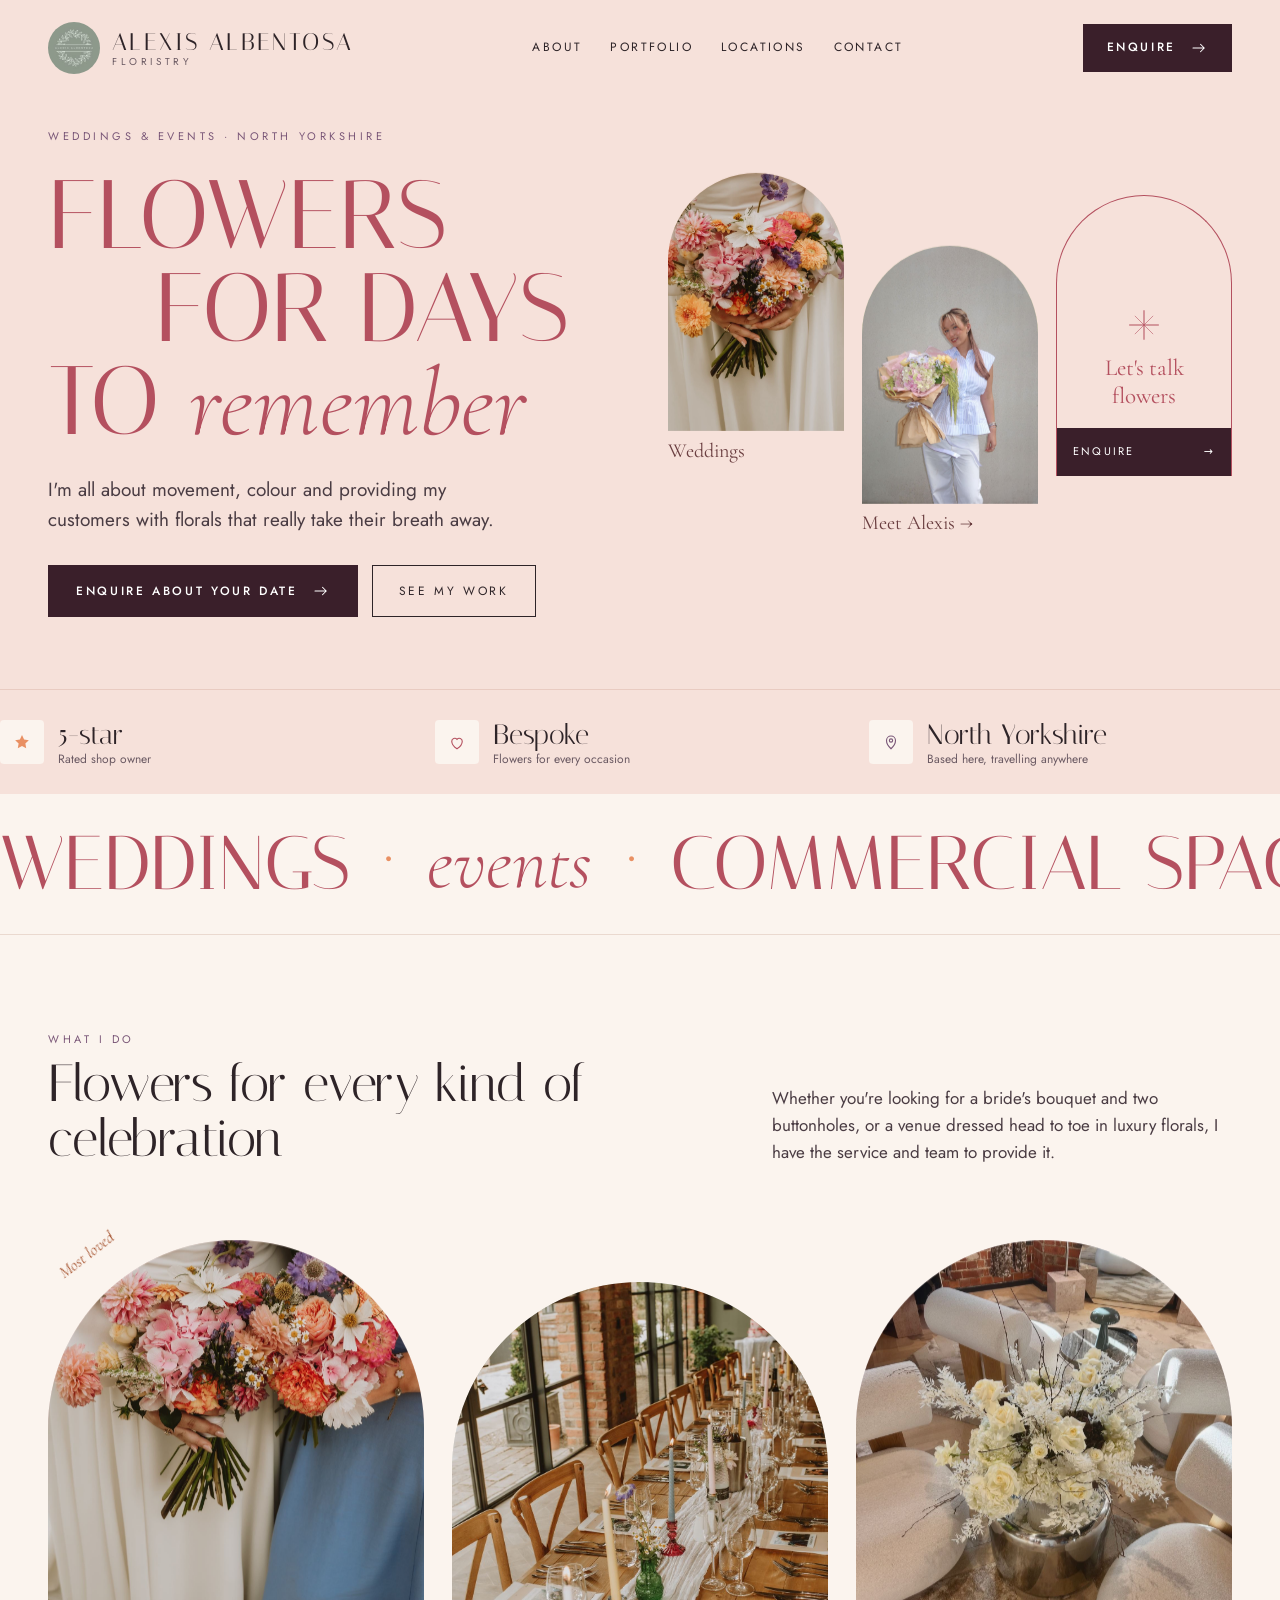
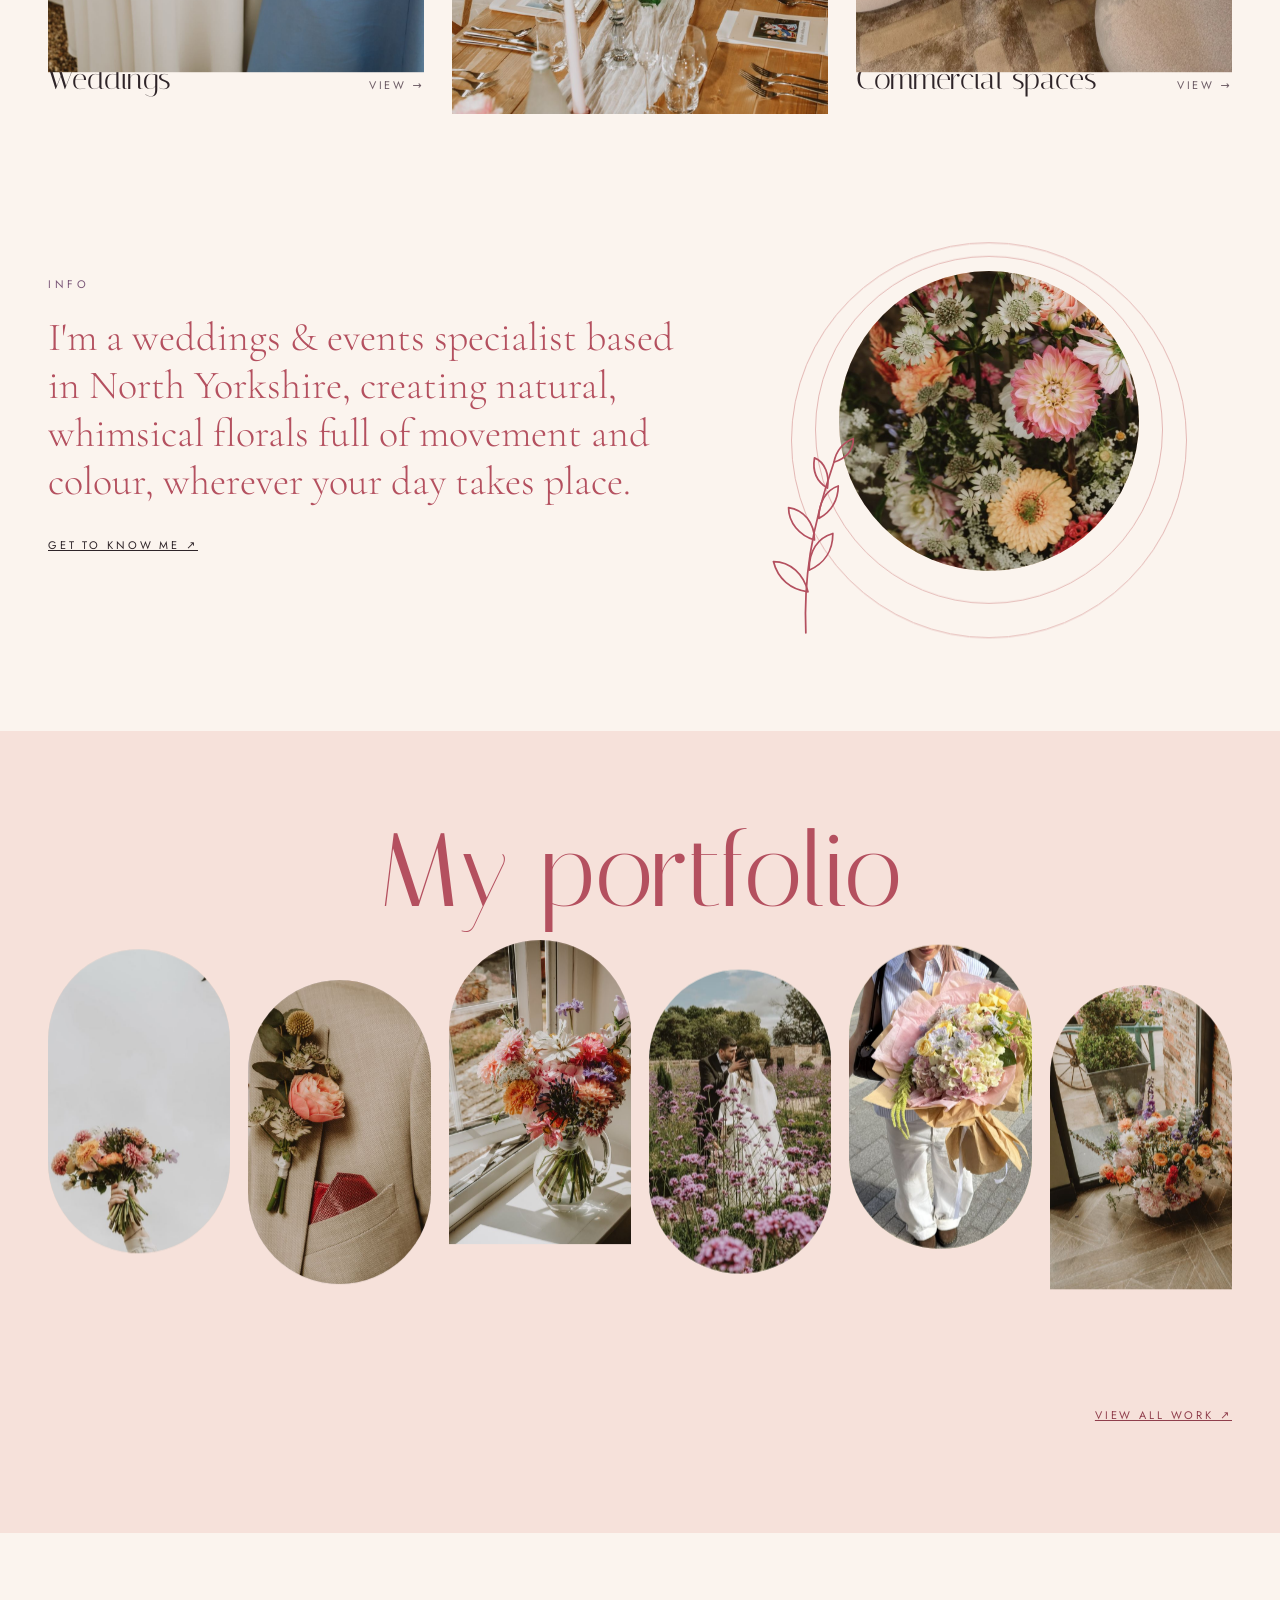
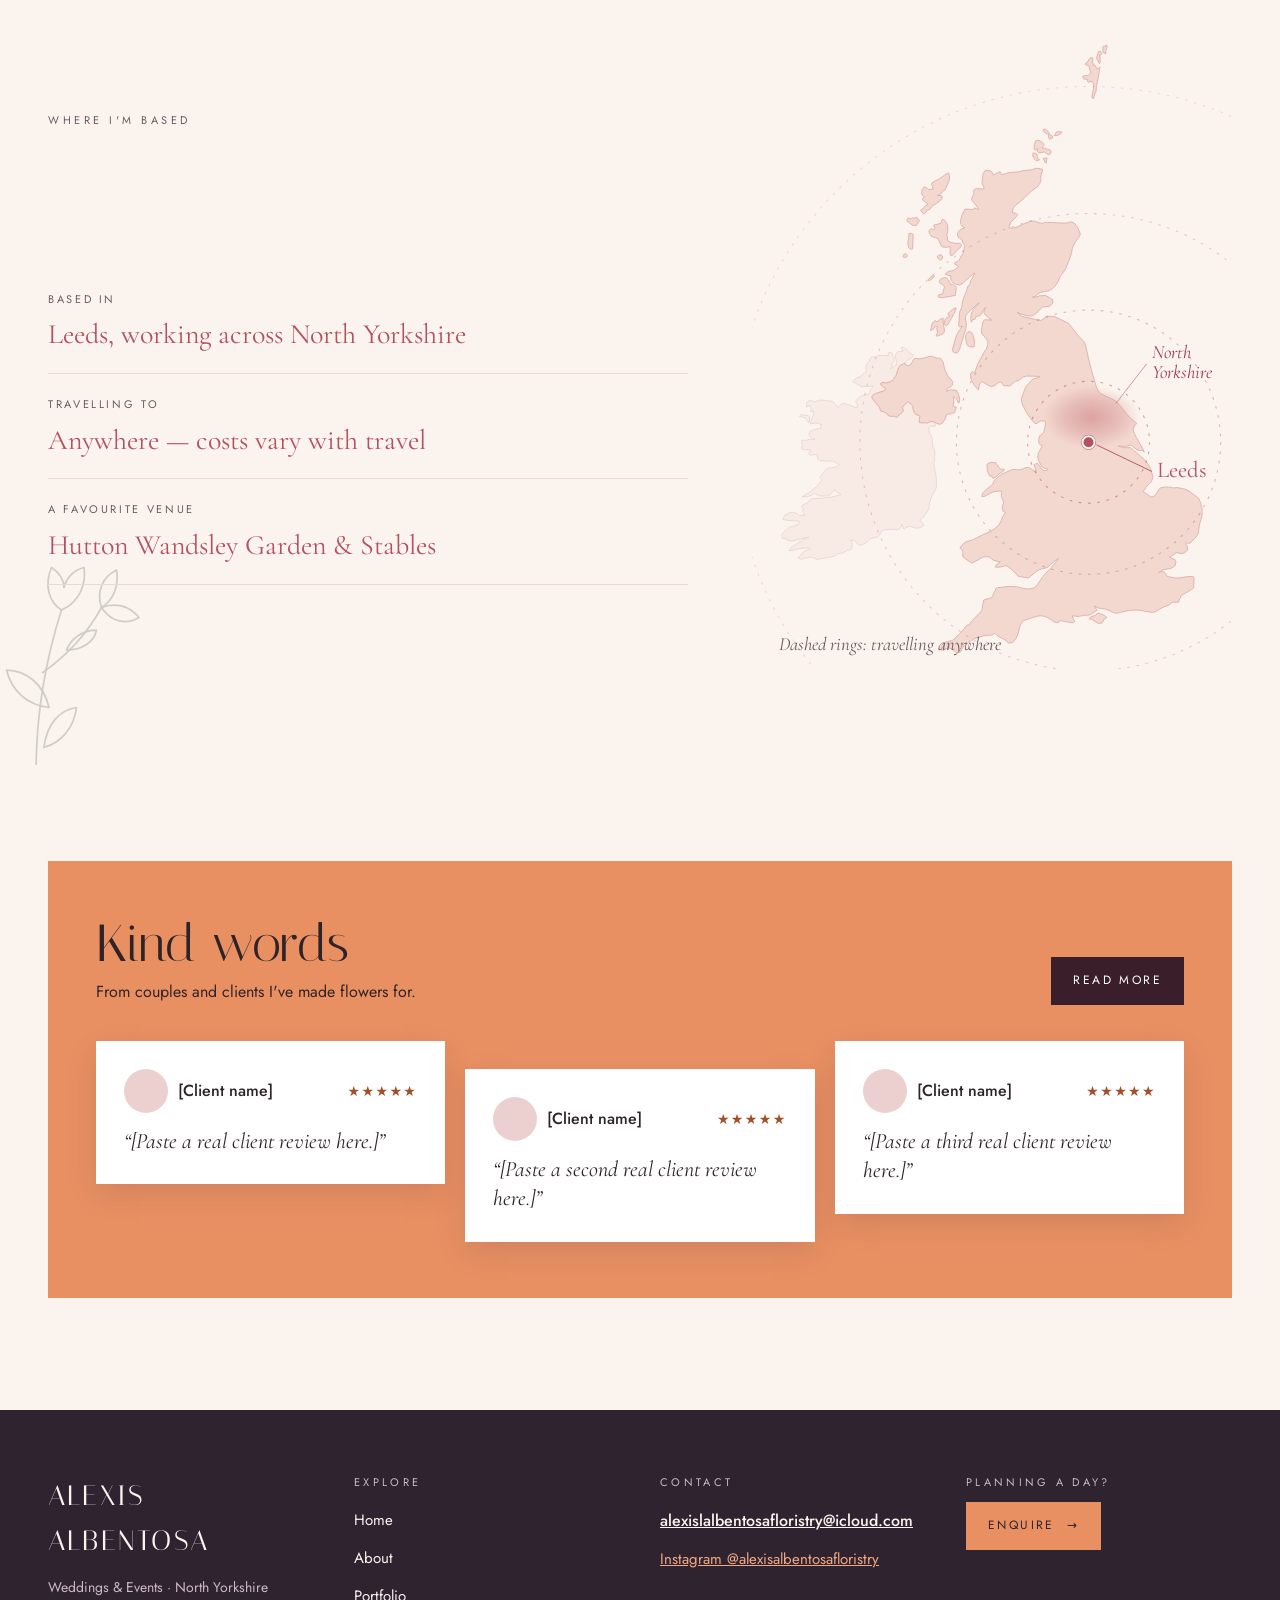
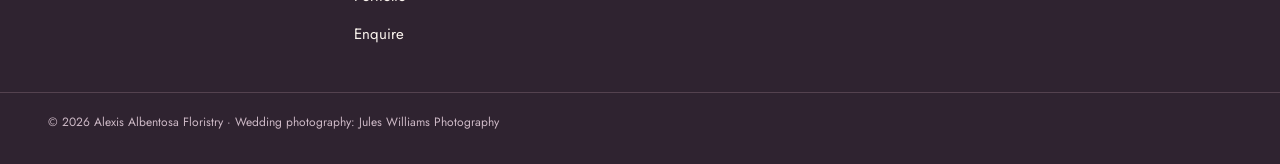
==== index.html @ 58aa6491 "Lock swipe rows to sideways scrolling only Co-Authored-By: Claude Opus 5.5 <noreply@anthropic.com>" ====
<!doctype html>
<html lang="en-GB">
<head>
<meta charset="utf-8">
<meta name="viewport" content="width=device-width, initial-scale=1, viewport-fit=cover">
<title>Alexis Albentosa Floristry — Welcome</title>
<meta name="description" content="Natural, whimsical wedding and event flowers by Alexis Albentosa — based in Leeds, working across North Yorkshire and travelling anywhere.">
<link rel="icon" href="assets/img/logo.jpg">
<link rel="preconnect" href="https://fonts.googleapis.com">
<link rel="preconnect" href="https://fonts.gstatic.com" crossorigin>
<link href="https://fonts.googleapis.com/css2?family=Italiana&amp;family=Cormorant+Garamond:ital,wght@0,300;0,400;0,500;1,300;1,400&amp;family=Jost:wght@400;500&amp;display=swap" rel="stylesheet">
<link rel="stylesheet" href="assets/css/styles.css?v=4">
<link rel="stylesheet" href="assets/css/motion.css?v=4">
<script src="assets/js/motion.js?v=4"></script>
<script src="assets/js/main.js?v=4" defer></script>
</head>
<body data-page="home">
<a class="skip-link" href="#main">Skip to content</a>

<!-- HERO (blush) -->
<div class="bg-blush">
  <header class="container site-header">
    <a class="brand" href="index.html">
      <img class="brand__logo" src="assets/img/logo.jpg" alt="Alexis Albentosa Floristry logo">
      <span class="brand__text"><span class="brand__name">Alexis Albentosa</span><span class="brand__sub">Floristry</span></span>
    </a>
    <nav class="site-nav" aria-label="Main">
      <a href="about.html">About</a>
      <a href="portfolio.html">Portfolio</a>
      <a href="#based" data-locations>Locations</a>
      <a href="enquire.html">Contact</a>
    </nav>
    <a class="btn btn--aubergine header-cta" href="enquire.html">Enquire<svg width="18" height="18" viewBox="0 0 24 24" fill="none" stroke="currentColor" stroke-width="1.4" stroke-linecap="round" stroke-linejoin="round" aria-hidden="true"><path d="M4 12h15M14 7l5 5-5 5"/></svg></a>
    <button type="button" class="menu-btn" aria-expanded="false" aria-controls="site-drawer" aria-label="Menu">
      <svg width="26" height="14" viewBox="0 0 26 14" fill="none" stroke="currentColor" stroke-width="1.4" aria-hidden="true"><path d="M1 2h24M9 12h16"/></svg>
    </button>
  </header>

  <section class="container hero">
    <div class="hero__text">
      <p class="eyebrow">Weddings &amp; Events<span class="m-only"><br></span><span class="d-only"> · </span>North Yorkshire</p>
      <h1 class="display hero__title" data-reveal="lines">
        <span class="end">Flowers</span>
        <span class="indent">for days</span>
        <span>to <em>remember</em></span>
      </h1>
      <p class="lede hero__lede" data-reveal>I'm all about movement, colour and providing my customers with florals that really take their breath away.</p>
      <div class="hero__ctas d-only">
        <a class="btn btn--aubergine" href="enquire.html">Enquire about your date<svg width="18" height="18" viewBox="0 0 24 24" fill="none" stroke="currentColor" stroke-width="1.4" stroke-linecap="round" stroke-linejoin="round" aria-hidden="true"><path d="M4 12h15M14 7l5 5-5 5"/></svg></a>
        <a class="btn btn--outline" href="portfolio.html">See my work</a>
      </div>
    </div>

    <div class="hero__body">
      <div class="hero__pair">
        <figure>
          <div class="photo arch tint-peach" data-bloom data-parallax="0.04"><img src="assets/img/photos/2e88ae788322a5609488fc3673b0d689.jpg" alt="Bride holding a loose, colourful bouquet of dahlias, cosmos and scabious"></div>
          <figcaption>Weddings</figcaption>
        </figure>
        <figure>
          <div class="photo arch tint-citrus" data-bloom data-parallax="0.09"><img src="assets/img/photos/d16edcd1bd0f742bc64da8c0286dc173.jpg" alt="Alexis holding an oversized hand-tied bouquet" style="object-position: 50% 30%"></div>
          <figcaption><a href="about.html">Meet Alexis →</a></figcaption>
        </figure>
      </div>

      <div class="hero__side">
        <div class="cta-arch" data-reveal>
          <svg class="sparkle" width="30" height="30" viewBox="0 0 28 28" fill="none" stroke="#b4505f" aria-hidden="true"><path d="M14 1v26M1 14h26" stroke-width="0.9"/><path d="M6 6l16 16M22 6L6 22" stroke-width="0.5"/></svg>
          <p>Let's talk flowers</p>
          <a href="enquire.html">Enquire <span aria-hidden="true">→</span></a>
        </div>
        <ul class="stats m-only">
          <li>
            <span class="stats__icon"><svg width="16" height="16" viewBox="0 0 24 24" fill="var(--peach)" aria-hidden="true"><path d="M12 2.8l2.8 5.8 6.3.9-4.6 4.4 1.1 6.3L12 17.2l-5.6 3 1.1-6.3L2.9 9.5l6.3-.9z"/></svg></span>
            <span class="stats__text"><strong>5-star</strong><span>Rated shop owner</span></span>
          </li>
          <li>
            <span class="stats__icon"><svg width="16" height="16" viewBox="0 0 24 24" fill="none" stroke="#b4505f" stroke-width="1.5" aria-hidden="true"><path d="M12 21s-7-4.4-7-10a4 4 0 0 1 7-2.6A4 4 0 0 1 19 11c0 5.6-7 10-7 10z"/></svg></span>
            <span class="stats__text"><strong>Bespoke</strong><span>Flowers for every occasion</span></span>
          </li>
          <li>
            <span class="stats__icon"><svg width="16" height="16" viewBox="0 0 24 24" fill="none" stroke="#7a5778" stroke-width="1.5" aria-hidden="true"><path d="M12 21s-6-5.5-6-11a6 6 0 0 1 12 0c0 5.5-6 11-6 11z"/><circle cx="12" cy="10" r="2.2"/></svg></span>
            <span class="stats__text"><strong class="sm">North Yorkshire</strong><span>Based here, travelling anywhere</span></span>
          </li>
        </ul>
      </div>
    </div>
  </section>

  <!-- Stats strip (desktop) -->
  <div class="stats-strip d-only">
    <ul class="container stats">
      <li>
        <span class="stats__icon"><svg width="16" height="16" viewBox="0 0 24 24" fill="var(--peach)" aria-hidden="true"><path d="M12 2.8l2.8 5.8 6.3.9-4.6 4.4 1.1 6.3L12 17.2l-5.6 3 1.1-6.3L2.9 9.5l6.3-.9z"/></svg></span>
        <span class="stats__text"><strong>5-star</strong><span>Rated shop owner</span></span>
      </li>
      <li>
        <span class="stats__icon"><svg width="16" height="16" viewBox="0 0 24 24" fill="none" stroke="#b4505f" stroke-width="1.5" aria-hidden="true"><path d="M12 21s-7-4.4-7-10a4 4 0 0 1 7-2.6A4 4 0 0 1 19 11c0 5.6-7 10-7 10z"/></svg></span>
        <span class="stats__text"><strong>Bespoke</strong><span>Flowers for every occasion</span></span>
      </li>
      <li>
        <span class="stats__icon"><svg width="16" height="16" viewBox="0 0 24 24" fill="none" stroke="#7a5778" stroke-width="1.5" aria-hidden="true"><path d="M12 21s-6-5.5-6-11a6 6 0 0 1 12 0c0 5.5-6 11-6 11z"/><circle cx="12" cy="10" r="2.2"/></svg></span>
        <span class="stats__text"><strong>North Yorkshire</strong><span>Based here, travelling anywhere</span></span>
      </li>
    </ul>
  </div>
</div>

<main id="main">
  <!-- MOVING TEXT BAND -->
  <div class="marquee" aria-hidden="true">
    <div class="marquee__band" data-marquee>
      <span>Weddings</span><span class="dot-sep">·</span><em>events</em><span class="dot-sep">·</span><span>Commercial spaces</span><span class="dot-sep">·</span>
      <span>Weddings</span><span class="dot-sep">·</span><em>events</em><span class="dot-sep">·</span><span>Commercial spaces</span><span class="dot-sep">·</span>
      <span>Weddings</span><span class="dot-sep">·</span><em>events</em><span class="dot-sep">·</span><span>Commercial spaces</span><span class="dot-sep">·</span>
      <span>Weddings</span><span class="dot-sep">·</span><em>events</em><span class="dot-sep">·</span><span>Commercial spaces</span><span class="dot-sep">·</span>
    </div>
  </div>

  <!-- WHAT I DO — swipe on phones, three across on desktop -->
  <section class="container what" data-carousel>
    <div class="section-head">
      <div class="stack">
        <p class="eyebrow">What I do</p>
        <h2 class="h2" data-reveal>Flowers for every kind of celebration</h2>
      </div>
      <p>Whether you're looking for a bride's bouquet and two buttonholes, or a venue dressed head to toe in luxury florals, I have the service and team to provide it.</p>
    </div>
    <div class="track" data-track role="region" aria-roledescription="carousel" aria-label="What I do" tabindex="0">
      <a class="service-card" data-slide href="portfolio.html">
        <span class="service-card__tag">Most loved</span>
        <div class="photo arch tint-rose" data-bloom data-parallax="0.04"><img src="assets/img/photos/3890f3cd9bb27495c3efd489508ba789.jpg" alt="Bride and bridesmaid holding colourful wedding bouquets" loading="lazy"></div>
        <span class="service-card__meta"><span class="service-card__title">Weddings</span><span class="service-card__view">View →</span></span>
      </a>
      <a class="service-card" data-slide href="portfolio.html">
        <div class="photo arch tint-sage" data-bloom data-parallax="0.09"><img src="assets/img/photos/63da13eb9cab272091810a4b82d9c81d.jpg" alt="Long reception tables dressed with candles and bud vases" loading="lazy"></div>
        <span class="service-card__meta"><span class="service-card__title">Events</span><span class="service-card__view">View →</span></span>
      </a>
      <a class="service-card" data-slide href="portfolio.html">
        <div class="photo arch tint-lilac" data-bloom data-parallax="0.04"><img src="assets/img/photos/1d202cca7a0229798fc993e5c379f600.jpg" alt="White floral installation in a luxury showroom" loading="lazy"></div>
        <span class="service-card__meta"><span class="service-card__title">Commercial spaces</span><span class="service-card__view">View →</span></span>
      </a>
    </div>
    <div class="carousel__bar">
      <div class="dots" data-dots></div>
      <div class="carousel__arrows">
        <span class="counter" data-counter style="padding-right: 4px"></span>
        <button type="button" class="icon-btn" data-prev aria-label="Previous"><svg width="16" height="16" viewBox="0 0 16 16" fill="none" stroke="currentColor" stroke-width="1.4" aria-hidden="true"><path d="M10 3L5 8l5 5"/></svg></button>
        <button type="button" class="icon-btn icon-btn--solid" data-next aria-label="Next"><svg width="16" height="16" viewBox="0 0 16 16" fill="none" stroke="currentColor" stroke-width="1.4" aria-hidden="true"><path d="M6 3l5 5-5 5"/></svg></button>
      </div>
    </div>
  </section>

  <!-- INFO with rings -->
  <section class="container info">
    <div class="info__text">
      <p class="eyebrow">Info</p>
      <p class="quote-lg" data-reveal>I'm a weddings &amp; events specialist based in North Yorkshire, creating natural, whimsical florals full of movement and colour, wherever your day takes place.</p>
      <a class="text-link" href="about.html">Get to know me ↗</a>
    </div>
    <div class="rings-wrap">
      <div class="rings">
        <div class="rings__ring rings__ring--outer" aria-hidden="true" data-parallax="0.07"></div>
        <div class="rings__ring rings__ring--inner" aria-hidden="true" data-parallax="0.035"></div>
        <div class="photo tint-peach" data-bloom><img src="assets/img/photos/0d996d90e45ac5a74a7a37cfbbe36f73.jpg" alt="Close-up of dahlias, astrantia and celosia" loading="lazy"></div>
        <svg class="botanical" data-draw data-sway aria-hidden="true" width="90" height="150" viewBox="0 0 120 200" fill="none" stroke="#b4505f" stroke-width="1.8" stroke-linecap="round" stroke-linejoin="round"><path pathLength="1" d="M58 198C56 150 62 104 84 40"/><path pathLength="1" d="M60 160c-16-2-28-12-32-28 16 0 28 12 32 28z"/><path pathLength="1" d="M61 140c14-6 22-18 22-34-14 4-22 16-22 34z"/><path pathLength="1" d="M66 112c-14-4-24-16-24-30 14 2 24 14 24 30z"/><path pathLength="1" d="M70 92c12-6 18-18 18-30-12 4-18 16-18 30z"/><path pathLength="1" d="M78 64c-10-6-14-16-12-28 10 4 14 16 12 28z"/><path pathLength="1" d="M84 40c2-10 8-18 18-22 0 10-6 18-18 22z"/></svg>
      </div>
    </div>
  </section>

  <!-- PORTFOLIO PREVIEW — swipeable ovals on phones, a staggered row on desktop -->
  <section class="bg-blush" data-carousel>
    <div class="container gallery-preview">
      <h2 class="gallery-preview__title" data-reveal>My portfolio</h2>
      <div class="track" data-track role="region" aria-roledescription="carousel" aria-label="Portfolio preview" tabindex="0">
        <div class="photo oval tint-peach" data-slide data-bloom data-sway data-parallax="0.03"><img src="assets/img/photos/e4862a05d823a16360e2f9b875dc4855.jpg" alt="A wedding bouquet held up against the sky" loading="lazy"></div>
        <div class="photo oval drop tint-lilac" data-slide data-bloom data-sway data-parallax="0.09"><img src="assets/img/photos/5dbbcbb159c5fe905050639cb5773532.jpg" alt="Coral peony buttonhole on a cream suit" loading="lazy"></div>
        <div class="photo oval arch tint-rose" data-slide data-bloom data-sway data-parallax="0.05"><img src="assets/img/photos/e88c99c69b439ffe4d835529ce4663ad.jpg" alt="Vase of dahlias on a windowsill" loading="lazy"></div>
        <div class="photo oval drop tint-sage" data-slide data-bloom data-sway data-parallax="0.11"><img src="assets/img/photos/72b4fba9dfc19014a713ef280c9483cd.jpg" alt="Couple kissing in a garden of verbena" loading="lazy"></div>
        <div class="photo oval tint-citrus" data-slide data-bloom data-sway data-parallax="0.04"><img src="assets/img/photos/fd87a9c5ca86aa843dc547a4bdcd7eaf.jpg" alt="Oversized hand-tied bouquet in pastel tones" loading="lazy"></div>
        <div class="photo oval arch drop tint-peach" data-slide data-bloom data-sway data-parallax="0.08"><img src="assets/img/photos/de114eb27a5a9274b54deb2e9b33fe06.jpg" alt="Floor arrangement of meadow flowers by a doorway" loading="lazy"></div>
      </div>
      <div class="carousel__bar">
        <div class="carousel__arrows">
          <button type="button" class="icon-btn icon-btn--rose" data-prev aria-label="Previous"><svg width="16" height="16" viewBox="0 0 16 16" fill="none" stroke="currentColor" stroke-width="1.4" aria-hidden="true"><path d="M10 3L5 8l5 5"/></svg></button>
          <button type="button" class="icon-btn icon-btn--rose icon-btn--solid" data-next aria-label="Next"><svg width="16" height="16" viewBox="0 0 16 16" fill="none" stroke="currentColor" stroke-width="1.4" aria-hidden="true"><path d="M6 3l5 5-5 5"/></svg></button>
        </div>
      </div>
      <a class="text-link" href="portfolio.html">View all work ↗</a>
    </div>
  </section>

  <!-- WHERE I'M BASED (cream, light map) -->
  <section id="based" class="based-section">
    <svg class="botanical" data-draw data-sway aria-hidden="true" width="120" height="165" viewBox="0 0 160 220" fill="none" stroke="#8e988c" stroke-width="1.6" stroke-linecap="round" stroke-linejoin="round"><path pathLength="1" d="M58 220C56 172 62 122 78 72"/><path pathLength="1" d="M78 72c-10-6-14-20-8-34 6 4 10 10 10 16 2-8 8-14 16-16 2 14-4 28-18 34z"/><path pathLength="1" d="M68 150c-18-2-30-14-34-30 16 0 30 12 34 30z"/><path pathLength="1" d="M64 182c14-4 24-16 26-32-14 2-24 14-26 32z"/><path pathLength="1" d="M63 122C80 110 98 92 110 70"/><path pathLength="1" d="M110 70c-4-12 0-24 12-30 2 12-2 24-12 30z"/><path pathLength="1" d="M110 70c10-4 22-2 30 8-10 6-22 4-30-8z"/><path pathLength="1" d="M82 104c4-10 14-16 24-16-2 10-12 16-24 16z"/></svg>
    <div class="container based">
      <div class="based__col">
        <div class="based__head">
          <p class="eyebrow eyebrow--muted">Where I'm based</p>
          <h2 class="h2" data-reveal>Based in Leeds, rooted in Yorkshire</h2>
        </div>
        <dl class="facts" data-reveal>
          <div><dt>Based in</dt><dd>Leeds, working across North Yorkshire</dd></div>
          <div><dt>Travelling to</dt><dd>Anywhere — costs vary with travel</dd></div>
          <div><dt>A favourite venue</dt><dd>Hutton Wandsley Garden &amp; Stables</dd></div>
        </dl>
      </div>
      <div class="based__map" data-reveal>
<svg viewBox="0 0 360 480" role="img" aria-label="Map of the UK and Ireland showing Alexis based in Leeds, working across North Yorkshire, with rings showing she travels anywhere">
<defs><radialGradient id="aaNyGlow"><stop offset="0" stop-color="#d49193" stop-opacity="0.75"/><stop offset="0.6" stop-color="#d49193" stop-opacity="0.35"/><stop offset="1" stop-color="#d49193" stop-opacity="0"/></radialGradient></defs>
<style>@keyframes aaPulse{0%{r:5;opacity:.7}100%{r:20;opacity:0}}.aa-pulse{animation:aaPulse 2.6s ease-out infinite}@media (prefers-reduced-motion: reduce){.aa-pulse{animation:none;opacity:0}}</style>
<path d="M43.1,294L42.8,295.2L41.1,293.5L40.4,291.8L35.5,290.4L37.7,289L38.8,289.6L42.3,290L43.2,290.9ZM114.7,250.5L110.6,252.9L110,253.9L108.6,258L108.4,259.2L107,261.3L105.6,263.6L104.2,264.4L102,265L100.8,265.6L99.4,265.2L97.6,265.1L96.5,265.8L96.6,266.5L97,267.2L98.5,268.5L100.3,269.7L100.1,270.5L99,271.4L92.6,273.4L90.6,274.7L89.9,275.6L90.4,277.4L94.9,282.8L95.7,283.4L96.3,286.3L100.5,287.9L102.1,289.9L103.6,290.4L106.9,290.5L108.2,291.3L109.1,290.9L109.6,290L112.5,287.7L113.6,286.6L113.2,285.1L112.6,284L114.5,281.8L116.7,279.7L117.7,279.9L119.4,281.4L120.7,283.4L120.8,284.9L121,286L122.2,288.4L123.1,289.2L125.4,289.8L125.9,290.7L125.3,294.1L125.5,295.2L128.1,295.4L130.8,295.3L131.7,295.5L132.7,294.9L134.3,294.2L136.3,294.6L137.3,296.2L137.7,297.7L135.9,298.1L133.9,297.7L133,298.7L132.7,300.6L133.3,303.2L134.5,305L135.2,309.1L135.8,313.5L137,316.3L137,319.7L136.8,321.3L136.9,324.2L136.3,325.2L136.5,328L137.8,333.8L138.2,337L138.3,344L137,346.6L135.4,348.9L134.3,351.8L133.3,354.9L132.6,360L128.9,365.8L127.4,367.1L125.7,368L129,372.3L125.9,374.1L122.7,374.4L119.2,373.2L117.1,373.1L114.9,374.4L114.1,375.1L113.5,374.7L112.4,371.2L111.2,374.6L109,375.6L105.6,375.1L99.7,375.7L97.4,376.5L96.4,378L95.5,379.8L94.5,380.7L93.4,381.2L88.8,382.2L87.9,382.7L85.5,385.5L82.6,386.9L80.3,387.3L78.5,385.4L77.7,384.3L76.8,383.6L73.7,383.5L74.6,384.1L75.2,385.3L75.2,387.7L74.7,390L73.1,390.9L71.3,391L68.1,393.1L64.2,393.4L61.9,395.4L48.9,397.8L48.2,397.8L46.5,396.6L44.6,396.1L42.7,396.2L37.2,397.7L34.6,396.9L38.5,392.2L43.2,390.1L43.7,389.4L42.2,389L33.7,389.9L30.6,391.1L27.7,391.2L29.3,389L33.4,386.3L35.5,384.9L36.9,384.5L38.4,382.8L42.6,381.1L29.4,384L26.2,383.2L25.6,381.9L22.9,382.1L22.3,379.1L26.5,375L29,373.4L31.8,372.7L34.5,371.5L35.7,369.7L34.5,369L26.8,368.6L23.2,367.8L23.6,366.4L24.5,364.8L28.5,362.6L30.6,362.4L32.5,362.9L34.1,363.7L35.4,364.8L39.8,364.7L38.2,362.8L38.3,359.2L37.1,357.9L39,356.5L41,355.6L44.7,352.5L46,352.2L52.7,352L59.8,351L67.1,349.2L63.6,347.4L62.1,345.4L58.9,348.9L56.9,350.1L51.2,350.3L49.4,349.6L47.1,348.3L46.2,348.6L45.4,349.4L41.5,350.8L37.5,350.8L42.4,348L48.7,343L50.2,341.3L52.4,338.4L52,337.1L50.9,336.1L55.6,330.2L57.2,329.2L59.9,329.3L62,328.5L62.8,328.5L63.6,328.2L65.5,326.5L63,325.1L60.4,324.1L51.9,323.9L50.9,323.7L49.8,323L49.3,322.1L49,319.9L48.5,319.4L46.6,319.1L44.7,319.6L43.3,319.4L42.2,318.3L44.5,316.3L41.9,315.5L39.2,315.7L37.1,314.8L37.2,313.4L38.4,312.1L37.2,310.6L37.1,308.9L38.6,308.2L40,308.7L43.3,307.8L47.3,307.7L44.1,306.1L42.8,304.9L42.9,303.3L43.3,302L47.6,300.1L51.8,299.6L51.6,298L52.1,296.5L48,295.5L43.7,296.2L44.5,293.1L45.8,290.4L46.2,288.6L46.2,286.6L44.2,287.2L44.2,284.4L43.7,282.4L40.7,283.4L41,280.8L42,279.2L43.6,278.5L45.1,279.1L47.8,279.4L50.6,278.3L54.4,278.4L60.5,279.4L64.3,283.7L65.4,283.1L67.4,280.9L68.2,280.7L74.4,282.4L78.2,284L79.3,283.7L78.9,281.1L77.7,279.1L79.6,276.9L81.8,275.4L83.3,274.8L86.6,274L88,273.2L89.2,270.2L90.9,267.7L82.8,268.4L75.6,264.6L77.1,262.6L78.8,261.5L81.6,260.8L82,259.8L83.4,258.9L85.9,256.7L85.4,253.5L86,251.2L87.8,249.8L88.5,247.7L89.4,246.1L92.7,245.8L96.1,244.6L97.2,244.9L100.9,244.8L102.2,245.5L102.1,242.8L104.4,242.7L105.3,243.3L105.6,245.2L106.5,246.5L106.6,248.6L105.8,250.2L104.5,251.3L105.5,252.6L103.6,254.8L105.5,254L108.3,251.9L108.3,250.1L108.1,247.8L107.4,245.6L108,243.4L109.6,242L113.3,241.6L112,238.9L113.4,238.8L114.9,239.4L116.9,241.6L119,243.4L121.4,244.8L118.9,247.2L116,248.7Z" fill="#f8ebe6" stroke="#e8d3cc" stroke-width="0.6" stroke-linejoin="round"/>
<path d="M223.5,402L221.6,403.8L215.3,405.5L212.6,407.3L207.8,411.3L206.9,411.7L199.8,410.5L194.6,405.1L191.4,402.8L190,402.5L188.5,403.1L185.4,403.7L182.3,403.5L183.9,401.1L186.2,399.7L181.4,398.6L180,397.8L178.5,396.1L174.8,395.7L172.9,396.1L169.7,398.2L164.8,400.5L159.1,396.8L158,395.3L158.2,392.5L157.4,390.1L155.9,389.3L158,386.5L160.6,384.6L166.1,382.9L174.6,378.6L179.2,376.8L183.6,373.5L185.5,371.5L186.9,368.7L188.2,365.3L190.1,362.5L188.4,361.8L187.6,359.6L187.9,357.5L188.7,355.6L188.1,353.2L186.9,350.6L187.1,348.7L187.4,346.6L184.2,346.6L180.9,347.2L177.9,348.6L175,350.4L172.4,350.7L172.5,349.1L173.7,347.2L176.6,344.5L179.8,342.2L181,340.4L181.9,338.4L183.5,336.8L187.6,333.7L195.3,330.4L196.5,330.2L199.5,330.7L202.4,330.3L205,329L207.6,328.8L213.3,332.6L211.6,326.8L214.2,325.6L217.9,330.8L219.2,331.3L222.1,330.6L221,329.7L219.7,329.6L218,328.9L216.6,327.1L214.3,321.9L214.5,318.8L216.1,315.6L217.9,312.6L216.5,312L215.2,310.9L215,307.9L215.5,305.3L218.7,303L219.6,299.5L220.1,295.6L219.6,293.8L216.5,294.1L214.9,294.8L213.6,295.9L212.1,295.8L208.4,291.4L206.2,288.2L202.5,281.2L202,277.1L205.3,268.4L210.2,262.8L215.9,260.9L214.8,260.5L206.3,260.3L203.4,261L200.7,263.2L199.2,263.9L197.7,264.1L196.2,265.2L194.8,266.8L193.3,267.8L190.4,267.4L189,267.7L188,266.7L187.3,265.2L186.2,264.8L184.9,265.2L182.3,267.1L179.6,268.3L176.5,266.9L172.4,264.3L171.6,265.1L170.5,267.3L169.8,270.8L167,267.6L164.7,263.4L163.9,260.9L164.1,258L165.4,256.9L166.9,258L169.3,251.3L174,242.5L175.7,240L176.9,236.7L176.8,234.4L175.9,232.5L172.1,228.1L172.3,224.6L172.9,220.7L174.1,218.4L174.5,218L179.8,218.3L177.8,216.9L173.9,213.3L174,212L175.1,208.7L174.6,209.1L173.7,210.5L171.9,214.1L170.8,215L167.9,215.7L167.3,217.5L166.7,217.9L165.3,218L164.8,219.7L164.4,219.8L164.1,218L164.2,215L165,212.2L166.2,210.1L170.5,205.4L168.4,206.8L163.6,211.2L161,214L160.4,215L160.1,215.9L160,216.8L160.9,222.2L160.4,224.6L155.6,240.5L154.7,242L154,242.8L153.3,243L151.3,242.6L150.4,241.3L150.5,240L151,237.9L153.1,230.4L154,228.3L155.2,226.4L157.7,223L157.7,222.8L156,223.4L155.3,223.1L155,222.5L155.7,212.3L157.2,208.9L158,204.1L159.3,199.9L160.7,196.9L161.9,193.1L163.4,191.4L164,188.7L165.7,186L167.1,183L166.4,183.3L158,190.7L155.8,192L153,191.5L150.9,190.5L149.3,188.5L148.8,184.9L146.8,184.7L145.1,184L145.1,183.5L147.5,181.7L151.2,181.2L154.8,178.3L151.8,176L152.1,175.4L154.9,173.8L158.5,167.9L159.5,162.5L158,159.8L157.5,158.1L154.5,156L154.1,153.5L154.6,152.2L155.6,151L157.2,150L159.7,149.1L157.6,148L156.8,146.7L156.3,144.9L156.3,143.8L157.7,139.2L158.5,137.4L159.9,135L165.7,135.5L166.4,134.4L167.1,134.3L170,135.5L169.6,134.4L165,128.4L164.7,127.2L166.2,124.2L166.4,122.8L166.3,121.3L166.7,120.2L168.3,119.7L172.9,120L174.1,119.5L173.7,117.9L172.6,115.9L172.5,114.3L172.9,112.8L173.1,109.8L173.3,108.6L174.5,106.6L175.4,106.1L176.6,105.8L179.1,106.5L180,107.4L181.1,109.4L181.9,109.2L185.1,107.3L186.1,107L187.3,109.4L192.8,107.7L200,107.1L204.4,106L209,105.7L213.3,104.4L217.8,105.1L218,105.9L217.7,107L216.6,110.1L216.7,113.5L216.4,114.6L215.8,115.9L214.1,118.3L209.6,121.6L201.3,129.4L196.4,133.2L195.7,135.1L195.3,137.7L198.1,138.3L199.2,139.2L198.5,140.5L194.1,145.1L192.6,149.3L196,149.2L198.7,148.5L204.2,146L209.3,144.1L211.8,144.1L216.6,145.7L217.6,145.8L219.7,145.1L221.7,145.1L235.5,145.6L239.4,144.7L242,145.8L244.1,148.6L246.2,153.6L246.1,154.4L244.9,156.6L242.6,159.5L240.6,163.5L240,165.6L239.7,168L239,170.1L235.1,180.2L231.1,185.8L229.4,189.8L227.2,193L225.2,194.9L223,196.2L216.6,197.6L214.8,198.5L212.6,200.3L210.4,201.1L213,201L215.6,200.1L220.3,199.8L225.8,203.2L225.3,206L223,208.1L218,208.4L213.3,213.2L211.1,214.6L208.9,215.3L206.1,215L201,213.6L198.8,212.3L200.8,214.4L203,215.7L216.3,218.6L217,218.4L221.2,215.5L226.9,215.6L237.6,220.9L240.7,224.9L245.1,230.7L247.5,232.9L249.4,235L250.4,238L252.6,248.1L255.1,257.9L258.4,268.6L259.8,271.6L261.8,273.6L271.6,278.3L273.7,279.8L277.6,284.4L281.4,289.2L284.9,292.9L288.6,295.8L286.9,297.5L285.7,300L286.7,303.3L288.3,306.5L291.4,311.7L294.3,317.3L293.2,316.4L292.2,316L290.8,316.1L289.4,315.9L286.8,314.2L284.4,312.1L279.6,313.1L277,312.8L274.6,312.8L279.1,314L283.9,314L294.7,323.2L298.5,328.7L300.8,336L299.5,339.5L297.3,341.7L295.2,344.2L293.3,347.1L299.4,351L300.7,350.8L302,350.2L303.2,348.7L305.3,345.3L306.3,344.1L310,343.5L313.1,343.6L316.3,344.2L319,343.9L324.6,345.1L327.4,346.3L334.8,351.8L336.4,355L337.4,359.1L337.7,363.8L336.7,368.1L335.5,372L334.9,376.9L334.5,378.8L333.7,380.2L330,384.3L327.6,386L326.5,385.4L325.4,385.5L325.3,386.4L326.6,388.4L326.8,390.8L324.6,392.7L322.3,393.5L318.4,392.7L313.2,396.2L317.1,397.8L318,399.6L317.1,402.8L314.8,404.3L312.1,405L309.4,405.3L307.1,406.1L305,407.7L307.7,406.8L309.6,407.5L311,410.1L312,410.8L317.5,411.7L320.7,411.6L327.2,410.7L330.2,410.6L331.4,411L331.5,413.2L331.3,418.7L330.5,419.9L322.1,424.8L320.5,428.1L320,430L315,429.9L312.8,432L308.7,433.5L305.7,435.1L302.7,437L300.1,437.6L289.1,435.7L282.5,436.1L273.6,438.2L271.3,437.8L267.9,436.1L264.3,434.9L260.2,434.4L256.7,432.8L258.9,436L254,439.1L251.8,439.7L249.5,439.7L244.7,440.6L240.2,440.1L240.9,442.3L242.1,444.2L241.2,445.1L240.1,445.3L231.7,443.8L230.5,444.1L229.5,445.4L226.4,444.7L223.4,442.4L220.2,440.8L217,440.1L214.3,440.3L203.4,443.7L201.1,447.2L199.9,452.3L198.3,456.7L195.6,460.1L192.5,460.6L189.7,458.1L184.3,455.3L182.4,453.4L181.8,453.3L181.2,453.9L179.1,454.7L176.8,454.6L173.4,455.2L167.3,457.1L164.8,458.5L159.5,462.4L158.3,463.4L156.3,467.4L153.4,468L150.8,465.3L147.8,464.2L144.7,465L142.6,466.3L141.8,465.1L141.8,462.8L144.3,460.2L150.6,458.4L156.2,453.2L159.1,450L160.1,448.2L161.5,447.1L163.2,446.7L164.2,444.7L171.9,436.7L172.6,434.9L173.1,431.5L173.8,428.3L179.9,426.4L183,419.6L183.8,419.1L192.2,418.1L198.4,418.3L204.6,419.8L207.8,420L210.9,419.5L213.4,417.7L217.8,411.2L220.2,408.3L223,405.6L225.6,402.7L229.8,397.1L226.9,399ZM185.6,329.3L186.5,330.2L189.3,330.1L188.3,331.8L185.3,333.7L183.3,335.6L180.8,337.1L179.7,335.2L178.3,335.3L176.5,331.6L176.3,326.3L179,325L182.7,325.2ZM229.2,79.9L226.7,80L228,77.5L229.5,76.9L232.3,77.2L231.8,78.3ZM261,25.5L260.5,26.1L258.4,21.7L259.9,16.8L261.7,16.9L262,18.2L261.8,19.4L260.9,19.6L260.8,19.9L261.1,22.2L261.2,24.9ZM255.5,24.6L256,27.6L257,26.8L258.7,29.7L259.5,29.7L260.9,28.5L260.6,31.1L259.3,38.6L258.9,39.8L258.7,42.1L258.4,42.5L258,47L257.1,48.6L256.3,52.1L256,52.5L254.8,51.1L255.9,45.7L256.3,42.5L256,40.9L255.3,39.4L253.5,39.4L252,40L251.7,39.2L251.6,38L251.2,37.6L249.2,37.7L248.7,37.4L248.2,36.3L248.1,35.4L250,34.8L251.7,35L254.2,33.3L252.6,27.5L250.5,27L250,26.5L250.4,25.5L251.5,25L253.3,22L254.3,21.6L255.6,21.6ZM266.4,12.8L266.4,13.3L265.4,16.9L265.4,18.3L263.7,18.1L263.4,17.8L263.1,15.7L263.2,13.5L263.5,12.9L264,12.7L264.5,13.1L265.4,12L265.8,12ZM215.5,98.3L214.2,98.8L213,98.8L211.1,96.3L210.4,94.4L210.6,93.3L211.4,92.9L213.3,93.5L214.2,95.6L214.3,96.9L214.5,97.5L215.7,98ZM220.7,100.6L220.4,100.7L219.7,99.9L218.4,97.1L220.5,96.6L221.4,97L221,98.2ZM218,88.3L217.8,89.4L219.4,89.4L221.8,90.3L223.3,90.5L224.4,91.6L223.8,93.6L223,94.2L222.2,94.3L219.4,92.2L215.6,93L214.8,92.7L214.3,92.2L214.2,91.4L214.2,90L214,89.5L212.6,90.9L212,90.7L211.7,90.1L211.6,88.7L211.8,86.8L212.6,84L214,83.4L216,83.8L218.2,85.4L218.9,86.4L218.9,87.2ZM225.2,81.8L223.3,82.8L222.6,81.9L222.5,79.2L220.2,78L219.1,77.3L218.4,75.9L218.5,75.5L220,74.9L222.5,77.4L223.5,79.5L225.3,80.1L225.5,80.4ZM133.7,188.4L132.3,188.6L132.3,187.9L134.8,185.2L136.3,184.9L136.8,185.2L135.7,186.8ZM166.5,238.5L163.5,238.3L162.5,237.9L161.2,236.8L160,231L160.6,228.9L161.3,228L161.9,227.2L163.6,226.9L165.1,228.1L165.6,229.2L166.7,233.2L166.8,236.6ZM152.5,199.8L143,201.6L139.8,201.2L139.5,200L140.3,199.3L142.9,198.7L144.4,193.1L140.6,190.2L140.4,189.5L140.8,188.3L141.2,187.8L143.7,186.6L144.8,186.4L145.6,186.6L147.3,188.2L149,191.5L151.5,192.1L153.2,193.6ZM143.2,216.8L143.7,222.3L144.4,225.7L144.3,226.9L143.4,228.4L139.4,230.3L138.2,230.3L138.2,229.7L139.2,227.6L138.6,225.1L139,223.2L138.7,222.9L137.9,223.1L134.9,225.9L133.9,226.2L133.9,225.6L134.7,223.1L134.9,221.5L135.4,220.5L136.2,219.6L137.2,218.9L137.9,218.9L138.6,219.7L141.1,217.8ZM146.7,221.9L146.1,222.3L144.9,222.2L144.5,221.4L144.3,220.4L144.5,218.5L145.2,217.1L148.4,215.2L147.1,214.4L147,213.9L148,212.2L151.4,209.7L152.3,209.3L153.2,209.4L151.2,214.1ZM147.9,113.8L144.6,121L143.5,121.1L142.3,122.9L139.2,124.8L141.9,124.9L142.6,125.7L142.5,127.1L141.9,128L138.2,131.1L135.8,132.3L133,135.6L131.7,135.5L130.3,137.7L129.2,138.6L128.6,138.5L127.9,138L126.5,135.7L129.5,133.7L129.9,132.6L132,131.4L131.8,131L128.8,129L127.7,127.7L127.9,127.1L129.4,125.8L128.7,125.6L128.3,124.9L127.5,124.5L127.3,123.8L127.3,122L127.6,120.1L128.6,119.4L129,118.5L129.4,118.3L130.8,118.9L132.1,120.4L133.7,120L135.7,120.4L135.8,120L134.6,116.3L134.9,115.6L135.7,114.8L140.3,112.5L146,108.5L147.4,107.9L147.8,108.5L148.2,110.8ZM142.3,172.9L141.6,173.4L140.8,173.2L139.9,172.4L139,170.4L141.6,169.1L142.6,170L142.9,171L142.8,172ZM146.9,150.2L146.7,152.1L146.1,154.3L146.6,156.6L146.5,158.3L147.5,158.9L148,159.7L152.3,160.8L156.3,160.7L157,161.5L157,162.6L156.3,163.8L154,165.8L151,169.2L150.2,169.9L149.2,169.9L148.7,169.5L148.6,163.2L145.6,163.8L143.2,163.6L142,162.8L141.2,161.2L139.6,157.3L134.4,155.4L133,153.2L132.6,151.9L132.9,151.2L134.1,149.8L135.4,150.4L136.4,150.2L136.9,149.5L136.9,148.9L136.3,147.5L136.3,147.1L141.8,145.7L142.4,143L143.6,142.9L144.9,143.9L146.6,146.8ZM123.3,141L125.7,143.6L123.3,147.4L120.2,147.1L116.1,143.9L116.1,143.3L116.5,142.5L117.2,141.8L118,141.7L119,142.3L120.6,141.6L121.8,142ZM120.5,164.9L119.5,165.1L118.3,164.8L117.5,164L117,161.4L116.9,159.8L117.5,156.9L117.7,153.4L120.3,153.5L120.9,154L120.5,164.5ZM116.1,170.9L114.1,171.4L113.4,171L113.2,170.4L113.9,169L115.5,168.6L116.5,169.5L116.6,170.2ZM136.3,294.6L134.3,294.2L132.7,294.9L131.7,295.5L130.8,295.3L128.1,295.4L125.5,295.2L125.3,294.1L125.9,290.7L125.4,289.8L123.1,289.2L122.2,288.4L121,286L120.8,284.9L120.7,283.4L119.4,281.4L117.7,279.9L116.7,279.7L114.5,281.8L112.6,284L113.2,285.1L113.6,286.6L112.5,287.7L109.6,290L109.1,290.9L108.2,291.3L106.9,290.5L103.6,290.4L102.1,289.9L100.5,287.9L96.3,286.3L95.7,283.4L94.9,282.8L90.4,277.4L89.9,275.6L90.6,274.7L92.6,273.4L99,271.4L100.1,270.5L100.3,269.7L98.5,268.5L97,267.2L96.6,266.5L96.5,265.8L97.6,265.1L99.4,265.2L100.8,265.6L102,265L104.2,264.4L105.6,263.6L107,261.3L108.4,259.2L108.6,258L110,253.9L110.6,252.9L114.7,250.5L115.5,252.1L117.4,252.6L119.3,251.3L121.6,247.1L123,247L124.5,247.4L127.6,247.1L133.1,245.5L135.5,245.6L138.9,246.8L141.4,247L143.5,250.2L144.4,255.1L146.9,260.1L150.5,264.5L150.4,267L149,268.3L146.1,269.9L146.1,271.7L147.9,270.8L149.5,270.6L153.4,271.1L154.6,273.1L155.4,275.9L155.8,278.2L155.3,280.6L154.4,279.8L153.4,277.5L152.3,276.4L150.9,275.9L151.4,278.9L150.9,283L151.5,283.4L153.4,283.6L151.9,287.6L149.4,288.7L146.4,288.9L145.6,290.4L145,292.3L143.3,295L141.3,296.5L138.8,296ZM266.2,441.4L263.9,442.9L263.2,444.6L262.7,445.3L261.2,445.8L259.8,445.8L254.1,442.4L252.8,442.6L254,441L257.6,439.7L259.5,438L264,439.6Z" fill="#f3d8d0" stroke="#d9a9a6" stroke-width="0.6" stroke-linejoin="round"/>
<circle cx="252.4" cy="309.9" r="45.7" fill="none" stroke="#b4505f" stroke-width="0.8" stroke-dasharray="2 5" opacity="0.55"/><circle cx="252.4" cy="309.9" r="99.1" fill="none" stroke="#b4505f" stroke-width="0.8" stroke-dasharray="2 5" opacity="0.4"/><circle cx="252.4" cy="309.9" r="171.5" fill="none" stroke="#b4505f" stroke-width="0.8" stroke-dasharray="2 5" opacity="0.28"/><circle cx="252.4" cy="309.9" r="266.8" fill="none" stroke="#b4505f" stroke-width="0.8" stroke-dasharray="2 5" opacity="0.18"/>
<ellipse cx="254.7" cy="291.1" rx="36.2" ry="23.6" fill="url(#aaNyGlow)"/>
<circle class="aa-pulse" cx="252.4" cy="309.9" r="5" fill="none" stroke="#b4505f" stroke-width="1.2"/>
<circle cx="252.4" cy="309.9" r="4.5" fill="#b4505f" stroke="#fbf4ee" stroke-width="1.5"/>
<path d="M258.4 311.9 L 300 331.9" stroke="#b4505f" stroke-width="0.7" fill="none"/>
<text x="304" y="335.9" font-family="'Cormorant Garamond', Georgia, serif" font-size="17" fill="#b4505f">Leeds</text>
<path d="M272.7 281.1 L 296 251.10000000000002" stroke="#d49193" stroke-width="0.7" fill="none"/>
<text x="300" y="247.10000000000002" font-family="'Cormorant Garamond', Georgia, serif" font-style="italic" font-size="14" fill="#9c4152">North</text>
<text x="300" y="262.1" font-family="'Cormorant Garamond', Georgia, serif" font-style="italic" font-size="14" fill="#9c4152">Yorkshire</text>
<text x="20" y="466" font-family="'Cormorant Garamond', Georgia, serif" font-style="italic" font-size="14" fill="#6b5a63">Dashed rings: travelling anywhere</text>
</svg>
      </div>
    </div>
  </section>

  <!-- KIND WORDS -->
  <section class="container reviews" data-carousel>
    <div class="reviews__panel" data-reveal>
      <div class="reviews__head">
        <div class="stack">
          <h2 class="h2" data-reveal>Kind words</h2>
          <p class="d-only">From couples and clients I've made flowers for.</p>
        </div>
        <span class="counter m-only" data-counter></span>
        <a class="btn btn--aubergine reviews__more d-only" href="portfolio.html">Read more</a>
      </div>
      <div class="track" data-track role="region" aria-roledescription="carousel" aria-label="Client reviews" tabindex="0">
        <blockquote class="review" data-slide data-reveal>
          <div class="review__head"><span class="review__who"><span class="review__avatar"></span><strong>[Client name]</strong></span><span class="review__stars" role="img" aria-label="5 stars">★★★★★</span></div>
          <p>“[Paste a real client review here.]”</p>
        </blockquote>
        <blockquote class="review" data-slide data-reveal>
          <div class="review__head"><span class="review__who"><span class="review__avatar tint-sage"></span><strong>[Client name]</strong></span><span class="review__stars" role="img" aria-label="5 stars">★★★★★</span></div>
          <p>“[Paste a second real client review here.]”</p>
        </blockquote>
        <blockquote class="review" data-slide data-reveal>
          <div class="review__head"><span class="review__who"><span class="review__avatar tint-lilac"></span><strong>[Client name]</strong></span><span class="review__stars" role="img" aria-label="5 stars">★★★★★</span></div>
          <p>“[Paste a third real client review here.]”</p>
        </blockquote>
      </div>
      <div class="carousel__bar">
        <div class="dots dots--dark" data-dots></div>
        <div class="carousel__arrows">
          <button type="button" class="icon-btn" data-prev aria-label="Previous review"><svg width="16" height="16" viewBox="0 0 16 16" fill="none" stroke="currentColor" stroke-width="1.4" aria-hidden="true"><path d="M10 3L5 8l5 5"/></svg></button>
          <button type="button" class="icon-btn icon-btn--plum icon-btn--solid" data-next aria-label="Next review"><svg width="16" height="16" viewBox="0 0 16 16" fill="none" stroke="currentColor" stroke-width="1.4" aria-hidden="true"><path d="M6 3l5 5-5 5"/></svg></button>
        </div>
      </div>
    </div>
  </section>
</main>

<footer class="site-footer">
  <div class="container site-footer__inner">
    <div class="site-footer__brand">
      <span class="site-footer__name">Alexis Albentosa</span>
      <span class="site-footer__tagline d-only">Weddings &amp; Events · North Yorkshire</span>
    </div>
    <nav class="site-footer__nav" aria-label="Footer">
      <span class="site-footer__label d-only">Explore</span>
      <a href="index.html">Home</a>
      <a href="about.html">About</a>
      <a href="portfolio.html">Portfolio</a>
      <a href="enquire.html">Enquire</a>
    </nav>
    <div class="site-footer__contact">
      <span class="site-footer__label">Contact</span>
      <a class="site-footer__email" href="mailto:alexislalbentosafloristry@icloud.com">alexislalbentosafloristry@icloud.com</a>
      <a class="site-footer__social" href="https://www.instagram.com/alexisalbentosafloristry/" target="_blank" rel="noopener">Instagram @alexisalbentosafloristry</a>
    </div>
    <div class="site-footer__cta d-only">
      <span class="site-footer__label">Planning a day?</span>
      <a class="btn" href="enquire.html">Enquire <span aria-hidden="true">→</span></a>
    </div>
  </div>
  <p class="site-footer__copy">© 2026 Alexis Albentosa Floristry · Wedding photography: Jules Williams Photography<span class="m-only"> · Weddings &amp; Events · North Yorkshire</span></p>
</footer>

<!-- MENU DRAWER (phones and tablets) -->
<button type="button" class="drawer-overlay" tabindex="-1" aria-label="Close menu" data-drawer-close></button>
<div id="site-drawer" class="drawer" role="dialog" aria-modal="true" aria-label="Site menu">
  <div class="drawer__head">
    <a class="drawer__brand" href="index.html">
      <img src="assets/img/logo.jpg" alt="Alexis Albentosa Floristry — home">
      <span class="drawer__brand-text"><span class="drawer__brand-name">Alexis Albentosa</span><span class="drawer__brand-sub">Floristry</span></span>
    </a>
    <button type="button" class="drawer__close" aria-label="Close menu" data-drawer-close>
      <svg width="24" height="24" viewBox="0 0 24 24" fill="none" stroke="currentColor" stroke-width="1.5" stroke-linecap="round" aria-hidden="true"><path d="M5 5l14 14M19 5L5 19"/></svg>
    </button>
  </div>
  <nav class="drawer__nav" aria-label="Main">
    <ul>
      <li><a class="drawer__link" href="about.html" data-nav="about">
        <svg width="32" height="32" viewBox="0 0 48 48" fill="none" stroke="currentColor" stroke-width="1.6" stroke-linecap="round" stroke-linejoin="round" aria-hidden="true"><path d="M15 44c4-10 9-22 19-36"/><path d="M21 33c-6 1-10-1-12-5 5-2 9 0 12 5z"/><path d="M26 24c1-6 4-9 9-10 0 5-3 8-9 10z"/><path d="M29.5 17c-5-1-8-4-8.2-8 4 .2 7.2 3.2 8.2 8z"/></svg>
        <span class="drawer__label">About</span>
        <svg width="20" height="20" viewBox="0 0 24 24" fill="none" stroke="currentColor" stroke-width="1.4" stroke-linecap="round" stroke-linejoin="round" aria-hidden="true"><path d="M4 12h15M14 7l5 5-5 5"/></svg>
      </a></li>
      <li><a class="drawer__link" href="enquire.html" data-nav="enquire">
        <svg width="32" height="32" viewBox="0 0 48 48" fill="none" stroke="currentColor" stroke-width="1.6" stroke-linecap="round" stroke-linejoin="round" aria-hidden="true"><path d="M25 44c0-9-1.5-17-5-24"/><path d="M23.5 31c3-4 7-6.5 11.5-6.5"/><circle cx="19" cy="14" r="1.8"/><ellipse cx="19" cy="9.2" rx="2" ry="3"/><ellipse cx="19" cy="9.2" rx="2" ry="3" transform="rotate(72 19 14)"/><ellipse cx="19" cy="9.2" rx="2" ry="3" transform="rotate(144 19 14)"/><ellipse cx="19" cy="9.2" rx="2" ry="3" transform="rotate(216 19 14)"/><ellipse cx="19" cy="9.2" rx="2" ry="3" transform="rotate(288 19 14)"/><circle cx="36" cy="24" r="1.5"/><circle cx="33" cy="20" r="1.2"/><path d="M24.5 37c-5 .2-8-2.5-8.5-6 4 0 7 2.4 8.5 6z"/></svg>
        <span class="drawer__label">Contact</span>
        <svg width="20" height="20" viewBox="0 0 24 24" fill="none" stroke="currentColor" stroke-width="1.4" stroke-linecap="round" stroke-linejoin="round" aria-hidden="true"><path d="M4 12h15M14 7l5 5-5 5"/></svg>
      </a></li>
      <li><a class="drawer__link" href="index.html#based" data-locations>
        <svg width="32" height="32" viewBox="0 0 48 48" fill="none" stroke="currentColor" stroke-width="1.6" stroke-linecap="round" stroke-linejoin="round" aria-hidden="true"><path d="M24 44s-11.5-11.5-11.5-21a11.5 11.5 0 0 1 23 0c0 9.5-11.5 21-11.5 21z"/><path d="M24 30V17.5"/><path d="M24 24c-3.2 0-5.2-2-5.4-5 3 0 5.2 2 5.4 5z"/><path d="M24 21.5c.2-3 2.2-5 5.2-5.2 0 3-2.2 5-5.2 5.2z"/></svg>
        <span class="drawer__label">Locations</span>
        <svg width="20" height="20" viewBox="0 0 24 24" fill="none" stroke="currentColor" stroke-width="1.4" stroke-linecap="round" stroke-linejoin="round" aria-hidden="true"><path d="M4 12h15M14 7l5 5-5 5"/></svg>
      </a></li>
      <li><a class="drawer__link" href="portfolio.html" data-nav="work">
        <svg width="32" height="32" viewBox="0 0 48 48" fill="none" stroke="currentColor" stroke-width="1.6" stroke-linecap="round" stroke-linejoin="round" aria-hidden="true"><path d="M24 15c-5-3-11-4-17-3v26c6-1 12 0 17 3 5-3 11-4 17-3V12c-6-1-12 0-17 3z"/><path d="M24 15v26"/><path d="M30 32c0-6.5 3-10.5 8-11.5 0 6.5-3 10.5-8 11.5z"/><path d="M30 32l5.5-7.5"/><path d="M11 19c3.5-.4 6.5.2 9 1.5M11 24c3.5-.4 6.5.2 9 1.5"/></svg>
        <span class="drawer__label">Portfolio</span>
        <svg width="20" height="20" viewBox="0 0 24 24" fill="none" stroke="currentColor" stroke-width="1.4" stroke-linecap="round" stroke-linejoin="round" aria-hidden="true"><path d="M4 12h15M14 7l5 5-5 5"/></svg>
      </a></li>
    </ul>
  </nav>
  <div class="drawer__foot">
    <svg class="drawer__botanical" aria-hidden="true" width="150" height="206" viewBox="0 0 160 220" fill="none" stroke="#C99A9A" stroke-width="1.3" stroke-linecap="round" stroke-linejoin="round"><path d="M58 220C56 172 62 122 78 72"/><path d="M78 72c-10-6-14-20-8-34 6 4 10 10 10 16 2-8 8-14 16-16 2 14-4 28-18 34z"/><path d="M74 54c2-6 4-10 6-14"/><path d="M68 150c-18-2-30-14-34-30 16 0 30 12 34 30z"/><path d="M64 182c14-4 24-16 26-32-14 2-24 14-26 32z"/><path d="M63 122C80 110 98 92 110 70"/><path d="M110 70c-4-12 0-24 12-30 2 12-2 24-12 30z"/><path d="M110 70c10-4 22-2 30 8-10 6-22 4-30-8z"/><path d="M82 104c4-10 14-16 24-16-2 10-12 16-24 16z"/></svg>
    <div class="drawer__tagline">
      <span aria-hidden="true"></span>
      <p>Beautiful flowers for life's special moments</p>
    </div>
    <a class="drawer__cta" href="enquire.html">Enquire<svg width="20" height="20" viewBox="0 0 24 24" fill="none" stroke="currentColor" stroke-width="1.4" stroke-linecap="round" stroke-linejoin="round" aria-hidden="true"><path d="M4 12h15M14 7l5 5-5 5"/></svg></a>
    <a class="drawer__social" href="https://www.instagram.com/alexisalbentosafloristry/" target="_blank" rel="noopener" aria-label="Instagram @alexisalbentosafloristry (opens in a new tab)"><svg width="18" height="18" viewBox="0 0 24 24" fill="none" stroke="currentColor" stroke-width="1.4" stroke-linecap="round" stroke-linejoin="round" aria-hidden="true"><rect x="3" y="3" width="18" height="18" rx="5"/><circle cx="12" cy="12" r="4"/><circle cx="17.5" cy="6.5" r="0.6" fill="currentColor"/></svg>@alexisalbentosafloristry</a>
  </div>
</div>
</body>
</html>
---- assets/css/styles.css ----
/* Alexis Albentosa Floristry — site styles
   Mobile-first. The desktop layout takes over at 1024px (see the @media blocks in each section). */

/* ---------- Tokens ---------- */
:root {
  /* Design-system palette */
  --peach: #e99063;
  --matteGreen: #8e988c;
  --WarmWhite: #c3b9b0;
  --RosePink: #d49193;
  --CitrusGreen: #c6bb25;
  --Purple: #7a5778;
  --box-shape: 6px;

  /* Site palette */
  --cream: #fbf4ee;
  --blush: #f6e1da;
  --ink: #2e2428;
  --body: #4a3c43;
  --muted: #6b5a63;
  --rose: #b4505f;
  --rose-deep: #8f3d4b;
  --wine: #9c4152;
  --rust: #a34f2a;
  --plum: #2f2330;
  --aubergine: #3a1f2a;
  --aubergine-hover: #52303f;
  --peach-light: #f2a983;
  --lilac: #cdb9c6;
  --rule: #ead9cf;
  --rule-blush: #e9cbc1;
  --rule-dark: #54424f;
  --field-line: #9a7b88;
  --ring: #e3b7b4;
  --sage-ink: #7f8a7c;
  --charcoal: #3f3a3c;

  /* Photo backdrops (show while photos load) */
  --tint-peach: #f3d3c1;
  --tint-rose: #ecd0d0;
  --tint-sage: #d6dbd4;
  --tint-lilac: #dccfd9;
  --tint-citrus: #ece8b8;

  /* Drawer */
  --drawer-bg: #f9e6e0;
  --drawer-ink: #7a2e3a;
  --drawer-line: #e8cfc6;

  --font-display: 'Italiana', Georgia, serif;
  --font-serif: 'Cormorant Garamond', Georgia, serif;
  --font-sans: 'Jost', system-ui, sans-serif;

  --arch: 999px 999px 0 0;
}

/* ---------- Base ---------- */
*, *::before, *::after { box-sizing: border-box; }

body {
  margin: 0;
  min-height: 100vh;
  background: var(--cream);
  color: var(--ink);
  font-family: var(--font-sans);
  font-size: 16px;
  line-height: 1.6;
  overflow-x: hidden;
}

img { max-width: 100%; display: block; }
a { color: var(--rose); }
a:hover { color: var(--ink); }
button { font-family: inherit; }
button:disabled { opacity: .3; cursor: default; }
h1, h2, h3, p, figure, blockquote, dl, dd { margin: 0; }
body.is-locked { overflow: hidden; }
[hidden] { display: none !important; }

.skip-link {
  position: absolute; left: 12px; top: -60px; z-index: 1000;
  padding: 10px 16px; background: var(--plum); color: var(--cream);
}
.skip-link:focus { top: 12px; }

:focus-visible { outline: 2px solid var(--rose); outline-offset: 2px; }
.site-footer :focus-visible { outline-color: var(--peach-light); }

/* Show one layout or the other */
@media (min-width: 1024px) { .m-only { display: none !important; } }
@media (max-width: 1023px) { .d-only { display: none !important; } }

/* ---------- Layout ---------- */
.container { max-width: 1120px; margin: 0 auto; padding-left: 20px; padding-right: 20px; }
.bg-blush { background: var(--blush); }
.bg-cream { background: var(--cream); }
.stack { display: flex; flex-direction: column; }
@media (min-width: 1024px) {
  .container { max-width: 1280px; padding-left: 48px; padding-right: 48px; }
}

/* ---------- Type ---------- */
.eyebrow { font-size: 10px; line-height: 1.5; letter-spacing: 0.3em; text-transform: uppercase; color: var(--Purple); }
.eyebrow--muted { color: var(--muted); }

.display {
  font-family: var(--font-display); font-weight: 400;
  line-height: 0.98; letter-spacing: 0.01em;
  text-transform: uppercase; color: var(--rose);
  display: flex; flex-direction: column;
}
.display em { font-family: var(--font-serif); font-weight: 300; font-style: italic; text-transform: none; }
.display .end { align-self: flex-end; }

.h2 { font-family: var(--font-display); font-weight: 400; font-size: 40px; line-height: 1.1; }
.h2--rose { color: var(--rose); }
.h2--wine { color: var(--wine); }
.h3 { font-family: var(--font-serif); font-weight: 400; font-size: 28px; }
.lede { font-size: 17px; color: var(--body); }
.counter { font-size: 11px; letter-spacing: 0.2em; color: var(--muted); }

.text-link {
  align-self: flex-start; padding: 12px 0;
  font-size: 11px; letter-spacing: 0.24em; text-transform: uppercase; color: var(--ink);
}

@media (min-width: 1024px) {
  .eyebrow { font-size: 11px; letter-spacing: 0.32em; }
  .display { line-height: 0.96; letter-spacing: 0; }
  .display .end { align-self: auto; }
  .display .indent { padding-left: 1.2em; }
  .h2 { font-size: 52px; line-height: 1.05; }
  .lede { font-size: 19px; }
  .text-link { letter-spacing: 0.26em; }
}

/* ---------- Buttons ---------- */
.btn {
  min-height: 48px; display: inline-flex; align-items: center; gap: 12px;
  padding: 0 24px; border: none; text-decoration: none; cursor: pointer;
  font-size: 12px; letter-spacing: 0.16em; text-transform: uppercase;
}
.btn--plum { background: var(--plum); color: var(--cream); }
.btn--plum:hover { color: var(--cream); background: #3d2e3e; }
.btn--aubergine { background: var(--aubergine); color: #fff; font-weight: 500; letter-spacing: 0.22em; gap: 14px; }
.btn--aubergine:hover { background: var(--aubergine-hover); color: #fff; }
.btn--outline { background: transparent; border: 1px solid var(--ink); color: var(--ink); padding: 0 20px; }
.btn--peach { background: var(--peach); color: var(--ink); padding: 0 22px; font-weight: 500; letter-spacing: 0.2em; }
.btn--peach:hover { color: var(--ink); }
.btn--lg { min-height: 52px; padding: 0 28px; }

.icon-btn {
  width: 44px; height: 44px; flex: 0 0 44px; border-radius: 50%;
  display: flex; align-items: center; justify-content: center; cursor: pointer;
  border: 1px solid var(--ink); background: transparent; color: var(--ink);
}
.icon-btn--solid { background: var(--ink); color: var(--cream); }
.icon-btn--rose { border-color: var(--rose-deep); color: var(--rose-deep); }
.icon-btn--rose.icon-btn--solid { border-color: var(--rose); background: var(--rose); color: #fff; }
.icon-btn--plum.icon-btn--solid { border-color: var(--plum); background: var(--plum); color: var(--cream); }

/* ---------- Photos & shapes ---------- */
.photo { position: relative; overflow: hidden; background: var(--tint-peach); }
.photo img { position: absolute; inset: 0; width: 100%; height: 100%; object-fit: cover; }
.arch { border-radius: var(--arch); }
.pill { border-radius: 999px; }
.tint-peach { background: var(--tint-peach); }
.tint-rose { background: var(--tint-rose); }
.tint-sage { background: var(--tint-sage); }
.tint-lilac { background: var(--tint-lilac); }
.tint-citrus { background: var(--tint-citrus); }

.sparkle { display: block; }
.botanical { position: absolute; pointer-events: none; }

/* ---------- Header ---------- */
.site-header { display: flex; align-items: center; justify-content: space-between; gap: 12px; padding-top: 14px; padding-bottom: 14px; }
.brand { display: flex; align-items: center; gap: 10px; min-height: 48px; text-decoration: none; color: var(--ink); }
.brand:hover { color: var(--ink); }
.brand__logo { width: 44px; height: 44px; border-radius: 50%; object-fit: cover; }
.brand__text { display: flex; flex-direction: column; line-height: 1.1; }
.brand__name { font-family: var(--font-display); font-size: 20px; letter-spacing: 0.1em; text-transform: uppercase; }
.brand__sub { font-size: 10px; letter-spacing: 0.34em; text-transform: uppercase; color: var(--muted); }
.menu-btn {
  width: 48px; height: 48px; display: flex; align-items: center; justify-content: center;
  border: none; background: transparent; cursor: pointer; color: var(--ink);
}
.site-nav, .header-cta { display: none; }

@media (min-width: 1024px) {
  .site-header { flex-wrap: wrap; gap: 16px 32px; padding-top: 22px; padding-bottom: 22px; }
  .brand { gap: 12px; }
  .brand__logo { width: 52px; height: 52px; }
  .brand__name { font-size: 24px; }
  .brand__sub { letter-spacing: 0.36em; }
  .menu-btn { display: none; }
  .site-nav { display: flex; flex-wrap: wrap; align-items: center; gap: 0 28px; }
  .site-nav a {
    padding: 12px 0; border-bottom: 1px solid transparent; text-decoration: none; color: var(--ink);
    font-size: 12px; letter-spacing: 0.2em; text-transform: uppercase;
  }
  .site-nav a:hover, .site-nav a[aria-current="page"] { border-bottom-color: var(--peach); }
  .header-cta { display: inline-flex; }
}

/* ---------- Drawer (phones and tablets) ---------- */
.drawer-overlay {
  position: fixed; inset: 0; z-index: 900; margin: 0; padding: 0; border: none; cursor: pointer;
  background: rgba(0, 0, 0, 0.4);
  opacity: 0; visibility: hidden; pointer-events: none;
  transition: opacity 300ms ease-out, visibility 0s linear 300ms;
}
.drawer {
  position: fixed; top: 0; right: 0; bottom: 0; z-index: 901;
  width: clamp(264px, 70vw, 400px); max-width: 100vw;
  display: flex; flex-direction: column; overflow: hidden;
  background: var(--drawer-bg); color: var(--drawer-ink);
  padding-right: env(safe-area-inset-right);
  transform: translateX(100%); visibility: hidden;
  transition: transform 300ms ease-out, visibility 0s linear 300ms;
}
.is-menu-open .drawer-overlay { opacity: 1; visibility: visible; pointer-events: auto; transition: opacity 300ms ease-out, visibility 0s; }
.is-menu-open .drawer { transform: translateX(0); visibility: visible; transition: transform 300ms ease-out, visibility 0s; }
@media (prefers-reduced-motion: reduce) {
  .drawer, .drawer-overlay { transition-duration: 0ms !important; transition-delay: 0ms !important; }
}
@media (min-width: 1024px) { .drawer, .drawer-overlay { display: none; } }

.drawer__head { display: flex; align-items: center; justify-content: space-between; gap: 10px; padding: max(16px, env(safe-area-inset-top)) 18px 14px 20px; }
.drawer__brand { display: flex; align-items: center; gap: 10px; min-width: 0; min-height: 48px; text-decoration: none; color: var(--drawer-ink); }
.drawer__brand:hover { color: var(--drawer-ink); }
.drawer__brand img { flex: 0 0 40px; width: 40px; height: 40px; border-radius: 50%; object-fit: cover; }
.drawer__brand-text { display: flex; flex-direction: column; line-height: 1.1; min-width: 0; }
.drawer__brand-name { font-family: var(--font-display); font-size: 16px; letter-spacing: 0.08em; text-transform: uppercase; white-space: nowrap; overflow: hidden; text-overflow: ellipsis; }
.drawer__brand-sub { font-size: 9px; letter-spacing: 0.34em; text-transform: uppercase; }
.drawer__close {
  flex: 0 0 44px; width: 44px; height: 44px; display: flex; align-items: center; justify-content: center;
  border: none; background: transparent; color: var(--drawer-ink); cursor: pointer; border-radius: 50%;
}

.drawer__nav { flex: 1 1 auto; min-height: 0; overflow-y: auto; padding: 4px 20px 8px; position: relative; z-index: 1; }
.drawer__nav ul { margin: 0; padding: 0; list-style: none; display: flex; flex-direction: column; }
.drawer__nav li { border-bottom: 1px solid var(--drawer-line); }
.drawer__link { display: flex; align-items: center; gap: 14px; min-height: 58px; padding: 6px 0; text-decoration: none; color: var(--drawer-ink); }
.drawer__link:hover { color: var(--drawer-ink); }
.drawer__link > svg:first-child { flex: 0 0 32px; }
.drawer__link > svg:last-child { flex: 0 0 20px; }
.drawer__label { flex: 1 1 auto; min-width: 0; font-family: var(--font-serif); font-size: 23px; line-height: 1.2; }
.drawer__link[aria-current="page"] .drawer__label { font-style: italic; font-weight: 500; }

.drawer__foot { flex: 0 0 auto; position: relative; padding: 14px 20px calc(20px + env(safe-area-inset-bottom)); display: flex; flex-direction: column; gap: 16px; }
.drawer__botanical { position: absolute; left: -22px; bottom: 54px; opacity: 0.6; pointer-events: none; }
.drawer__tagline { position: relative; align-self: flex-end; display: flex; flex-direction: column; align-items: flex-start; gap: 10px; max-width: 150px; padding-top: 4px; }
.drawer__tagline span { display: block; width: 28px; height: 1px; background: var(--drawer-ink); }
.drawer__tagline p { font-size: 9px; line-height: 2; letter-spacing: 0.3em; text-transform: uppercase; color: var(--drawer-ink); }
.drawer__cta {
  display: flex; align-items: center; justify-content: space-between; gap: 12px; min-height: 56px; padding: 0 22px;
  position: relative; text-decoration: none; color: #fff; background: var(--aubergine);
  font-size: 13px; font-weight: 500; letter-spacing: 0.24em; text-transform: uppercase;
  transition: background 200ms ease-out;
}
.drawer__cta:hover, .drawer__cta:focus-visible, .drawer__cta:active { background: var(--aubergine-hover); color: #fff; }
.drawer__social {
  position: relative; display: flex; align-items: center; justify-content: center; gap: 8px;
  min-height: 44px; margin-top: -4px; font-size: 13px; color: var(--drawer-ink); text-decoration: none;
}
.drawer__social:hover { color: var(--drawer-ink); }

/* ---------- Carousels ---------- */
.track {
  position: relative; display: flex; gap: 14px; overflow-x: auto; overflow-y: hidden;
  scroll-snap-type: x mandatory; scrollbar-width: none; overscroll-behavior-x: contain;
}
.track::-webkit-scrollbar { display: none; }
.track > * { scroll-snap-align: start; }
ul.track, ol.track { margin: 0; padding: 0; list-style: none; }
.carousel__bar { display: flex; align-items: center; justify-content: space-between; gap: 12px; }
.carousel__arrows { display: flex; align-items: center; gap: 8px; }
.dots { display: flex; align-items: center; gap: 2px; }
.dot { width: 28px; height: 28px; padding: 0; border: none; background: transparent; display: flex; align-items: center; justify-content: center; cursor: pointer; }
.dot span { display: block; width: 6px; height: 6px; border-radius: 999px; background: #d9b8b5; transition: width .3s, background .3s; }
.dot[aria-current="true"] span { width: 22px; background: var(--rose); }
.dots--dark .dot span { background: rgba(47, 35, 48, 0.35); }
.dots--dark .dot[aria-current="true"] span { background: var(--plum); }

/* On desktop the swipe tracks lay out as grids */
@media (min-width: 1024px) {
  .track { display: grid; overflow: visible; scroll-snap-type: none; }
  .track > * { scroll-snap-align: none; }
  .carousel__bar { display: none; }
}

/* ---------- Moving text band ---------- */
.marquee { overflow: hidden; border-bottom: 1px solid var(--rule); padding: 20px 0; background: var(--cream); }
.marquee__band {
  display: flex; align-items: center; gap: 0.45em; width: max-content; white-space: nowrap; padding-right: 0.45em;
  font-family: var(--font-display); font-size: clamp(34px, 6vw, 76px); line-height: 1.1; text-transform: uppercase; color: var(--rose);
}
.marquee__band em { font-family: var(--font-serif); font-weight: 300; text-transform: none; }
.marquee__band .dot-sep { color: var(--peach); }
@media (min-width: 1024px) { .marquee { padding: 28px 0; } }

/* ---------- Reviews (shared card) ---------- */
.review { margin: 0; background: #fff; color: var(--ink); padding: 22px; display: flex; flex-direction: column; gap: 10px; }
.review__head { display: flex; justify-content: space-between; align-items: center; }
.review__who { display: flex; align-items: center; gap: 10px; }
.review__avatar { width: 40px; height: 40px; border-radius: 50%; background: var(--tint-rose); }
.review__who strong { font-weight: 500; }
.review__stars { color: var(--rust); font-size: 14px; letter-spacing: 0.1em; }
.review p { font-family: var(--font-serif); font-style: italic; font-size: 20px; line-height: 1.35; }
.review--cream { background: var(--cream); }
.review--peach { background: var(--peach); }
.review--peach .review__avatar { background: var(--cream); }
.review--peach .review__stars { color: var(--ink); }
@media (min-width: 1024px) {
  .review { padding: 28px; gap: 14px; }
  .review__avatar { width: 44px; height: 44px; }
  .review p { font-size: 22px; }
}

/* ---------- Footer ---------- */
.site-footer { background: var(--plum); color: var(--cream); }
.site-footer__inner { display: flex; flex-direction: column; gap: 28px; padding-top: 40px; padding-bottom: 20px; }
.site-footer__brand { display: flex; flex-direction: column; gap: 12px; margin-bottom: -18px; }
.site-footer__name { font-family: var(--font-display); font-size: 24px; letter-spacing: 0.08em; text-transform: uppercase; }
.site-footer__tagline { font-size: 14px; color: var(--lilac); }
.site-footer__label { font-size: 10px; letter-spacing: 0.3em; text-transform: uppercase; color: var(--lilac); }
.site-footer__contact { display: flex; flex-direction: column; gap: 10px; }
.site-footer__contact .site-footer__label { padding-top: 8px; }
.site-footer__email { padding: 4px 0; font-size: 16px; font-weight: 500; color: var(--cream); }
.site-footer__social { padding: 4px 0; font-size: 14px; color: var(--peach-light); }
.site-footer a:hover { color: var(--cream); }
.site-footer__nav { order: 3; display: flex; flex-wrap: wrap; gap: 0 20px; align-content: flex-start; }
.site-footer__nav a { min-height: 44px; display: inline-flex; align-items: center; font-size: 14px; color: var(--cream); text-decoration: none; }
.site-footer__cta { display: flex; flex-direction: column; gap: 10px; }
.site-footer__cta .btn { align-self: flex-start; background: var(--peach); color: var(--plum); padding: 0 22px; letter-spacing: 0.2em; }
.site-footer__copy { margin: 0; padding: 0 20px 24px; text-align: center; font-size: 12px; color: var(--lilac); }

@media (min-width: 1024px) {
  .site-footer__inner {
    display: grid; grid-template-columns: repeat(auto-fit, minmax(200px, 1fr)); gap: 40px;
    padding-top: 64px; padding-bottom: 40px;
  }
  .site-footer__brand { margin-bottom: 0; }
  .site-footer__name { font-size: 28px; }
  .site-footer__label { font-size: 11px; }
  .site-footer__nav { order: 0; flex-direction: column; flex-wrap: nowrap; gap: 2px; }
  .site-footer__nav .site-footer__label { padding-bottom: 8px; }
  .site-footer__nav a { min-height: 0; display: block; padding: 6px 0; font-size: 15px; }
  .site-footer__contact { gap: 2px; }
  .site-footer__contact .site-footer__label { padding-top: 0; padding-bottom: 8px; }
  .site-footer__email { padding: 6px 0; }
  .site-footer__social { padding: 6px 0; font-size: 15px; }
  .site-footer__copy {
    max-width: 1280px; margin: 0 auto; padding: 20px 48px 32px;
    border-top: 1px solid var(--rule-dark); text-align: left;
  }
}

/* =========================================================
   Home
   ========================================================= */
.hero { padding-top: 24px; padding-bottom: 56px; display: flex; flex-direction: column; gap: 28px; }
.hero__text { display: flex; flex-direction: column; gap: 10px; }
.hero__title { font-size: clamp(46px, 12vw, 128px); }
.hero__lede { margin-top: 6px; }
.hero__ctas { display: flex; flex-wrap: wrap; gap: 14px; padding-top: 6px; }
.hero__ctas .btn--outline { min-height: 52px; padding: 0 26px; letter-spacing: 0.22em; }
.hero__ctas .btn--aubergine { min-height: 52px; padding: 0 28px; }
.hero__body { display: flex; flex-wrap: wrap; gap: 28px; align-items: flex-start; }
.hero__pair { flex: 1 1 320px; min-width: 0; display: grid; grid-template-columns: repeat(2, minmax(0, 1fr)); gap: 14px; padding-bottom: 48px; }
.hero__pair figure { display: flex; flex-direction: column; gap: 8px; }
.hero__pair figure:nth-child(2) { margin-top: 48px; }
.hero__pair .photo { aspect-ratio: 3 / 4; }
.hero__pair figcaption { font-family: var(--font-serif); font-size: 18px; color: #6b3f41; }
.hero__pair figcaption a { color: #6b3f41; text-decoration: none; }
.hero__side { flex: 1 1 320px; min-width: 0; display: grid; grid-template-columns: repeat(2, minmax(0, 1fr)); gap: 18px; align-items: end; }

.cta-arch {
  border: 1px solid var(--rose); border-bottom: none; border-radius: var(--arch); aspect-ratio: 3 / 4.6;
  display: flex; flex-direction: column; align-items: center; justify-content: flex-end; overflow: hidden; text-align: center;
}
.cta-arch .sparkle { margin-bottom: 12px; }
.cta-arch p { margin: 0 14px 16px; font-family: var(--font-serif); font-size: 21px; line-height: 1.2; color: var(--rose); }
.cta-arch a {
  align-self: stretch; min-height: 48px; display: flex; align-items: center; justify-content: space-between; padding: 0 14px;
  background: var(--plum); color: var(--cream); text-decoration: none; font-size: 12px; letter-spacing: 0.16em; text-transform: uppercase;
}

.stats { margin: 0; padding: 0; list-style: none; display: flex; flex-direction: column; gap: 18px; }
.stats li { display: flex; gap: 10px; align-items: center; }
.stats__icon { flex: 0 0 38px; height: 38px; background: var(--cream); display: flex; align-items: center; justify-content: center; border-radius: 4px; }
.stats__text { display: flex; flex-direction: column; line-height: 1.2; }
.stats__text strong { font-family: var(--font-display); font-weight: 400; font-size: 24px; }
.stats__text strong.sm { font-size: 20px; line-height: 1.1; }
.stats__text span { font-size: 11px; color: var(--muted); }
.stats-strip { border-top: 1px solid var(--rule-blush); }
.stats-strip .stats { margin: 0 auto; display: grid; grid-template-columns: repeat(auto-fit, minmax(240px, 1fr)); gap: 24px; padding-top: 28px; padding-bottom: 28px; }
.stats-strip li { gap: 14px; }
.stats-strip .stats__icon { flex-basis: 44px; height: 44px; }
.stats-strip .stats__icon svg { width: 18px; height: 18px; }
.stats-strip .stats__text strong { font-size: 28px; }
.stats-strip .stats__text span { font-size: 12px; }

@media (min-width: 1024px) {
  .hero { flex-direction: row; flex-wrap: wrap; align-items: center; gap: 56px; padding-top: 32px; padding-bottom: 72px; }
  .hero__text { flex: 1 1 520px; min-width: 0; gap: 24px; }
  /* The design's 7.6vw, capped at its 1440px size so lines never break on wider screens */
  .hero__title { font-size: clamp(64px, 7.6vw, 109px); }
  .hero__title > span { white-space: nowrap; }
  .hero__title .indent { padding-left: 1.1em; }
  .hero__lede { margin-top: 0; max-width: 480px; }
  .hero__body { flex: 1 1 520px; min-width: 0; display: grid; grid-template-columns: repeat(3, minmax(0, 1fr)); gap: 18px; align-items: start; padding-bottom: 40px; }
  .hero__pair, .hero__side { display: contents; }
  .hero__pair figure { gap: 10px; }
  .hero__pair figure:nth-child(2) { margin-top: 72px; }
  .hero__pair .photo { aspect-ratio: 3 / 4.4; }
  .hero__pair figcaption { font-size: 20px; }
  .cta-arch { margin-top: 28px; aspect-ratio: 3 / 4.8; }
  .cta-arch .sparkle { width: 32px; height: 32px; margin-bottom: 14px; }
  .cta-arch p { margin: 0 16px 18px; font-size: 23px; }
  .cta-arch a { padding: 0 16px; background: var(--aubergine); color: #fff; font-size: 11px; letter-spacing: 0.2em; }
}

/* What I do */
.what { padding-top: 64px; padding-bottom: 48px; display: flex; flex-direction: column; gap: 24px; }
.section-head { display: flex; flex-wrap: wrap; gap: 16px 40px; align-items: flex-end; justify-content: space-between; }
.section-head > .stack { gap: 8px; flex: 1 1 300px; }
.section-head > p { flex: 1 1 280px; color: var(--body); }
.section-head .h2 { line-height: 1.08; }
.what .track { padding-top: 4px; }
.service-card { flex: 0 0 min(78%, 340px); display: flex; flex-direction: column; gap: 14px; text-decoration: none; color: var(--ink); position: relative; }
.service-card:hover { color: var(--ink); }
.service-card .photo { aspect-ratio: 4 / 4.6; }
.service-card__tag { position: absolute; z-index: 1; top: 26px; left: 2px; transform: rotate(-38deg); font-family: var(--font-serif); font-style: italic; font-size: 15px; color: var(--rust); }
.service-card__meta { display: flex; justify-content: space-between; align-items: baseline; }
.service-card__title { font-family: var(--font-display); font-size: 26px; }
.service-card__view { font-size: 11px; letter-spacing: 0.24em; text-transform: uppercase; color: var(--muted); }
@media (min-width: 1024px) {
  .what { padding-top: 96px; padding-bottom: 72px; gap: 40px; }
  .section-head { gap: 16px 64px; }
  .section-head > .stack { gap: 10px; flex: 1 1 420px; }
  .section-head > p { flex: 1 1 360px; max-width: 460px; font-size: 17px; }
  .section-head .h2 { line-height: 1.05; }
  .what .track { grid-template-columns: repeat(3, minmax(0, 1fr)); gap: 28px; padding-top: 0; }
  .service-card { gap: 16px; }
  .service-card__tag { top: 34px; left: 6px; font-size: 17px; }
  .service-card__title { font-size: 30px; }
}

/* Info with rings */
.info { padding-top: 32px; padding-bottom: 64px; display: flex; flex-wrap: wrap; align-items: center; gap: 48px; }
.info__text { flex: 1 1 320px; min-width: 0; display: flex; flex-direction: column; gap: 18px; }
.quote-lg { font-family: var(--font-serif); font-weight: 300; font-size: 30px; line-height: 1.2; color: var(--rose); }
.rings-wrap { flex: 1 1 280px; min-width: 0; display: flex; justify-content: center; padding: 36px 0; }
.rings { position: relative; width: 230px; height: 230px; }
.rings__ring { position: absolute; border: 1px solid var(--ring); border-radius: 50%; }
.rings__ring--outer { inset: -36px; }
.rings__ring--inner { inset: -18px; }
.rings .photo { position: absolute; inset: 0; border-radius: 50%; }
.rings .botanical { left: -58px; bottom: -40px; z-index: 1; width: 90px; height: 150px; }
@media (min-width: 1024px) {
  .info { padding-top: 48px; padding-bottom: 112px; gap: 72px; }
  .info__text { flex-basis: 520px; gap: 20px; }
  .quote-lg { font-size: 40px; }
  .rings-wrap { flex-basis: 380px; padding: 48px 0; }
  .rings { width: 300px; height: 300px; }
  .rings__ring--outer { inset: -48px; }
  .rings__ring--inner { inset: -24px; }
  .rings .botanical { left: -96px; bottom: -64px; width: 130px; height: 216px; stroke-width: 1.6; }
}

/* Gallery preview */
.gallery-preview { padding-top: 56px; padding-bottom: 64px; display: flex; flex-direction: column; gap: 24px; }
.gallery-preview__title { text-align: center; font-family: var(--font-display); font-weight: 400; font-size: clamp(44px, 11vw, 88px); line-height: 1; color: var(--rose); }
.gallery-preview .track { align-items: flex-start; gap: 12px; padding-bottom: 8px; }
.oval { flex: 0 0 min(40%, 200px); aspect-ratio: 3 / 5; border-radius: 999px; }
.oval.arch { border-radius: var(--arch); }
.oval.drop { margin-top: 44px; }
.gallery-preview .carousel__bar { justify-content: flex-end; }
.gallery-preview .text-link { align-self: center; color: var(--rose-deep); }
@media (max-width: 1023px) { .gallery-preview [data-parallax] { translate: none !important; } }
@media (min-width: 1024px) {
  .gallery-preview { padding-top: 88px; padding-bottom: 96px; gap: 40px; }
  .gallery-preview__title { font-size: 104px; }
  .gallery-preview .track { grid-template-columns: repeat(6, minmax(0, 1fr)); gap: 18px; padding-bottom: 24px; }
  .oval.drop { margin-top: 64px; }
  .gallery-preview .text-link { align-self: flex-end; }
}

/* Where I'm based */
.based-section { position: relative; overflow: hidden; background: var(--cream); color: var(--ink); }
.based-section > .botanical { right: -28px; top: 18px; width: 120px; height: 165px; opacity: 0.4; }
.based { padding-top: 64px; padding-bottom: 64px; display: flex; flex-direction: column; gap: 36px; }
.based__col { display: flex; flex-direction: column; gap: 32px; }
.based__head { display: flex; flex-direction: column; gap: 10px; text-align: center; align-items: center; }
.based__head .h2 { color: var(--rose); }
.facts { display: flex; flex-direction: column; gap: 22px; }
.facts > div { display: flex; flex-direction: column; gap: 4px; padding-bottom: 14px; border-bottom: 1px solid var(--rule); }
.facts dt { font-size: 10px; letter-spacing: 0.24em; text-transform: uppercase; color: var(--muted); }
.facts dd { font-family: var(--font-serif); font-size: 24px; color: var(--rose); }
.based__map { width: 100%; max-width: 420px; margin: 0 auto; }
.based__map svg { display: block; width: 100%; height: auto; overflow: hidden; }
@media (min-width: 1024px) {
  .based-section > .botanical { right: auto; top: auto; left: -36px; bottom: -30px; width: 200px; height: 275px; stroke-width: 1.4; }
  .based { flex-direction: row; flex-wrap: wrap; align-items: center; gap: 64px; padding-top: 96px; padding-bottom: 96px; }
  .based__col { flex: 1 1 440px; min-width: 0; }
  .based__head { gap: 12px; text-align: left; align-items: flex-start; }
  .based__head .h2 { font-size: 56px; }
  .facts > div { padding-bottom: 16px; }
  .facts dt { font-size: 11px; }
  .facts dd { font-size: 28px; }
  .based__map { flex: 1 1 420px; min-width: 0; max-width: 480px; }
}

/* Kind words (peach panel) */
.reviews { padding-top: 64px; padding-bottom: 72px; }
.reviews__panel { background: var(--peach); border-radius: 2px; padding: 36px 20px 24px; display: flex; flex-direction: column; gap: 20px; color: var(--ink); }
.reviews__head { display: flex; align-items: flex-end; justify-content: space-between; gap: 12px; }
.reviews__head .h2 { font-size: 38px; }
.reviews__panel .counter { color: var(--ink); }
.reviews .track { gap: 12px; padding-bottom: 12px; }
.reviews .review { flex: 0 0 min(88%, 420px); box-shadow: 0 8px 22px rgba(47, 35, 48, 0.12); }
.reviews__more { min-height: 48px; padding: 0 22px; letter-spacing: 0.2em; font-weight: 400; }
@media (min-width: 1024px) {
  .reviews { padding-top: 96px; padding-bottom: 112px; }
  .reviews__panel { border-radius: 0; padding: 56px 48px; gap: 36px; }
  .reviews__head { flex-wrap: wrap; gap: 16px; }
  .reviews__head > .stack { gap: 8px; }
  .reviews__head .h2 { font-size: 52px; line-height: 1.05; }
  .reviews .track { grid-template-columns: repeat(3, minmax(0, 1fr)); gap: 20px; padding-bottom: 0; align-items: start; }
  .reviews .review { box-shadow: 0 10px 28px rgba(47, 35, 48, 0.12); }
  .reviews .review:nth-child(2) { margin-top: 28px; }
}

/* =========================================================
   About
   ========================================================= */
.page-hero { padding-top: 24px; padding-bottom: 64px; display: flex; flex-wrap: wrap; align-items: center; gap: 40px; }
.page-hero__text { flex: 1 1 320px; min-width: 0; display: flex; flex-direction: column; gap: 18px; }
.about-title { font-size: clamp(48px, 13vw, 112px); }
.portrait-wrap { flex: 1 1 280px; min-width: 0; display: flex; justify-content: center; padding: 0 16px 16px 0; }
.portrait { position: relative; width: 100%; max-width: 340px; aspect-ratio: 3 / 4; }
.portrait__frame { position: absolute; inset: 16px -16px -16px 16px; border: 1px solid var(--rose); border-bottom: none; border-radius: var(--arch); }
.portrait .photo { position: absolute; inset: 0; }
@media (min-width: 1024px) {
  .page-hero { padding-top: 40px; padding-bottom: 96px; gap: 72px; }
  .page-hero__text { flex-basis: 520px; gap: 24px; }
  .about-title { font-size: clamp(64px, 7.6vw, 120px); }
  .page-hero .lede { max-width: 500px; }
  .portrait-wrap { flex-basis: 380px; padding: 0 24px 24px 0; }
  .portrait { max-width: 420px; }
  .portrait__frame { inset: 24px -24px -24px 24px; }
}

/* Story */
.story { max-width: 860px; padding-top: 64px; padding-bottom: 56px; display: flex; flex-direction: column; gap: 24px; }
.story__intro { display: flex; flex-wrap: wrap; align-items: center; gap: 40px 64px; }
.story__lead { flex: 1 1 380px; min-width: 0; font-family: var(--font-serif); font-weight: 300; font-size: 28px; line-height: 1.25; color: var(--rose); }
.polaroids { flex: 1 1 300px; min-width: 0; position: relative; height: 390px; max-width: 460px; width: 100%; margin: 0 auto; }
.polaroid {
  position: absolute; margin: 0; padding: 10px 10px 40px;
  background: #fff; box-shadow: 0 16px 36px rgba(47, 35, 48, 0.16);
}
.polaroid--a { left: 0; top: 0; width: 60%; rotate: -4deg; }
.polaroid--b { right: 0; bottom: 0; width: 56%; rotate: 5deg; }
.polaroid .photo { aspect-ratio: 4 / 5; background: var(--tint-rose); }
.polaroid figcaption { position: absolute; left: 0; right: 0; bottom: 9px; text-align: center; font-family: var(--font-serif); font-style: italic; font-size: 17px; color: #6b3f41; }
.polaroids .botanical { left: 44%; bottom: -26px; z-index: 3; width: 70px; height: 116px; }
.story__background { display: flex; flex-direction: column; gap: 24px; }
.story__head { position: relative; display: flex; flex-direction: column; gap: 8px; padding-top: 16px; }
.story__head .botanical { right: 0; bottom: -4px; }

.tabs { display: grid; grid-template-columns: repeat(4, minmax(0, 1fr)); border-bottom: 1px solid #e3cfc5; }
.tab {
  min-height: 56px; padding: 8px 4px; border: none; border-bottom: 2px solid transparent; margin-bottom: -1px;
  background: transparent; font-family: var(--font-display); font-size: 26px; cursor: pointer; color: var(--muted);
}
.tab[aria-selected="true"] { border-bottom-color: var(--rose); color: var(--rose); }
.tabpanels { min-height: 150px; display: flex; flex-direction: column; gap: 12px; }
.tabpanel { display: flex; flex-direction: column; gap: 6px; }
.tabpanel__kicker { font-size: 10px; letter-spacing: 0.24em; text-transform: uppercase; color: var(--Purple); }
.tabpanel .h3 { color: var(--rose); }
.tabpanel p { color: var(--body); }
.text-btn {
  align-self: flex-start; min-height: 44px; padding: 0; border: none; background: transparent; cursor: pointer;
  font-size: 11px; letter-spacing: 0.24em; text-transform: uppercase; color: var(--ink);
}

.timeline { margin: 0; padding: 0; list-style: none; display: grid; grid-template-columns: repeat(4, minmax(0, 1fr)); gap: 36px; border-top: 1px solid #e3cfc5; }
.timeline li { position: relative; padding-top: 32px; display: flex; flex-direction: column; gap: 10px; }
.timeline__dot { position: absolute; top: -7px; left: 0; width: 13px; height: 13px; border-radius: 50%; background: var(--rose); }
.timeline__num { font-family: var(--font-display); font-size: 40px; line-height: 1; color: var(--rose); }
.timeline p { color: var(--body); }

@media (min-width: 1024px) {
  .story { max-width: 1280px; padding-top: 104px; padding-bottom: 88px; gap: 96px; }
  .story__lead { font-size: 40px; }
  .polaroids { height: 480px; }
  .polaroids .botanical { left: 46%; bottom: -34px; width: 90px; height: 150px; }
  .story__background { gap: 40px; }
  .story__head { gap: 10px; padding-top: 0; }
}

/* Values */
.values { padding-top: 8px; padding-bottom: 64px; display: flex; flex-direction: column; gap: 24px; }
.values__head { display: flex; flex-direction: column; gap: 8px; }
.value-card {
  flex: 0 0 min(76%, 320px); border: 1px solid var(--rose); border-radius: var(--arch);
  padding: 80px 24px 28px; display: flex; flex-direction: column; align-items: center; gap: 10px; text-align: center;
  --accent: var(--rose);
}
.value-card--purple { --accent: var(--Purple); border-color: var(--Purple); }
.value-card--rust { --accent: var(--rust); border-color: var(--rust); }
.value-card .sparkle { stroke: var(--accent); }
.value-card .h3 { color: var(--accent); }
.value-card p { color: var(--body); }
@media (min-width: 1024px) {
  .values { padding-top: 24px; padding-bottom: 112px; gap: 48px; }
  .values__head { gap: 10px; text-align: center; align-items: center; }
  .values .track { grid-template-columns: repeat(3, minmax(0, 1fr)); gap: 32px; }
  .value-card { padding: 120px 32px 40px; gap: 14px; }
  .value-card .sparkle { width: 32px; height: 32px; }
  .value-card .h3 { font-size: 32px; }
}

/* What I can create */
.divider { max-width: 860px; margin: 0 auto; padding: 44px 20px 0; display: flex; align-items: center; gap: 18px; }
.divider span { flex: 1 1 auto; height: 1px; background: var(--rose); opacity: 0.45; }
.divider svg { flex: 0 0 44px; }
.make { max-width: 860px; padding-top: 28px; padding-bottom: 64px; display: flex; flex-direction: column; gap: 20px; }
.make__intro { display: flex; flex-direction: column; gap: 8px; }
.make__intro > p:not(.eyebrow):not(.make__note) { font-size: 14px; color: var(--muted); }
.make__mobile { display: contents; }
.make-tile {
  flex: 0 0 min(64%, 250px); background: var(--cream); border-radius: 999px 999px 4px 4px;
  padding: 44px 18px 24px; display: flex; flex-direction: column; align-items: center; gap: 8px; text-align: center;
}
.make-tile .h3 { font-weight: 500; font-size: 24px; line-height: 1.15; color: var(--wine); }
.make-tile p { font-size: 14px; line-height: 1.45; color: var(--charcoal); }
.make .track { gap: 12px; }
.make__note { margin: 8px 0 0; font-family: var(--font-serif); font-style: italic; font-size: 21px; line-height: 1.35; color: var(--ink); }
.make .btn--peach { align-self: flex-start; }
.make-list { display: grid; grid-template-columns: repeat(2, minmax(0, 1fr)); gap: 0 48px; border-top: 1px solid #e6c6be; }
.make-list > div { padding: 24px 0; border-bottom: 1px solid #e6c6be; display: flex; flex-direction: column; gap: 6px; }
.make-list .h3 { color: var(--wine); }
.make-list p { font-size: 15px; color: var(--charcoal); }
@media (min-width: 1024px) {
  .divider { max-width: 1184px; padding: 72px 48px 0; }
  .make { max-width: 1280px; padding-top: 56px; padding-bottom: 104px; flex-direction: row; flex-wrap: wrap; gap: 64px; }
  .make__intro { flex: 1 1 320px; min-width: 0; max-width: 400px; gap: 14px; }
  .make__intro .h2 { font-size: 56px; }
  .make__intro > p:not(.eyebrow):not(.make__note) { font-size: 16px; }
  .make__note { font-size: 22px; }
  .make .btn--peach { margin-top: 12px; }
  .make-list { flex: 2 1 560px; min-width: 0; align-self: flex-start; }
}

/* How it works */
.process { padding-top: 56px; padding-bottom: 56px; display: flex; flex-direction: column; gap: 22px; }
.process__head { display: flex; align-items: flex-end; justify-content: space-between; gap: 12px; }
.process .track { gap: 12px; }
.step-card { flex: 0 0 min(80%, 320px); background: var(--blush); padding: 24px; display: flex; flex-direction: column; gap: 8px; }
.step-card__num { font-family: var(--font-display); font-size: 56px; line-height: 1; color: var(--rose); }
.step-card strong { font-weight: 500; font-size: 18px; }
.step-card span:last-child { color: var(--body); }
@media (min-width: 1024px) {
  .process { padding-top: 96px; padding-bottom: 96px; gap: 48px; }
  .process .track { grid-template-columns: repeat(4, minmax(0, 1fr)); gap: 20px; }
  .step-card { padding: 32px 28px; gap: 10px; }
  .step-card__num { font-size: 64px; }
}

/* Peach call-to-action band */
.cta-band { padding-top: 56px; padding-bottom: 64px; }
.cta-band__panel {
  position: relative; overflow: hidden; background: var(--peach); padding: 44px 22px;
  display: flex; flex-direction: column; align-items: center; gap: 16px; text-align: center; color: var(--ink);
}
.cta-band__panel .h2 { font-size: 38px; }
.cta-band__panel .botanical { left: -18px; bottom: -14px; width: 90px; height: 124px; opacity: 0.3; }
.cta-band__actions { position: relative; display: flex; flex-wrap: wrap; justify-content: center; gap: 12px; }
@media (min-width: 1024px) {
  .cta-band { padding-top: 96px; padding-bottom: 112px; }
  .cta-band__panel { padding: 64px 48px; flex-direction: row; flex-wrap: wrap; justify-content: space-between; gap: 24px; text-align: left; }
  .cta-band__panel .h2 { font-size: 52px; line-height: 1.05; }
  .cta-band__panel .botanical { left: auto; right: 38%; bottom: -26px; width: 140px; height: 192px; opacity: 0.28; stroke-width: 1.5; }
  .cta-band__actions .btn { min-height: 52px; letter-spacing: 0.2em; }
  .cta-band__actions .btn--plum { padding: 0 28px; background: var(--aubergine); color: #fff; }
  .cta-band__actions .btn--outline { padding: 0 24px; }
}

/* =========================================================
   Portfolio
   ========================================================= */
.work-hero { padding-top: 24px; padding-bottom: 48px; display: flex; flex-direction: column; gap: 16px; }
.work-hero__title { display: flex; flex-direction: column; gap: 16px; }
.work-hero .display { font-size: clamp(48px, 13vw, 120px); }
.work-hero .lede { max-width: 520px; }
@media (min-width: 1024px) {
  .work-hero { flex-direction: row; flex-wrap: wrap; align-items: flex-end; justify-content: space-between; gap: 32px 64px; padding-top: 40px; padding-bottom: 88px; }
  .work-hero__title { gap: 20px; }
  .work-hero .display { font-size: clamp(64px, 8vw, 128px); }
  .work-hero .display .indent { padding-left: 1.3em; }
  .work-hero .lede { max-width: 420px; }
}

.portfolio { padding-top: 36px; padding-bottom: 56px; display: flex; flex-direction: column; gap: 20px; }
.portfolio__tools { display: flex; flex-wrap: wrap; align-items: center; justify-content: space-between; gap: 12px; }
.filters { display: flex; gap: 6px; overflow-x: auto; overflow-y: hidden; scrollbar-width: none; max-width: 100%; }
.filters::-webkit-scrollbar { display: none; }
.filter {
  flex: 0 0 auto; min-height: 44px; padding: 0 16px; border-radius: 999px; cursor: pointer;
  font-size: 12px; letter-spacing: 0.12em; text-transform: uppercase;
  border: 1px solid var(--rose); background: transparent; color: var(--rose-deep);
}
.filter[aria-pressed="true"] { background: var(--rose); color: #fff; }
.view-toggle {
  min-height: 44px; padding: 0 4px; border: none; background: transparent; display: flex; align-items: center; gap: 8px; cursor: pointer;
  font-size: 11px; letter-spacing: 0.2em; text-transform: uppercase; color: var(--ink);
}
.portfolio__count { font-size: 12px; letter-spacing: 0.2em; text-transform: uppercase; color: var(--muted); }
.portfolio__more {
  align-self: center; min-height: 48px; padding: 0 26px; border: 1px solid var(--ink); background: transparent; color: var(--ink);
  font-size: 12px; letter-spacing: 0.18em; text-transform: uppercase; cursor: pointer;
}
.portfolio__note { font-size: 13px; color: var(--muted); }

.work-track { position: relative; }
.work-track.is-swipe {
  display: flex; align-items: flex-start; gap: 12px; overflow-x: auto; overflow-y: hidden;
  scroll-snap-type: x mandatory; scrollbar-width: none; overscroll-behavior-x: contain;
}
.work-track.is-swipe::-webkit-scrollbar { display: none; }
.work-track.is-grid { display: grid; grid-template-columns: repeat(auto-fill, minmax(110px, 1fr)); gap: 12px; padding-bottom: 40px; }
.work-track.is-desk { display: grid; grid-template-columns: repeat(5, minmax(0, 1fr)); gap: 20px; align-items: start; padding-bottom: 48px; }
.work-item { margin: 0; aspect-ratio: 3 / 4.6; border-radius: 999px; }
.work-item.is-arch { border-radius: var(--arch); }
.work-item[data-cat="Weddings"] { background: var(--tint-rose); }
.work-item[data-cat="Events"] { background: var(--tint-citrus); }
.work-item[data-cat="Commercial"] { background: var(--tint-lilac); }
.is-swipe .work-item { flex: 0 0 min(64%, 280px); scroll-snap-align: start; }
.is-swipe .work-item.is-drop { margin-top: 40px; }
.is-grid .work-item.is-drop { transform: translateY(32px); }
.is-desk .is-drop { transform: translateY(48px); }
.work-icon { margin: 0; aspect-ratio: 3 / 4.6; display: flex; flex-direction: column; gap: 18px; align-items: center; justify-content: center; }
.work-icon svg { width: 58%; height: auto; overflow: visible; }
.work-icon p { max-width: 92%; text-align: center; font-family: var(--font-serif); font-style: italic; font-size: 20px; line-height: 1.3; }

@media (min-width: 1024px) {
  .portfolio { padding-top: 72px; padding-bottom: 96px; gap: 36px; }
  .portfolio__tools { gap: 16px; }
  .filters { flex-wrap: wrap; gap: 8px; overflow: visible; }
  .filter { padding: 0 20px; letter-spacing: 0.14em; }
  .portfolio__more { min-height: 52px; padding: 0 30px; letter-spacing: 0.2em; }
}

/* In the details */
.details { padding-top: 56px; padding-bottom: 56px; display: flex; flex-direction: column; gap: 22px; }
.details__head { display: flex; align-items: flex-end; justify-content: space-between; gap: 12px; }
.details__head .h2 { line-height: 1.08; }
.story-card { flex: 0 0 min(86%, 520px); display: flex; flex-direction: column; gap: 14px; }
.story-card__pics { display: grid; grid-template-columns: repeat(2, minmax(0, 1fr)); gap: 12px; align-items: start; }
.story-card__pics .photo { aspect-ratio: 3 / 4.2; }
.story-card__pics .photo:nth-child(2) { margin-top: 36px; }
.story-card .h3 { line-height: 1.1; }
.story-card p { color: var(--body); }
@media (min-width: 1024px) {
  .details { padding-top: 96px; padding-bottom: 96px; gap: 48px; }
  .details__head .h2 { line-height: 1.05; }
  .details .track { grid-template-columns: repeat(3, minmax(0, 1fr)); gap: 36px; }
  .story-card { gap: 16px; }
  .story-card__pics .photo:nth-child(2) { margin-top: 44px; }
  .story-card .h3 { font-size: 30px; }
}

/* Brands */
.brands { padding-top: 56px; padding-bottom: 56px; display: flex; flex-direction: column; gap: 22px; }
.brands__head { display: flex; flex-direction: column; gap: 8px; }
.brand-grid { display: grid; grid-template-columns: repeat(2, minmax(0, 1fr)); gap: 10px; }
.brand-tile {
  min-height: 96px; border: 1px solid var(--rule);
  display: flex; align-items: center; justify-content: center; text-align: center; padding: 10px;
  font-size: 11px; letter-spacing: 0.16em; text-transform: uppercase; color: var(--muted);
}
@media (min-width: 1024px) {
  .brands { padding-top: 96px; padding-bottom: 96px; gap: 40px; }
  .brands__head { gap: 10px; text-align: center; align-items: center; }
  .brand-grid { grid-template-columns: repeat(4, minmax(0, 1fr)); gap: 0; border-top: 1px solid var(--rule); border-left: 1px solid var(--rule); }
  .brand-tile { min-height: 120px; padding: 12px; border-width: 0 1px 1px 0; }
}

/* Kind words (blush) */
.reviews-blush { padding-top: 56px; padding-bottom: 64px; display: flex; flex-direction: column; gap: 22px; }
.reviews-blush__head { display: flex; align-items: flex-end; justify-content: space-between; gap: 12px; }
.reviews-blush .track { gap: 12px; }
.reviews-blush .review { flex: 0 0 min(88%, 440px); }
@media (min-width: 1024px) {
  .reviews-blush { padding-top: 96px; padding-bottom: 104px; gap: 44px; }
  .reviews-blush .track { grid-template-columns: repeat(3, minmax(0, 1fr)); gap: 20px; align-items: start; }
  .reviews-blush .review:nth-child(2) { margin-top: 32px; }
}

/* Simple centred call to action */
.cta-simple { max-width: 760px; padding-top: 64px; padding-bottom: 64px; display: flex; flex-direction: column; align-items: center; gap: 16px; text-align: center; }
.cta-simple .lede { font-size: 17px; }
.cta-simple .btn { padding: 0 26px; }
@media (min-width: 1024px) {
  .cta-simple { max-width: 900px; padding-top: 104px; padding-bottom: 112px; gap: 18px; }
  .cta-simple > svg { width: 84px; height: 140px; stroke-width: 1.8; }
  .cta-simple .h2 { font-size: 56px; }
  .cta-simple .lede { font-size: 18px; }
  .cta-simple .btn { min-height: 52px; padding: 0 30px; gap: 14px; background: var(--aubergine); color: #fff; letter-spacing: 0.2em; }
}

/* =========================================================
   Enquire
   ========================================================= */
.page-enquire { background: var(--blush); }
.enquire { display: flex; flex-direction: column; }
.enquire__intro { width: 100%; padding-top: 16px; padding-bottom: 28px; display: flex; flex-direction: column; gap: 14px; }
.enquire-title { font-size: 44px; line-height: 1; display: block; }
.enquire-title span { display: inline; }
.enquire__aside-note { display: flex; align-items: center; gap: 12px; padding-top: 4px; }
.enquire__aside-note svg { flex: 0 0 22px; }
.enquire__aside-note p { font-family: var(--font-serif); font-style: italic; font-size: 18px; line-height: 1.3; color: var(--wine); }

.enquire__panel { width: 100%; max-width: 760px; margin: 0 auto; padding: 28px 20px 56px; }
.enquiry { display: flex; flex-direction: column; gap: 28px; }
.enquiry__progress { display: flex; flex-direction: column; gap: 12px; }
.enquiry__progress-head { display: flex; align-items: baseline; justify-content: space-between; gap: 12px; }
.enquiry__step-title { font-family: var(--font-display); font-weight: 400; font-size: 34px; line-height: 1.1; color: var(--rose); }
.enquiry__step-count { font-size: 11px; letter-spacing: 0.2em; color: var(--muted); }
.progress-bars { display: grid; grid-template-columns: repeat(3, minmax(0, 1fr)); gap: 6px; }
.progress-bars span { display: block; height: 3px; border-radius: 999px; background: #e2c4bd; transition: background .3s; }
.progress-bars span.is-done { background: var(--peach); }

.form { display: flex; flex-direction: column; gap: 22px; color-scheme: light; }
.form-step { display: flex; flex-direction: column; gap: 22px; }
.field { display: flex; flex-direction: column; gap: 2px; }
.field--area { gap: 6px; }
.field label, .chips legend {
  font-size: 10px; letter-spacing: 0.24em; text-transform: uppercase; color: var(--muted);
}
.field input, .field textarea {
  min-height: 48px; padding: 0; border: none; border-bottom: 1px solid var(--field-line); border-radius: 0;
  background: transparent; font-family: inherit; font-size: 17px; color: var(--ink);
}
.field textarea { padding: 12px 0; line-height: 1.5; resize: vertical; }
.field input:focus, .field textarea:focus { outline: none; border-bottom-color: var(--rose); }
.field-grid { display: grid; grid-template-columns: repeat(auto-fit, minmax(160px, 1fr)); gap: 22px 24px; }
.chips { margin: 0; padding: 0; border: none; display: flex; flex-direction: column; gap: 10px; }
.chips legend { padding: 0 0 10px; }
.chips__list { display: flex; flex-wrap: wrap; gap: 8px; }
.chip {
  min-height: 44px; display: inline-flex; align-items: center; gap: 8px; padding: 0 16px;
  border: 1px solid var(--field-line); border-radius: 999px; font-size: 14px; cursor: pointer;
}
.chip input { accent-color: var(--peach); margin: 0; }
.form__nav { display: flex; align-items: center; justify-content: space-between; gap: 12px; padding-top: 6px; }
.form__back {
  min-height: 48px; padding: 0 4px; border: none; background: transparent; cursor: pointer;
  font-size: 12px; letter-spacing: 0.16em; text-transform: uppercase; color: var(--muted);
}
.form__submit {
  min-height: 52px; padding: 0 28px; border: none; background: var(--peach); color: var(--ink); cursor: pointer;
  font-size: 13px; font-weight: 500; letter-spacing: 0.16em; text-transform: uppercase;
}
.enquiry__aside { font-size: 14px; color: var(--muted); }

.thanks { padding: 32px 24px; background: var(--peach); color: var(--ink); display: flex; flex-direction: column; gap: 10px; }
.thanks h2 { font-family: var(--font-display); font-weight: 400; font-size: 34px; }
.thanks .btn { align-self: flex-start; min-height: 44px; padding: 0 20px; border: 1px solid var(--ink); background: transparent; color: var(--ink); }
.thanks a { color: var(--ink); }

/* Desktop: intro on the left, single-page form on the right */
.enquire-facts { display: flex; gap: 28px; align-items: flex-end; padding-top: 8px; }
.note-arch {
  flex: 0 0 180px; border: 1px solid var(--rose); border-bottom: none; border-radius: var(--arch); aspect-ratio: 3 / 4;
  display: flex; flex-direction: column; align-items: center; justify-content: flex-end; gap: 10px; padding: 0 16px 20px; text-align: center;
}
.note-arch p { font-family: var(--font-serif); font-size: 18px; line-height: 1.25; color: var(--rose); }
.enquire-facts dl { display: flex; flex-direction: column; gap: 16px; }
.enquire-facts dl > div { display: flex; flex-direction: column; gap: 2px; }
.enquire-facts dt { font-size: 11px; letter-spacing: 0.24em; text-transform: uppercase; color: var(--muted); }
.enquire-facts dd { font-family: var(--font-serif); font-size: 22px; }

.form--desk { gap: 28px; }
.form--desk .h2 { font-size: 40px; line-height: 1.1; color: var(--rose); }
.form--desk .field label, .form--desk .chips legend { font-size: 11px; letter-spacing: 0.22em; }
.form--desk .field-grid { grid-template-columns: repeat(2, minmax(0, 1fr)); gap: 24px 32px; }
.form--desk .field-grid--3 { grid-template-columns: repeat(3, minmax(0, 1fr)); }
.form--desk .chips__list { gap: 10px; }
.form--desk .chip { padding: 0 18px; }
.form__end { display: flex; flex-wrap: wrap; align-items: flex-end; justify-content: space-between; gap: 24px; }
.form__end .field { flex: 1 1 260px; }
.form--desk .form__submit { min-height: 56px; padding: 0 32px; letter-spacing: 0.18em; }
.thanks--desk { padding: 0; background: transparent; gap: 14px; }
.thanks--desk h2 { font-size: 44px; color: var(--rose); }
.thanks--desk p { font-size: 17px; color: var(--body); }
.thanks--desk .btn { min-height: 48px; padding: 0 22px; border-color: var(--rose); color: var(--rose); }

@media (min-width: 1024px) {
  .enquire {
    max-width: 1280px; margin: 0 auto; padding: 32px 48px 104px;
    flex-direction: row; flex-wrap: wrap; align-items: flex-start; gap: 64px;
  }
  .enquire__intro { flex: 1 1 400px; min-width: 0; width: auto; padding: 16px 0 0; gap: 28px; }
  /* The design's 7vw, capped at its 1440px size so "Let's talk" stays on one line on wider screens */
  .enquire-title { display: flex; flex-direction: column; font-size: clamp(56px, 7vw, 101px); line-height: 0.96; }
  .enquire-title span { display: block; white-space: nowrap; }
  .enquire__intro .lede { max-width: 440px; }
  .enquire__panel { flex: 1 1 560px; min-width: 0; width: auto; max-width: none; margin: 0; padding: 48px; }
}
---- assets/css/motion.css ----
/* Alexis Albentosa Floristry — shared motion layer.
   Hidden "before" states only apply once motion.js has added .aa-motion to <html>,
   so if the script never runs (or reduced motion is on) every element shows normally. */

/* 1 · Soft reveals ------------------------------------------------------ */
.aa-motion [data-reveal]:not([data-reveal="lines"]) {
  opacity: 0;
  translate: 0 22px;
  transition: opacity 0.9s ease-out, translate 1s cubic-bezier(0.2, 0.7, 0.2, 1);
}
.aa-motion [data-reveal].is-in:not([data-reveal="lines"]) { opacity: 1; translate: 0 0; }

/* Big headlines: each line rises in turn */
.aa-motion [data-reveal="lines"] > * {
  opacity: 0;
  translate: 0 0.35em;
  transition: opacity 0.9s ease-out, translate 1.1s cubic-bezier(0.2, 0.7, 0.2, 1);
}
.aa-motion [data-reveal="lines"].is-in > * { opacity: 1; translate: 0 0; }
.aa-motion [data-reveal="lines"] > *:nth-child(2) { transition-delay: 0.14s; }
.aa-motion [data-reveal="lines"] > *:nth-child(3) { transition-delay: 0.28s; }

/* Siblings that reveal together arrive in a gentle cascade */
.aa-motion [data-reveal]:nth-child(2) { transition-delay: 0.1s; }
.aa-motion [data-reveal]:nth-child(3) { transition-delay: 0.2s; }
.aa-motion [data-reveal]:nth-child(4) { transition-delay: 0.3s; }

/* 2 · Arches bloom open (photo rises up from the base of its shape) ------ */
.aa-motion [data-bloom] {
  clip-path: inset(100% 0 0 0);
  scale: 1.05;
  transition: clip-path 1.4s cubic-bezier(0.25, 0.8, 0.25, 1), scale 1.8s cubic-bezier(0.25, 0.8, 0.25, 1);
}
.aa-motion [data-bloom].is-in { clip-path: inset(0 0 0 0); scale: 1; }

/* 3 · Self-drawing botanical line art ------------------------------------ */
.aa-motion [data-draw] path,
.aa-motion [data-draw] circle {
  stroke-dasharray: 1;
  stroke-dashoffset: 1;
  transition: stroke-dashoffset 2.4s cubic-bezier(0.45, 0.05, 0.3, 1);
}
.aa-motion [data-draw].is-in path,
.aa-motion [data-draw].is-in circle { stroke-dashoffset: 0; }
.aa-motion [data-draw] > :nth-child(2) { transition-delay: 0.35s; }
.aa-motion [data-draw] > :nth-child(3) { transition-delay: 0.6s; }
.aa-motion [data-draw] > :nth-child(4) { transition-delay: 0.8s; }
.aa-motion [data-draw] > :nth-child(5) { transition-delay: 1s; }
.aa-motion [data-draw] > :nth-child(6) { transition-delay: 1.15s; }
.aa-motion [data-draw] > :nth-child(7) { transition-delay: 1.3s; }
.aa-motion [data-draw] > :nth-child(8) { transition-delay: 1.45s; }

/* 4 · Swaying stems (always on, very slight) ----------------------------- */
@keyframes aa-sway { 0%, 100% { rotate: -1.4deg; } 50% { rotate: 1.4deg; } }
@keyframes aa-sway-soft { 0%, 100% { rotate: -0.7deg; } 50% { rotate: 0.7deg; } }
[data-sway] {
  transform-origin: 50% 100%;
  animation: aa-sway 7s ease-in-out infinite;
}
[data-sway]:nth-child(2n) { animation-duration: 8.5s; animation-delay: -2.5s; }
[data-sway]:nth-child(3n) { animation-duration: 6.2s; animation-delay: -4s; }

/* 5 · Parallax is driven by motion.js through the independent `translate` property.
       The text band drifts on its own, constantly and slowly, on a seamless loop
       (the band holds two identical halves, so shifting it by -50% lands back where it began). */
[data-parallax] { will-change: translate; }
@keyframes aa-marquee { from { transform: translateX(0); } to { transform: translateX(-50%); } }
.aa-motion [data-marquee] { animation: aa-marquee 48s linear infinite; will-change: transform; }

/* Phones: same effects, smaller movements */
@media (max-width: 767px) {
  .aa-motion [data-reveal]:not([data-reveal="lines"]) { translate: 0 12px; }
  [data-sway] { animation-name: aa-sway-soft; }
  .aa-motion [data-marquee] { animation-duration: 36s; }
}

/* Respect reduced-motion: everything is shown, nothing moves */
@media (prefers-reduced-motion: reduce) {
  [data-sway] { animation: none; }
  [data-parallax] { translate: none !important; }
  [data-marquee] { animation: none !important; }
}
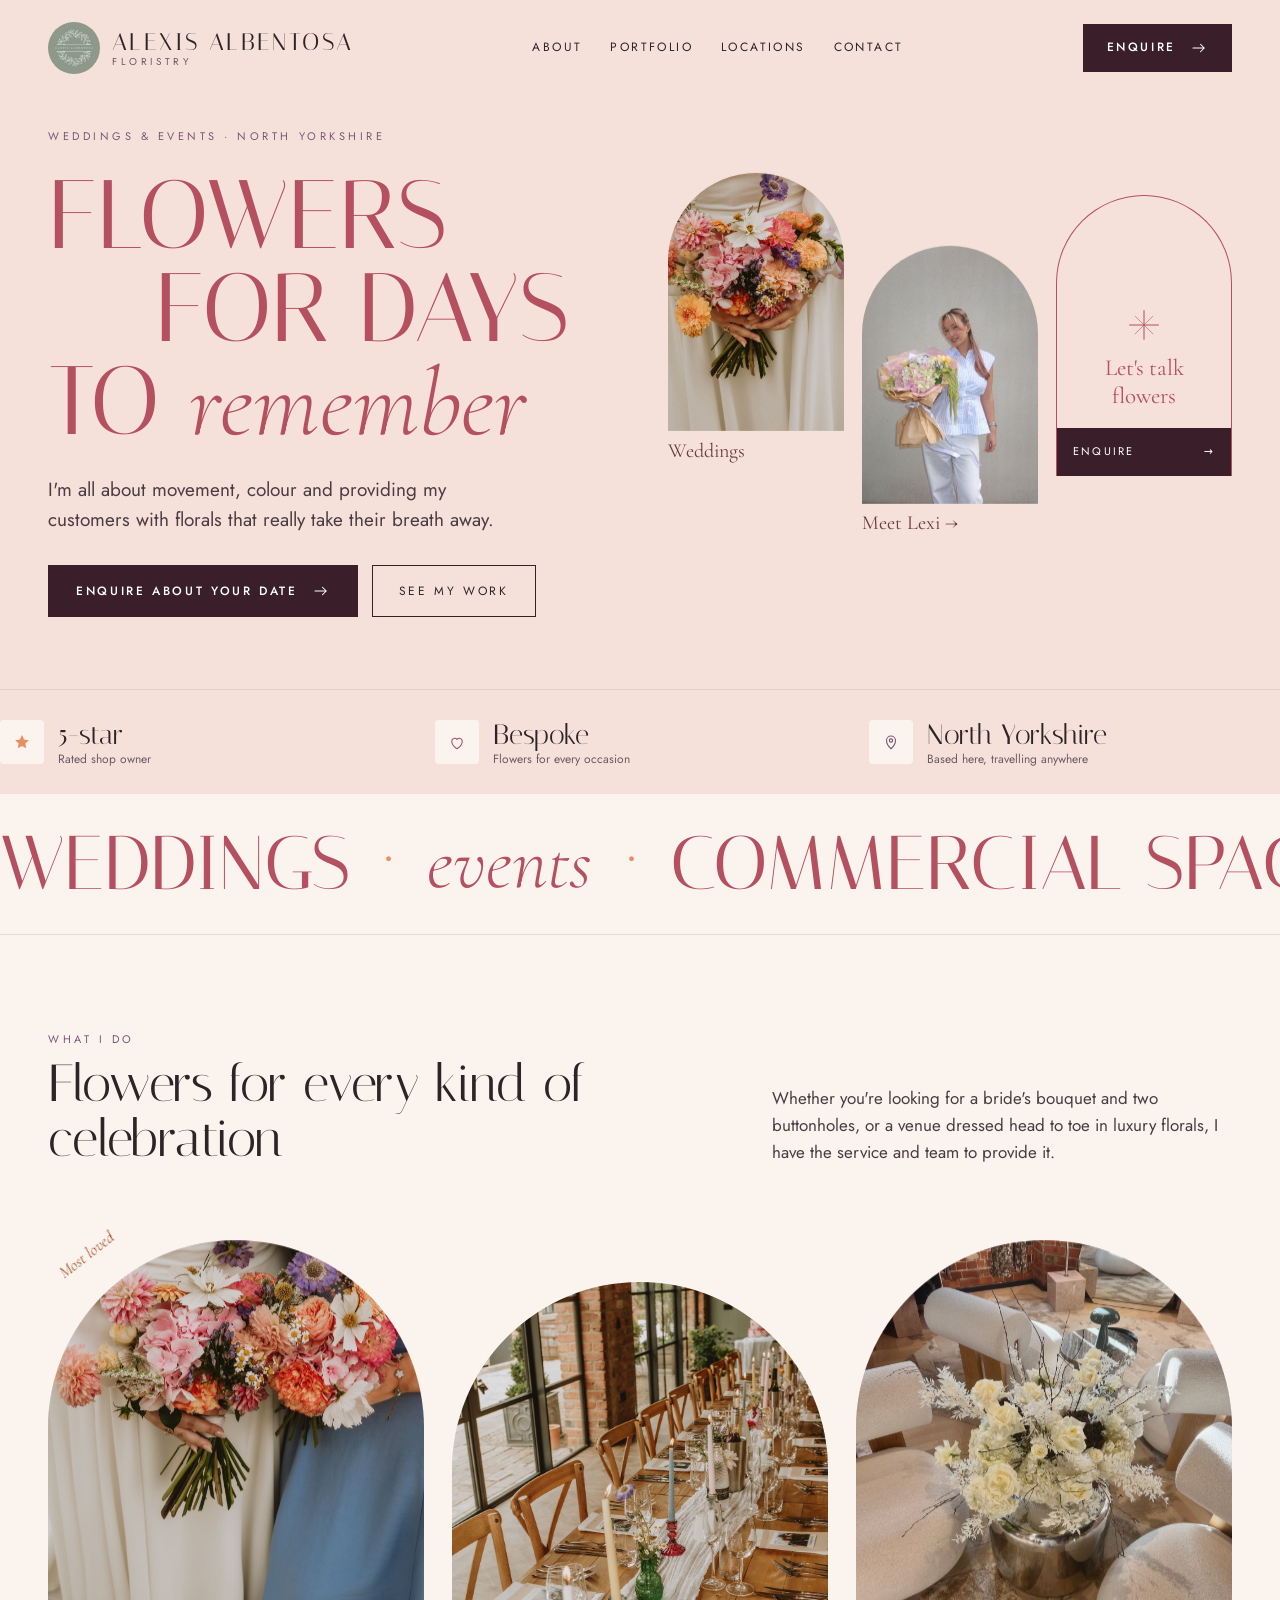
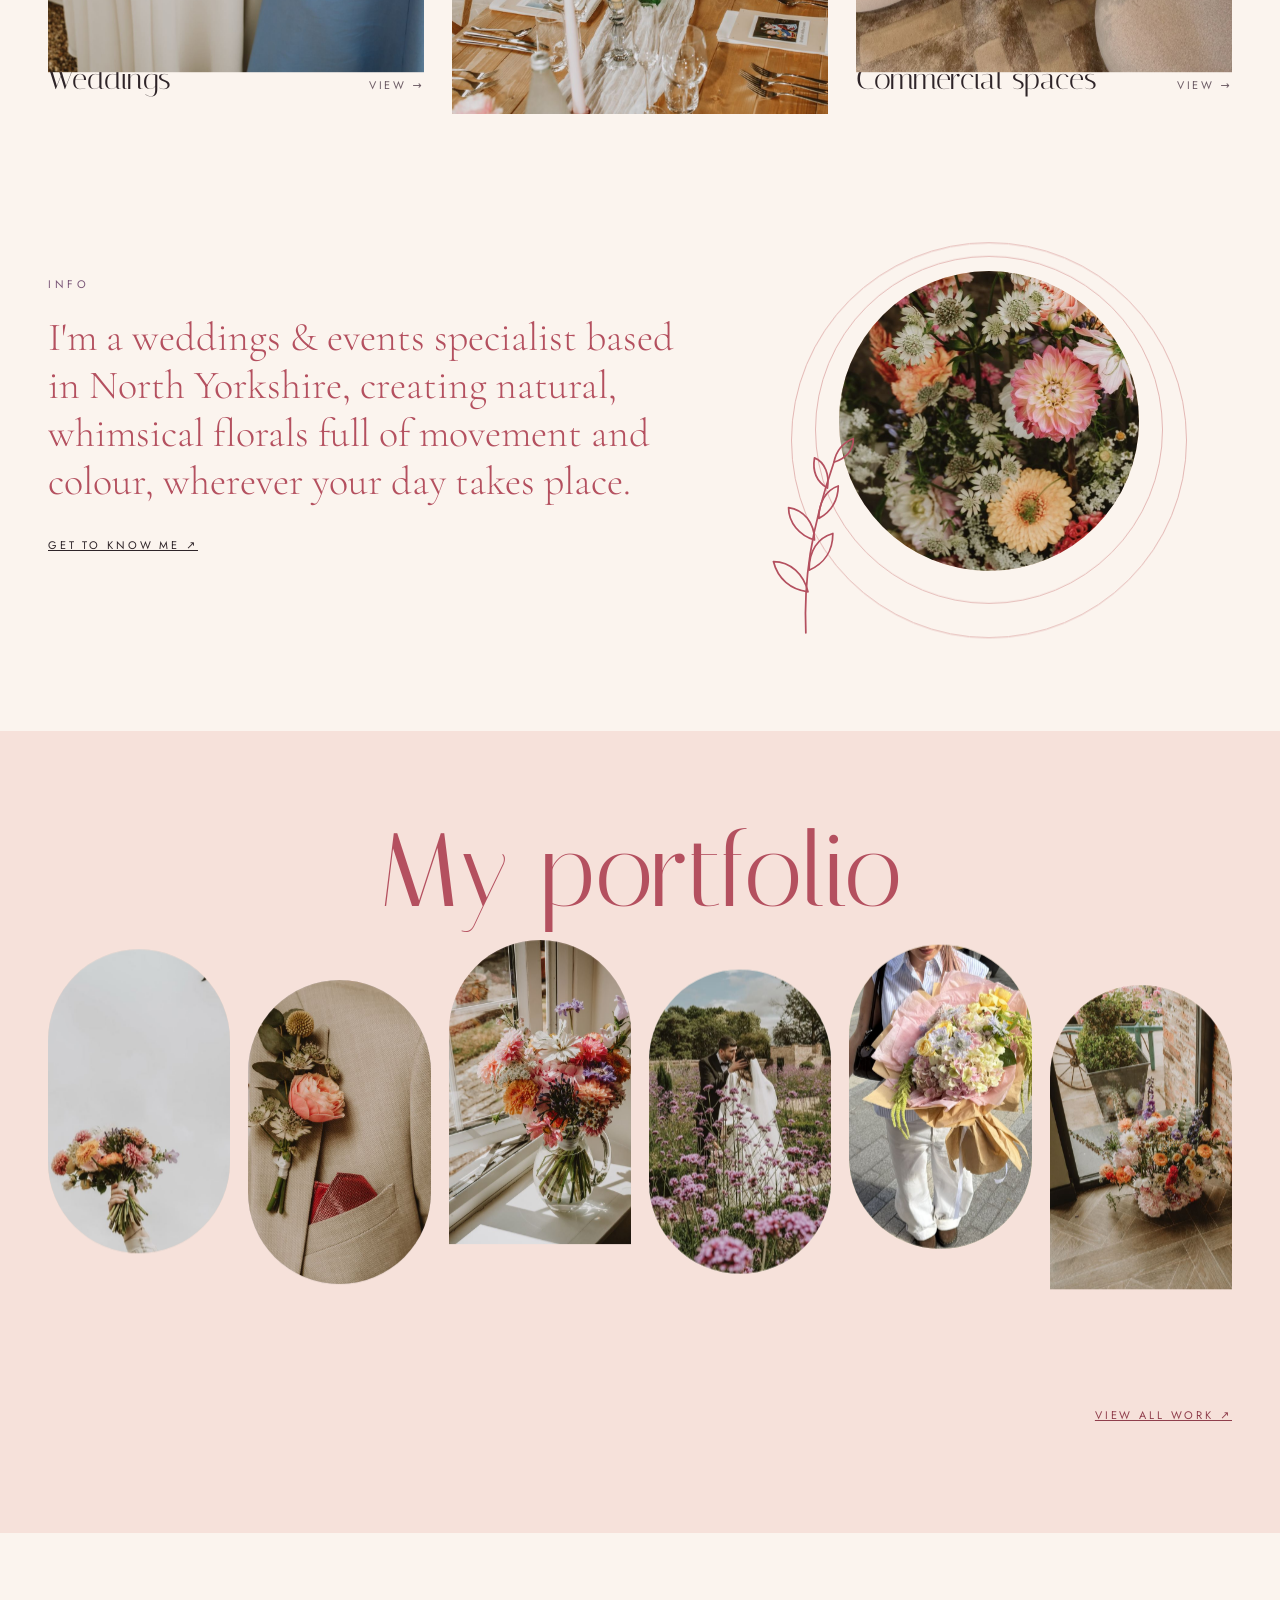
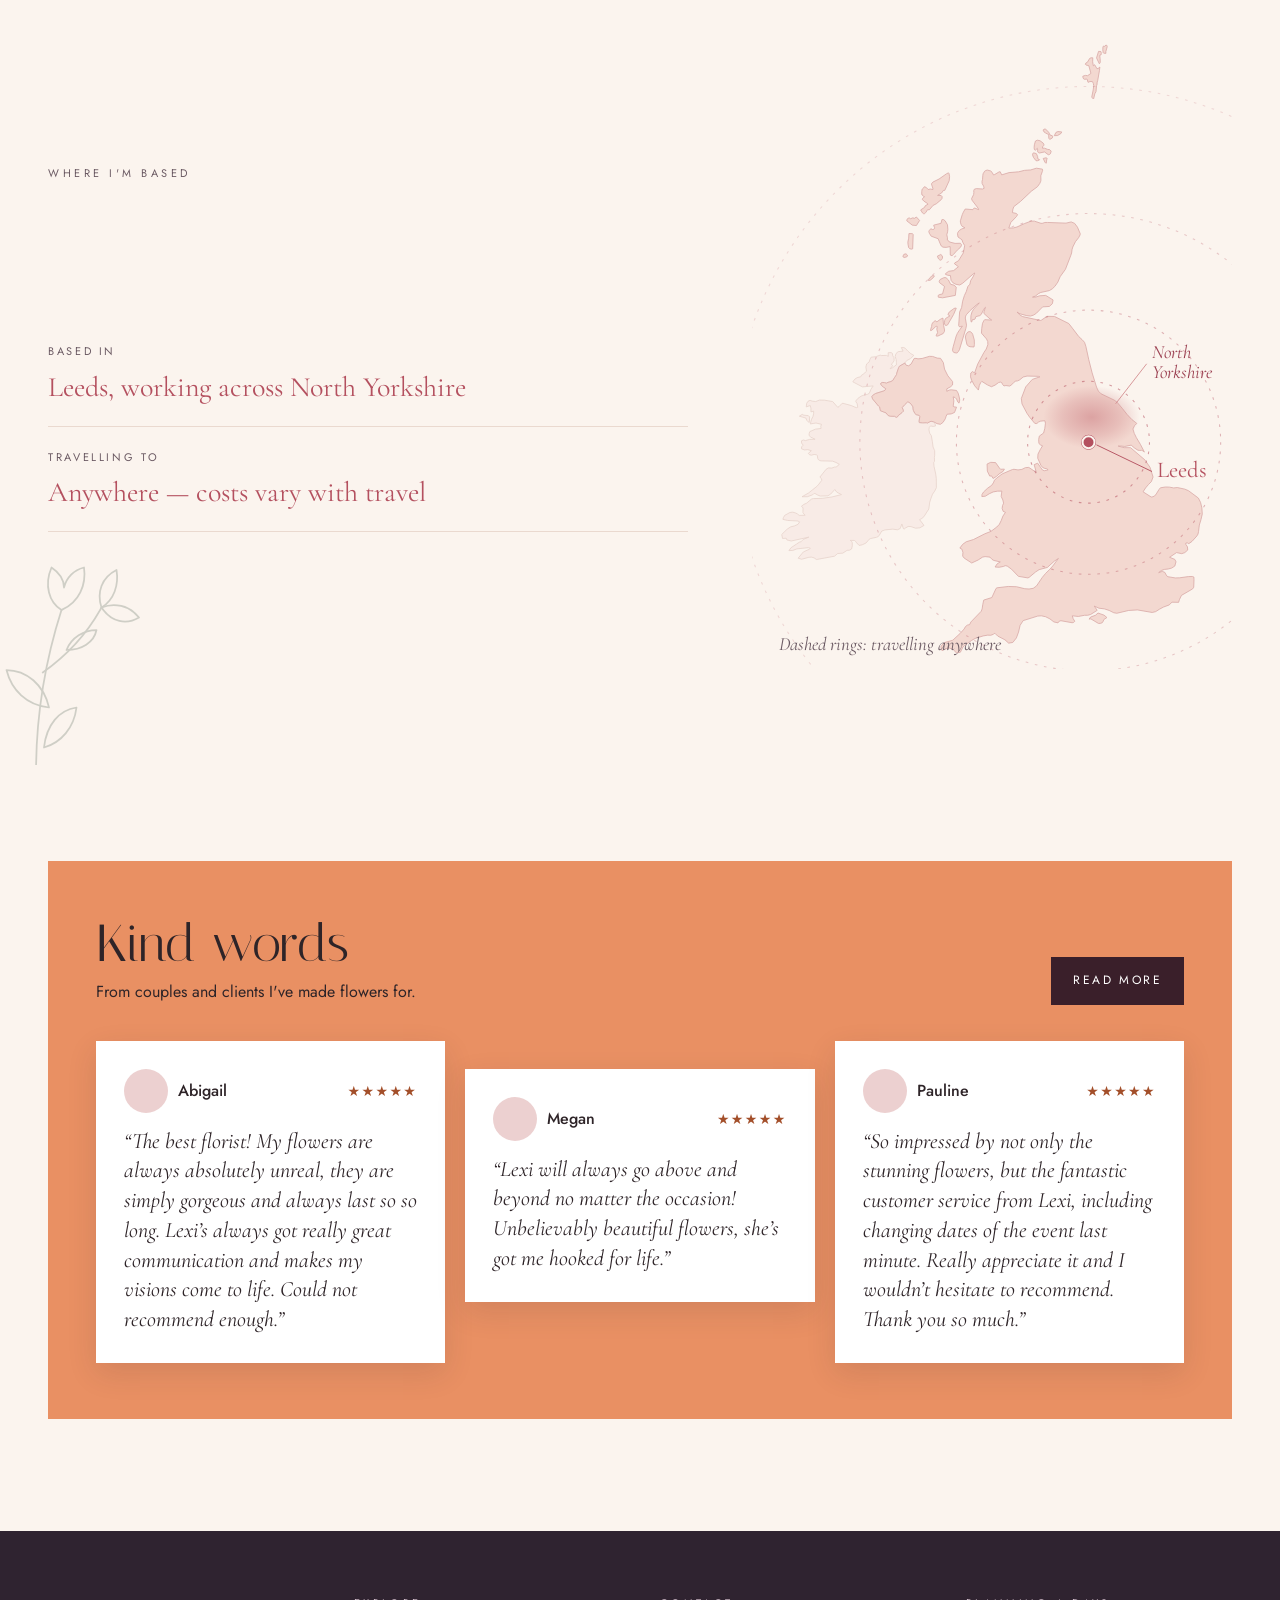
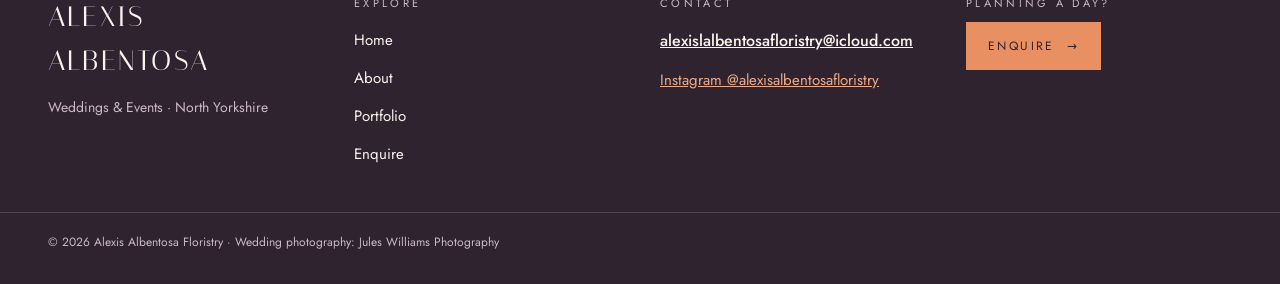
==== commit fd1bbc19: "Apply Lexi's changes: new bio and reviews, uncropped portfolio photos Rewrite the About story with L" ====
--- a/index.html
+++ b/index.html
@@ -9,10 +9,10 @@
 <link rel="preconnect" href="https://fonts.googleapis.com">
 <link rel="preconnect" href="https://fonts.gstatic.com" crossorigin>
 <link href="https://fonts.googleapis.com/css2?family=Italiana&amp;family=Cormorant+Garamond:ital,wght@0,300;0,400;0,500;1,300;1,400&amp;family=Jost:wght@400;500&amp;display=swap" rel="stylesheet">
-<link rel="stylesheet" href="assets/css/styles.css?v=4">
-<link rel="stylesheet" href="assets/css/motion.css?v=4">
-<script src="assets/js/motion.js?v=4"></script>
-<script src="assets/js/main.js?v=4" defer></script>
+<link rel="stylesheet" href="assets/css/styles.css?v=5">
+<link rel="stylesheet" href="assets/css/motion.css?v=5">
+<script src="assets/js/motion.js?v=5"></script>
+<script src="assets/js/main.js?v=5" defer></script>
 </head>
 <body data-page="home">
 <a class="skip-link" href="#main">Skip to content</a>
@@ -58,8 +58,8 @@
           <figcaption>Weddings</figcaption>
         </figure>
         <figure>
-          <div class="photo arch tint-citrus" data-bloom data-parallax="0.09"><img src="assets/img/photos/d16edcd1bd0f742bc64da8c0286dc173.jpg" alt="Alexis holding an oversized hand-tied bouquet" style="object-position: 50% 30%"></div>
-          <figcaption><a href="about.html">Meet Alexis →</a></figcaption>
+          <div class="photo arch tint-citrus" data-bloom data-parallax="0.09"><img src="assets/img/photos/d16edcd1bd0f742bc64da8c0286dc173.jpg" alt="Lexi holding an oversized hand-tied bouquet" style="object-position: 50% 30%"></div>
+          <figcaption><a href="about.html">Meet Lexi →</a></figcaption>
         </figure>
       </div>
 
@@ -202,11 +202,10 @@
         <dl class="facts" data-reveal>
           <div><dt>Based in</dt><dd>Leeds, working across North Yorkshire</dd></div>
           <div><dt>Travelling to</dt><dd>Anywhere — costs vary with travel</dd></div>
-          <div><dt>A favourite venue</dt><dd>Hutton Wandsley Garden &amp; Stables</dd></div>
         </dl>
       </div>
       <div class="based__map" data-reveal>
-<svg viewBox="0 0 360 480" role="img" aria-label="Map of the UK and Ireland showing Alexis based in Leeds, working across North Yorkshire, with rings showing she travels anywhere">
+<svg viewBox="0 0 360 480" role="img" aria-label="Map of the UK and Ireland showing Lexi based in Leeds, working across North Yorkshire, with rings showing she travels anywhere">
 <defs><radialGradient id="aaNyGlow"><stop offset="0" stop-color="#d49193" stop-opacity="0.75"/><stop offset="0.6" stop-color="#d49193" stop-opacity="0.35"/><stop offset="1" stop-color="#d49193" stop-opacity="0"/></radialGradient></defs>
 <style>@keyframes aaPulse{0%{r:5;opacity:.7}100%{r:20;opacity:0}}.aa-pulse{animation:aaPulse 2.6s ease-out infinite}@media (prefers-reduced-motion: reduce){.aa-pulse{animation:none;opacity:0}}</style>
 <path d="M43.1,294L42.8,295.2L41.1,293.5L40.4,291.8L35.5,290.4L37.7,289L38.8,289.6L42.3,290L43.2,290.9ZM114.7,250.5L110.6,252.9L110,253.9L108.6,258L108.4,259.2L107,261.3L105.6,263.6L104.2,264.4L102,265L100.8,265.6L99.4,265.2L97.6,265.1L96.5,265.8L96.6,266.5L97,267.2L98.5,268.5L100.3,269.7L100.1,270.5L99,271.4L92.6,273.4L90.6,274.7L89.9,275.6L90.4,277.4L94.9,282.8L95.7,283.4L96.3,286.3L100.5,287.9L102.1,289.9L103.6,290.4L106.9,290.5L108.2,291.3L109.1,290.9L109.6,290L112.5,287.7L113.6,286.6L113.2,285.1L112.6,284L114.5,281.8L116.7,279.7L117.7,279.9L119.4,281.4L120.7,283.4L120.8,284.9L121,286L122.2,288.4L123.1,289.2L125.4,289.8L125.9,290.7L125.3,294.1L125.5,295.2L128.1,295.4L130.8,295.3L131.7,295.5L132.7,294.9L134.3,294.2L136.3,294.6L137.3,296.2L137.7,297.7L135.9,298.1L133.9,297.7L133,298.7L132.7,300.6L133.3,303.2L134.5,305L135.2,309.1L135.8,313.5L137,316.3L137,319.7L136.8,321.3L136.9,324.2L136.3,325.2L136.5,328L137.8,333.8L138.2,337L138.3,344L137,346.6L135.4,348.9L134.3,351.8L133.3,354.9L132.6,360L128.9,365.8L127.4,367.1L125.7,368L129,372.3L125.9,374.1L122.7,374.4L119.2,373.2L117.1,373.1L114.9,374.4L114.1,375.1L113.5,374.7L112.4,371.2L111.2,374.6L109,375.6L105.6,375.1L99.7,375.7L97.4,376.5L96.4,378L95.5,379.8L94.5,380.7L93.4,381.2L88.8,382.2L87.9,382.7L85.5,385.5L82.6,386.9L80.3,387.3L78.5,385.4L77.7,384.3L76.8,383.6L73.7,383.5L74.6,384.1L75.2,385.3L75.2,387.7L74.7,390L73.1,390.9L71.3,391L68.1,393.1L64.2,393.4L61.9,395.4L48.9,397.8L48.2,397.8L46.5,396.6L44.6,396.1L42.7,396.2L37.2,397.7L34.6,396.9L38.5,392.2L43.2,390.1L43.7,389.4L42.2,389L33.7,389.9L30.6,391.1L27.7,391.2L29.3,389L33.4,386.3L35.5,384.9L36.9,384.5L38.4,382.8L42.6,381.1L29.4,384L26.2,383.2L25.6,381.9L22.9,382.1L22.3,379.1L26.5,375L29,373.4L31.8,372.7L34.5,371.5L35.7,369.7L34.5,369L26.8,368.6L23.2,367.8L23.6,366.4L24.5,364.8L28.5,362.6L30.6,362.4L32.5,362.9L34.1,363.7L35.4,364.8L39.8,364.7L38.2,362.8L38.3,359.2L37.1,357.9L39,356.5L41,355.6L44.7,352.5L46,352.2L52.7,352L59.8,351L67.1,349.2L63.6,347.4L62.1,345.4L58.9,348.9L56.9,350.1L51.2,350.3L49.4,349.6L47.1,348.3L46.2,348.6L45.4,349.4L41.5,350.8L37.5,350.8L42.4,348L48.7,343L50.2,341.3L52.4,338.4L52,337.1L50.9,336.1L55.6,330.2L57.2,329.2L59.9,329.3L62,328.5L62.8,328.5L63.6,328.2L65.5,326.5L63,325.1L60.4,324.1L51.9,323.9L50.9,323.7L49.8,323L49.3,322.1L49,319.9L48.5,319.4L46.6,319.1L44.7,319.6L43.3,319.4L42.2,318.3L44.5,316.3L41.9,315.5L39.2,315.7L37.1,314.8L37.2,313.4L38.4,312.1L37.2,310.6L37.1,308.9L38.6,308.2L40,308.7L43.3,307.8L47.3,307.7L44.1,306.1L42.8,304.9L42.9,303.3L43.3,302L47.6,300.1L51.8,299.6L51.6,298L52.1,296.5L48,295.5L43.7,296.2L44.5,293.1L45.8,290.4L46.2,288.6L46.2,286.6L44.2,287.2L44.2,284.4L43.7,282.4L40.7,283.4L41,280.8L42,279.2L43.6,278.5L45.1,279.1L47.8,279.4L50.6,278.3L54.4,278.4L60.5,279.4L64.3,283.7L65.4,283.1L67.4,280.9L68.2,280.7L74.4,282.4L78.2,284L79.3,283.7L78.9,281.1L77.7,279.1L79.6,276.9L81.8,275.4L83.3,274.8L86.6,274L88,273.2L89.2,270.2L90.9,267.7L82.8,268.4L75.6,264.6L77.1,262.6L78.8,261.5L81.6,260.8L82,259.8L83.4,258.9L85.9,256.7L85.4,253.5L86,251.2L87.8,249.8L88.5,247.7L89.4,246.1L92.7,245.8L96.1,244.6L97.2,244.9L100.9,244.8L102.2,245.5L102.1,242.8L104.4,242.7L105.3,243.3L105.6,245.2L106.5,246.5L106.6,248.6L105.8,250.2L104.5,251.3L105.5,252.6L103.6,254.8L105.5,254L108.3,251.9L108.3,250.1L108.1,247.8L107.4,245.6L108,243.4L109.6,242L113.3,241.6L112,238.9L113.4,238.8L114.9,239.4L116.9,241.6L119,243.4L121.4,244.8L118.9,247.2L116,248.7Z" fill="#f8ebe6" stroke="#e8d3cc" stroke-width="0.6" stroke-linejoin="round"/>
@@ -239,16 +238,16 @@
       </div>
       <div class="track" data-track role="region" aria-roledescription="carousel" aria-label="Client reviews" tabindex="0">
         <blockquote class="review" data-slide data-reveal>
-          <div class="review__head"><span class="review__who"><span class="review__avatar"></span><strong>[Client name]</strong></span><span class="review__stars" role="img" aria-label="5 stars">★★★★★</span></div>
-          <p>“[Paste a real client review here.]”</p>
+          <div class="review__head"><span class="review__who"><span class="review__avatar"></span><strong>Abigail</strong></span><span class="review__stars" role="img" aria-label="5 stars">★★★★★</span></div>
+          <p>“The best florist! My flowers are always absolutely unreal, they are simply gorgeous and always last so so long. Lexi’s always got really great communication and makes my visions come to life. Could not recommend enough.”</p>
         </blockquote>
         <blockquote class="review" data-slide data-reveal>
-          <div class="review__head"><span class="review__who"><span class="review__avatar tint-sage"></span><strong>[Client name]</strong></span><span class="review__stars" role="img" aria-label="5 stars">★★★★★</span></div>
-          <p>“[Paste a second real client review here.]”</p>
+          <div class="review__head"><span class="review__who"><span class="review__avatar tint-sage"></span><strong>Megan</strong></span><span class="review__stars" role="img" aria-label="5 stars">★★★★★</span></div>
+          <p>“Lexi will always go above and beyond no matter the occasion! Unbelievably beautiful flowers, she’s got me hooked for life.”</p>
         </blockquote>
         <blockquote class="review" data-slide data-reveal>
-          <div class="review__head"><span class="review__who"><span class="review__avatar tint-lilac"></span><strong>[Client name]</strong></span><span class="review__stars" role="img" aria-label="5 stars">★★★★★</span></div>
-          <p>“[Paste a third real client review here.]”</p>
+          <div class="review__head"><span class="review__who"><span class="review__avatar tint-lilac"></span><strong>Pauline</strong></span><span class="review__stars" role="img" aria-label="5 stars">★★★★★</span></div>
+          <p>“So impressed by not only the stunning flowers, but the fantastic customer service from Lexi, including changing dates of the event last minute. Really appreciate it and I wouldn’t hesitate to recommend. Thank you so much.”</p>
         </blockquote>
       </div>
       <div class="carousel__bar">
--- a/assets/css/styles.css
+++ b/assets/css/styles.css
@@ -556,7 +556,8 @@
 /* Story */
 .story { max-width: 860px; padding-top: 64px; padding-bottom: 56px; display: flex; flex-direction: column; gap: 24px; }
 .story__intro { display: flex; flex-wrap: wrap; align-items: center; gap: 40px 64px; }
-.story__lead { flex: 1 1 380px; min-width: 0; font-family: var(--font-serif); font-weight: 300; font-size: 28px; line-height: 1.25; color: var(--rose); }
+.story__text { flex: 1 1 380px; min-width: 0; display: flex; flex-direction: column; gap: 20px; }
+.story__lead { font-family: var(--font-serif); font-weight: 300; font-size: 28px; line-height: 1.25; color: var(--rose); }
 .polaroids { flex: 1 1 300px; min-width: 0; position: relative; height: 390px; max-width: 460px; width: 100%; margin: 0 auto; }
 .polaroid {
   position: absolute; margin: 0; padding: 10px 10px 40px;
@@ -567,39 +568,13 @@
 .polaroid .photo { aspect-ratio: 4 / 5; background: var(--tint-rose); }
 .polaroid figcaption { position: absolute; left: 0; right: 0; bottom: 9px; text-align: center; font-family: var(--font-serif); font-style: italic; font-size: 17px; color: #6b3f41; }
 .polaroids .botanical { left: 44%; bottom: -26px; z-index: 3; width: 70px; height: 116px; }
-.story__background { display: flex; flex-direction: column; gap: 24px; }
-.story__head { position: relative; display: flex; flex-direction: column; gap: 8px; padding-top: 16px; }
-.story__head .botanical { right: 0; bottom: -4px; }
-
-.tabs { display: grid; grid-template-columns: repeat(4, minmax(0, 1fr)); border-bottom: 1px solid #e3cfc5; }
-.tab {
-  min-height: 56px; padding: 8px 4px; border: none; border-bottom: 2px solid transparent; margin-bottom: -1px;
-  background: transparent; font-family: var(--font-display); font-size: 26px; cursor: pointer; color: var(--muted);
-}
-.tab[aria-selected="true"] { border-bottom-color: var(--rose); color: var(--rose); }
-.tabpanels { min-height: 150px; display: flex; flex-direction: column; gap: 12px; }
-.tabpanel { display: flex; flex-direction: column; gap: 6px; }
-.tabpanel__kicker { font-size: 10px; letter-spacing: 0.24em; text-transform: uppercase; color: var(--Purple); }
-.tabpanel .h3 { color: var(--rose); }
-.tabpanel p { color: var(--body); }
-.text-btn {
-  align-self: flex-start; min-height: 44px; padding: 0; border: none; background: transparent; cursor: pointer;
-  font-size: 11px; letter-spacing: 0.24em; text-transform: uppercase; color: var(--ink);
-}
-
-.timeline { margin: 0; padding: 0; list-style: none; display: grid; grid-template-columns: repeat(4, minmax(0, 1fr)); gap: 36px; border-top: 1px solid #e3cfc5; }
-.timeline li { position: relative; padding-top: 32px; display: flex; flex-direction: column; gap: 10px; }
-.timeline__dot { position: absolute; top: -7px; left: 0; width: 13px; height: 13px; border-radius: 50%; background: var(--rose); }
-.timeline__num { font-family: var(--font-display); font-size: 40px; line-height: 1; color: var(--rose); }
-.timeline p { color: var(--body); }
-
+.story__more { font-size: 17px; color: var(--body); }
 @media (min-width: 1024px) {
   .story { max-width: 1280px; padding-top: 104px; padding-bottom: 88px; gap: 96px; }
   .story__lead { font-size: 40px; }
   .polaroids { height: 480px; }
   .polaroids .botanical { left: 46%; bottom: -34px; width: 90px; height: 150px; }
-  .story__background { gap: 40px; }
-  .story__head { gap: 10px; padding-top: 0; }
+  .story__more { font-size: 18px; }
 }
 
 /* Values */
@@ -732,18 +707,17 @@
   scroll-snap-type: x mandatory; scrollbar-width: none; overscroll-behavior-x: contain;
 }
 .work-track.is-swipe::-webkit-scrollbar { display: none; }
-.work-track.is-grid { display: grid; grid-template-columns: repeat(auto-fill, minmax(110px, 1fr)); gap: 12px; padding-bottom: 40px; }
-.work-track.is-desk { display: grid; grid-template-columns: repeat(5, minmax(0, 1fr)); gap: 20px; align-items: start; padding-bottom: 48px; }
-.work-item { margin: 0; aspect-ratio: 3 / 4.6; border-radius: 999px; }
-.work-item.is-arch { border-radius: var(--arch); }
+/* Portfolio photos show whole, at their own shape (aspect-ratio is set per photo from the gallery data) */
+.work-track.is-grid { columns: 2; column-gap: 12px; padding-bottom: 40px; }
+.work-track.is-desk { columns: 5; column-gap: 20px; padding-bottom: 48px; }
+.work-item { margin: 0; aspect-ratio: 3 / 4; border-radius: var(--box-shape); }
 .work-item[data-cat="Weddings"] { background: var(--tint-rose); }
 .work-item[data-cat="Events"] { background: var(--tint-citrus); }
 .work-item[data-cat="Commercial"] { background: var(--tint-lilac); }
-.is-swipe .work-item { flex: 0 0 min(64%, 280px); scroll-snap-align: start; }
-.is-swipe .work-item.is-drop { margin-top: 40px; }
-.is-grid .work-item.is-drop { transform: translateY(32px); }
-.is-desk .is-drop { transform: translateY(48px); }
-.work-icon { margin: 0; aspect-ratio: 3 / 4.6; display: flex; flex-direction: column; gap: 18px; align-items: center; justify-content: center; }
+.is-swipe .work-item { flex: 0 0 auto; height: min(110vw, 440px); scroll-snap-align: start; }
+.is-grid > *, .is-desk > * { break-inside: avoid; margin-bottom: 12px; }
+.is-desk > * { margin-bottom: 20px; }
+.work-icon { margin: 0; aspect-ratio: 3 / 4; display: flex; flex-direction: column; gap: 18px; align-items: center; justify-content: center; }
 .work-icon svg { width: 58%; height: auto; overflow: visible; }
 .work-icon p { max-width: 92%; text-align: center; font-family: var(--font-serif); font-style: italic; font-size: 20px; line-height: 1.3; }
 
@@ -753,25 +727,6 @@
   .filters { flex-wrap: wrap; gap: 8px; overflow: visible; }
   .filter { padding: 0 20px; letter-spacing: 0.14em; }
   .portfolio__more { min-height: 52px; padding: 0 30px; letter-spacing: 0.2em; }
-}
-
-/* In the details */
-.details { padding-top: 56px; padding-bottom: 56px; display: flex; flex-direction: column; gap: 22px; }
-.details__head { display: flex; align-items: flex-end; justify-content: space-between; gap: 12px; }
-.details__head .h2 { line-height: 1.08; }
-.story-card { flex: 0 0 min(86%, 520px); display: flex; flex-direction: column; gap: 14px; }
-.story-card__pics { display: grid; grid-template-columns: repeat(2, minmax(0, 1fr)); gap: 12px; align-items: start; }
-.story-card__pics .photo { aspect-ratio: 3 / 4.2; }
-.story-card__pics .photo:nth-child(2) { margin-top: 36px; }
-.story-card .h3 { line-height: 1.1; }
-.story-card p { color: var(--body); }
-@media (min-width: 1024px) {
-  .details { padding-top: 96px; padding-bottom: 96px; gap: 48px; }
-  .details__head .h2 { line-height: 1.05; }
-  .details .track { grid-template-columns: repeat(3, minmax(0, 1fr)); gap: 36px; }
-  .story-card { gap: 16px; }
-  .story-card__pics .photo:nth-child(2) { margin-top: 44px; }
-  .story-card .h3 { font-size: 30px; }
 }
 
 /* Brands */
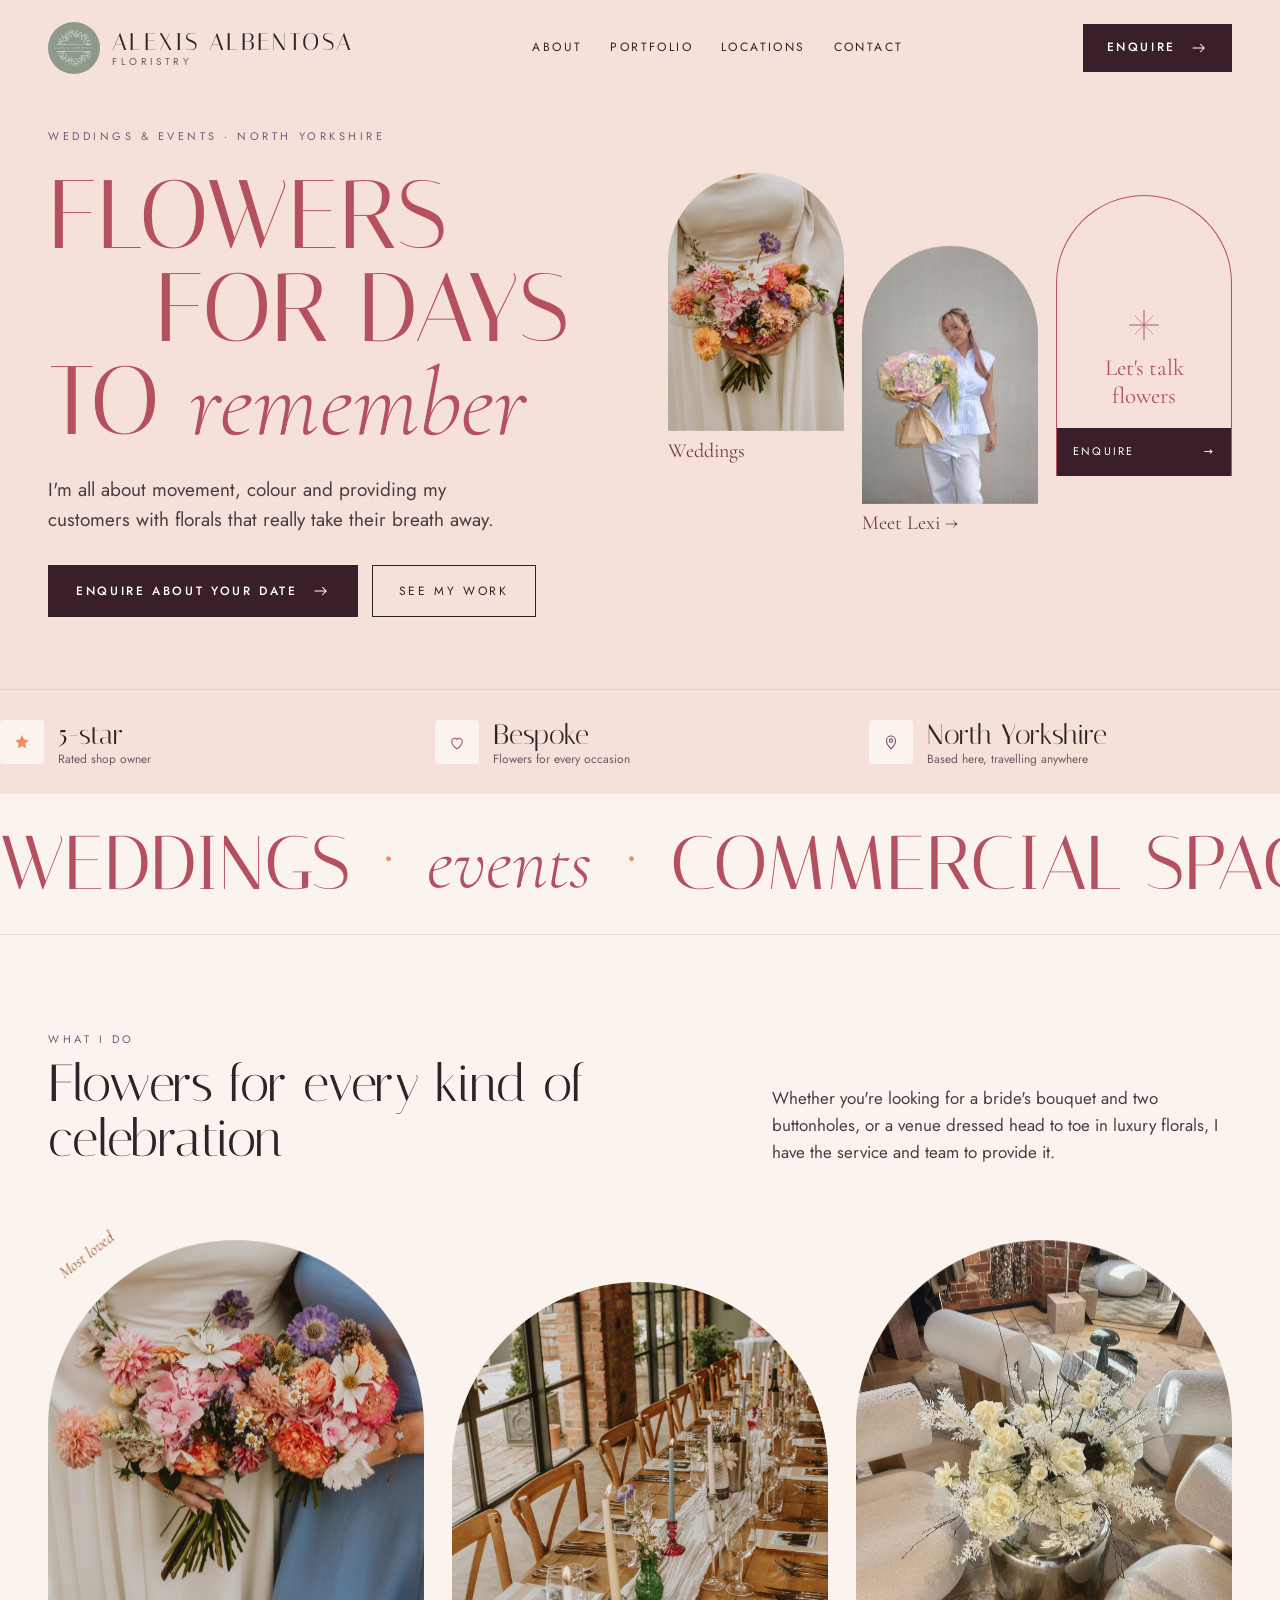
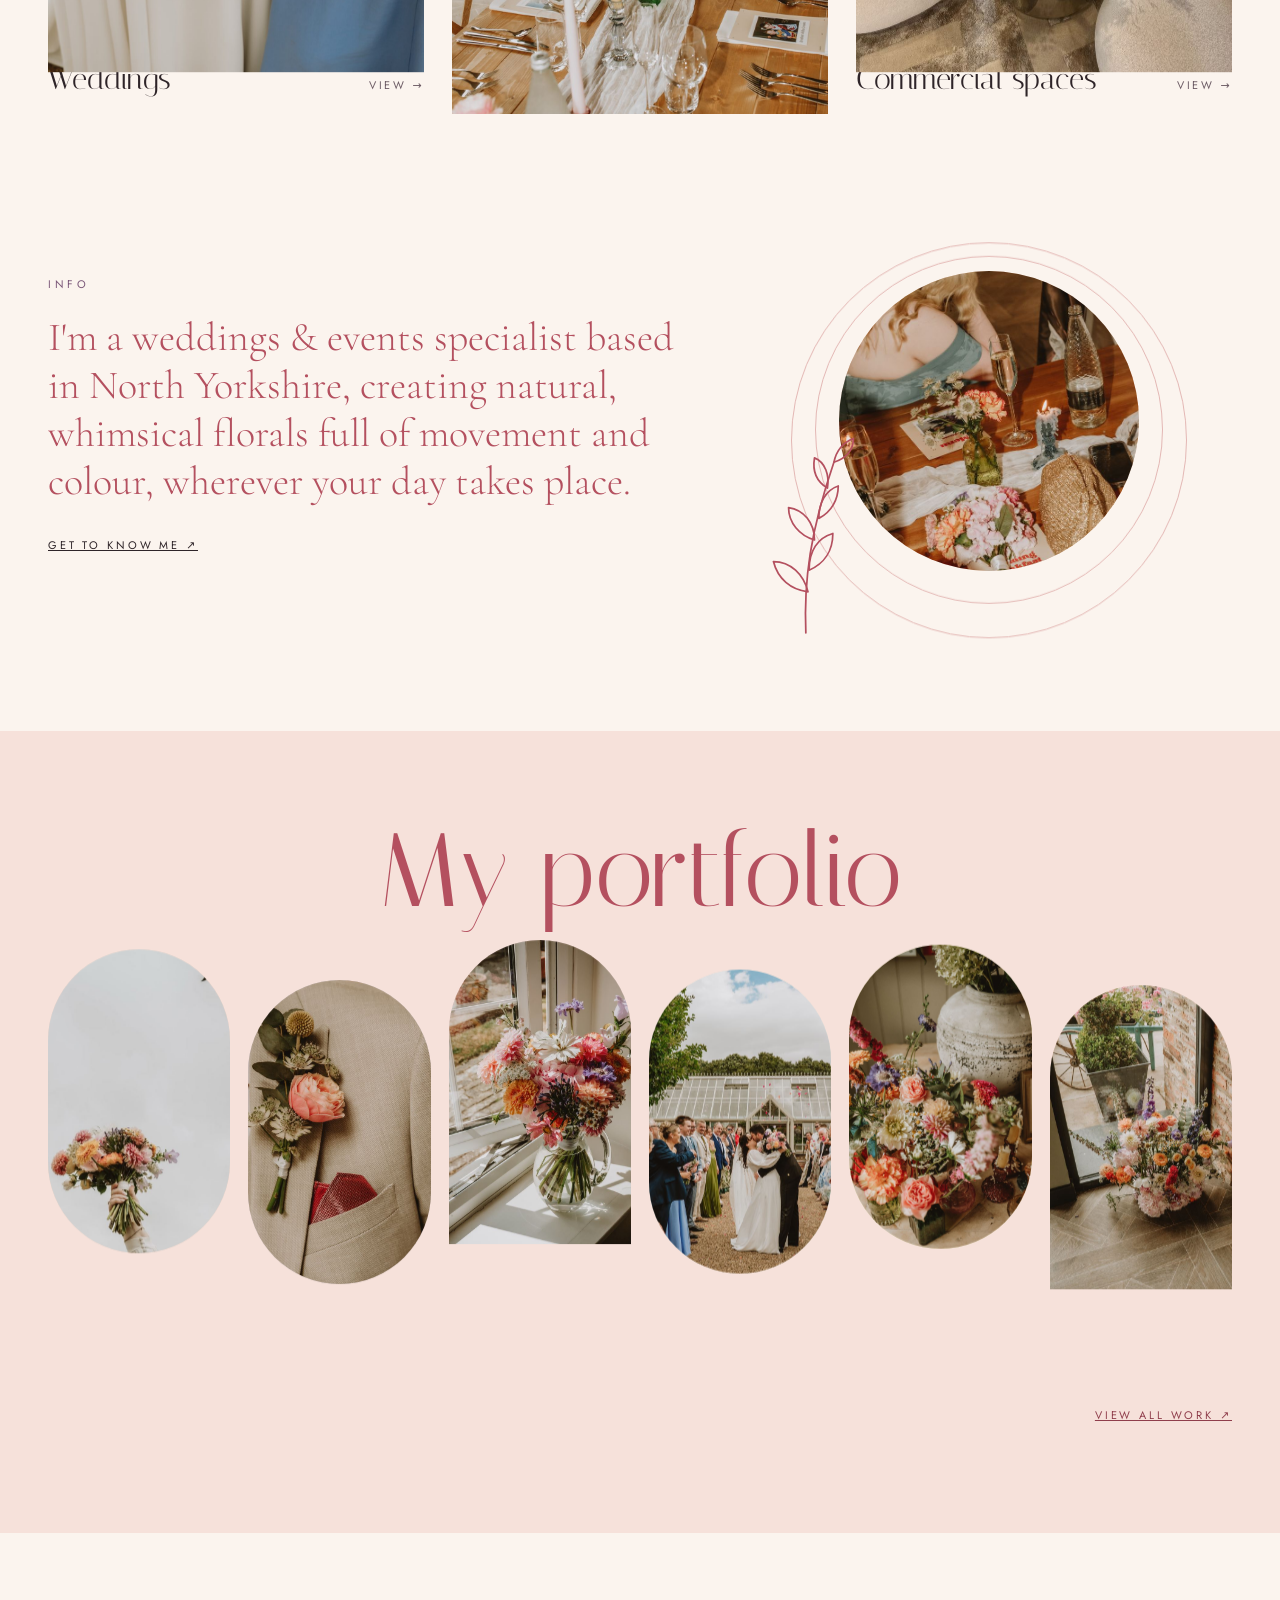
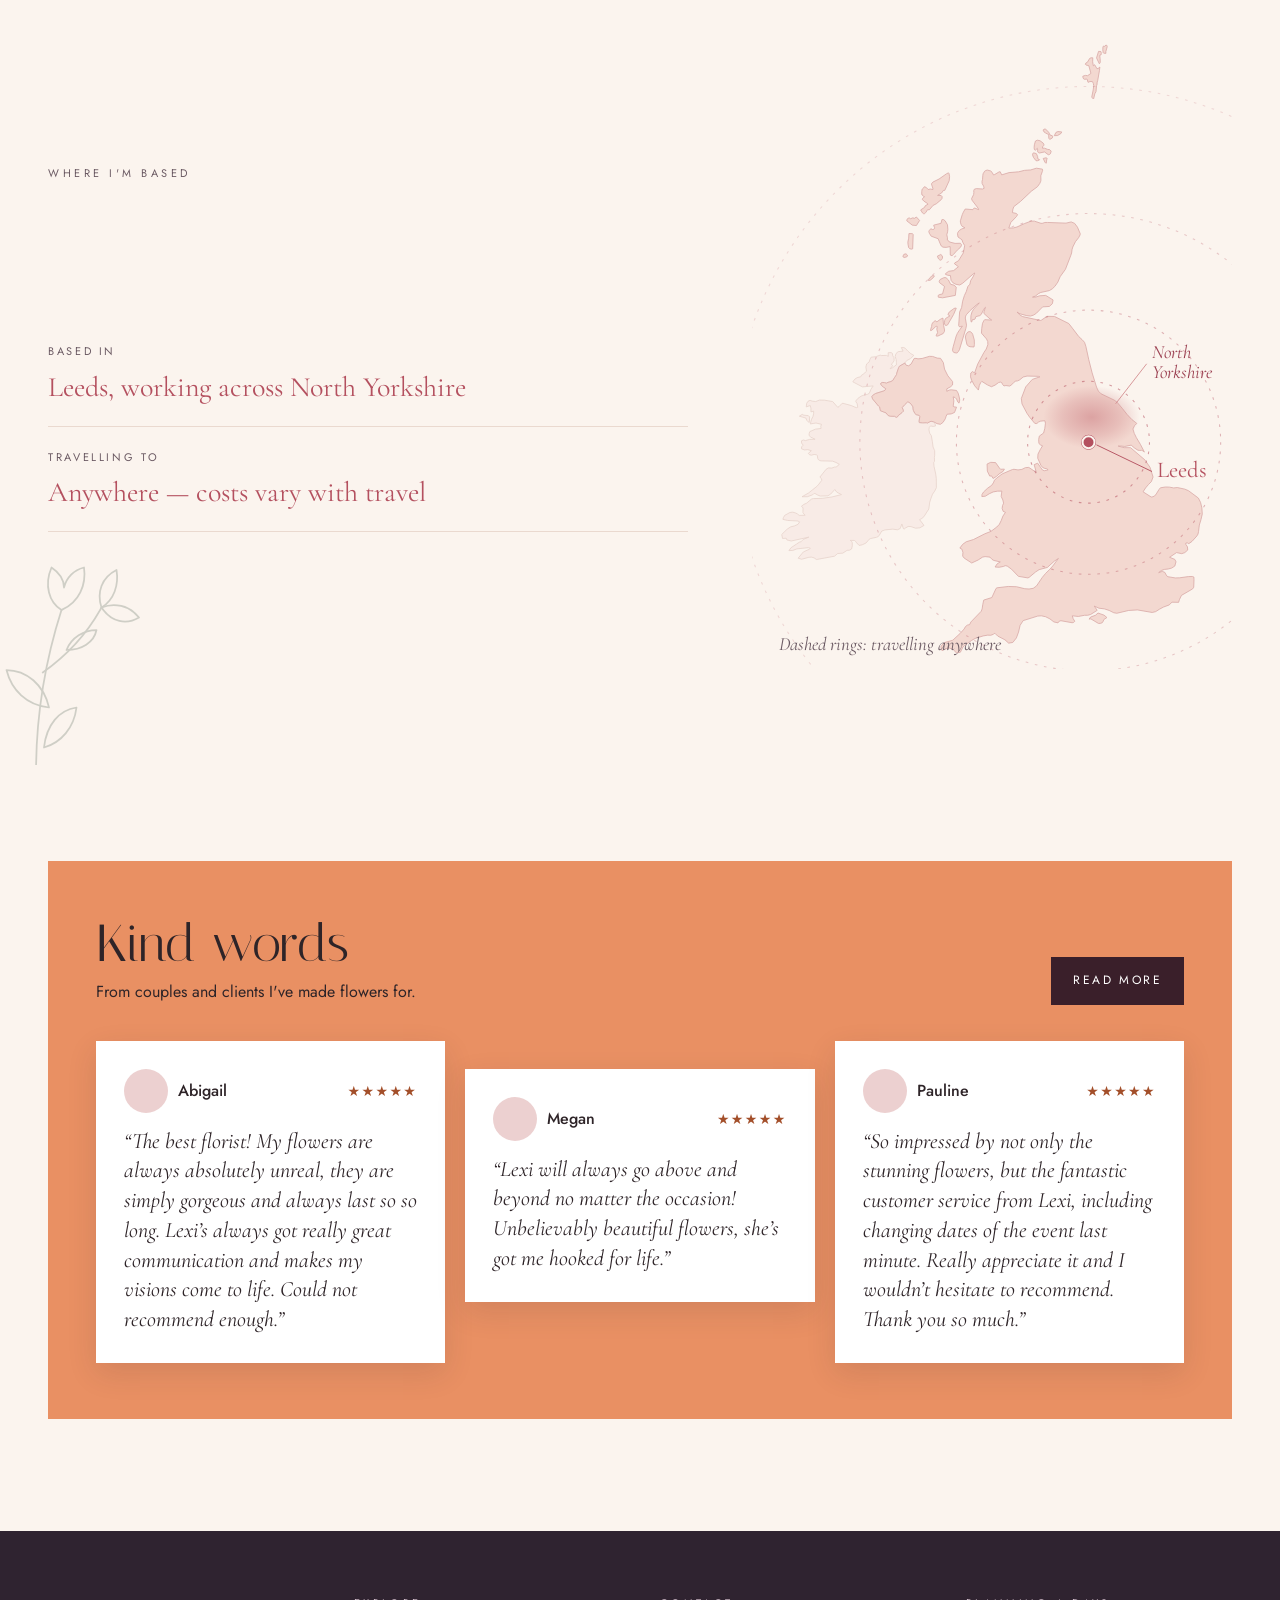
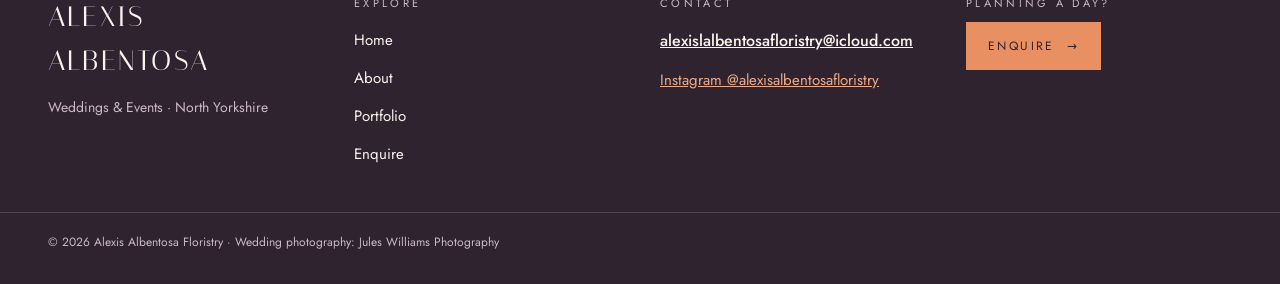
==== commit 34985a9e: "Use only the photos Lexi chose for the site Cut the gallery to the 62 photos in her album, add the n" ====
--- a/index.html
+++ b/index.html
@@ -54,7 +54,7 @@
     <div class="hero__body">
       <div class="hero__pair">
         <figure>
-          <div class="photo arch tint-peach" data-bloom data-parallax="0.04"><img src="assets/img/photos/2e88ae788322a5609488fc3673b0d689.jpg" alt="Bride holding a loose, colourful bouquet of dahlias, cosmos and scabious"></div>
+          <div class="photo arch tint-peach" data-bloom data-parallax="0.04"><img src="assets/img/photos/7579db284ebd4209af98978a8f1083b9.jpg" alt="Bride holding a loose bouquet of dahlias, cosmos and scabious"></div>
           <figcaption>Weddings</figcaption>
         </figure>
         <figure>
@@ -129,7 +129,7 @@
     <div class="track" data-track role="region" aria-roledescription="carousel" aria-label="What I do" tabindex="0">
       <a class="service-card" data-slide href="portfolio.html">
         <span class="service-card__tag">Most loved</span>
-        <div class="photo arch tint-rose" data-bloom data-parallax="0.04"><img src="assets/img/photos/3890f3cd9bb27495c3efd489508ba789.jpg" alt="Bride and bridesmaid holding colourful wedding bouquets" loading="lazy"></div>
+        <div class="photo arch tint-rose" data-bloom data-parallax="0.04"><img src="assets/img/photos/e45e533b1d29d6ef8cea7b24f59f0b92.jpg" alt="Bride and bridesmaid side by side with their colourful bouquets" loading="lazy"></div>
         <span class="service-card__meta"><span class="service-card__title">Weddings</span><span class="service-card__view">View →</span></span>
       </a>
       <a class="service-card" data-slide href="portfolio.html">
@@ -137,7 +137,7 @@
         <span class="service-card__meta"><span class="service-card__title">Events</span><span class="service-card__view">View →</span></span>
       </a>
       <a class="service-card" data-slide href="portfolio.html">
-        <div class="photo arch tint-lilac" data-bloom data-parallax="0.04"><img src="assets/img/photos/1d202cca7a0229798fc993e5c379f600.jpg" alt="White floral installation in a luxury showroom" loading="lazy"></div>
+        <div class="photo arch tint-lilac" data-bloom data-parallax="0.04"><img src="assets/img/photos/148c392d9bd9442a1e003dcbd7659170.jpg" alt="White floral arrangement in the Max Mara and Flannels showroom, Leeds" loading="lazy"></div>
         <span class="service-card__meta"><span class="service-card__title">Commercial spaces</span><span class="service-card__view">View →</span></span>
       </a>
     </div>
@@ -162,7 +162,7 @@
       <div class="rings">
         <div class="rings__ring rings__ring--outer" aria-hidden="true" data-parallax="0.07"></div>
         <div class="rings__ring rings__ring--inner" aria-hidden="true" data-parallax="0.035"></div>
-        <div class="photo tint-peach" data-bloom><img src="assets/img/photos/0d996d90e45ac5a74a7a37cfbbe36f73.jpg" alt="Close-up of dahlias, astrantia and celosia" loading="lazy"></div>
+        <div class="photo tint-peach" data-bloom><img src="assets/img/photos/f59fa2b5edba22bb869a1722073ed79d.jpg" alt="Bridesmaid's bouquet on the reception table" loading="lazy"></div>
         <svg class="botanical" data-draw data-sway aria-hidden="true" width="90" height="150" viewBox="0 0 120 200" fill="none" stroke="#b4505f" stroke-width="1.8" stroke-linecap="round" stroke-linejoin="round"><path pathLength="1" d="M58 198C56 150 62 104 84 40"/><path pathLength="1" d="M60 160c-16-2-28-12-32-28 16 0 28 12 32 28z"/><path pathLength="1" d="M61 140c14-6 22-18 22-34-14 4-22 16-22 34z"/><path pathLength="1" d="M66 112c-14-4-24-16-24-30 14 2 24 14 24 30z"/><path pathLength="1" d="M70 92c12-6 18-18 18-30-12 4-18 16-18 30z"/><path pathLength="1" d="M78 64c-10-6-14-16-12-28 10 4 14 16 12 28z"/><path pathLength="1" d="M84 40c2-10 8-18 18-22 0 10-6 18-18 22z"/></svg>
       </div>
     </div>
@@ -176,8 +176,8 @@
         <div class="photo oval tint-peach" data-slide data-bloom data-sway data-parallax="0.03"><img src="assets/img/photos/e4862a05d823a16360e2f9b875dc4855.jpg" alt="A wedding bouquet held up against the sky" loading="lazy"></div>
         <div class="photo oval drop tint-lilac" data-slide data-bloom data-sway data-parallax="0.09"><img src="assets/img/photos/5dbbcbb159c5fe905050639cb5773532.jpg" alt="Coral peony buttonhole on a cream suit" loading="lazy"></div>
         <div class="photo oval arch tint-rose" data-slide data-bloom data-sway data-parallax="0.05"><img src="assets/img/photos/e88c99c69b439ffe4d835529ce4663ad.jpg" alt="Vase of dahlias on a windowsill" loading="lazy"></div>
-        <div class="photo oval drop tint-sage" data-slide data-bloom data-sway data-parallax="0.11"><img src="assets/img/photos/72b4fba9dfc19014a713ef280c9483cd.jpg" alt="Couple kissing in a garden of verbena" loading="lazy"></div>
-        <div class="photo oval tint-citrus" data-slide data-bloom data-sway data-parallax="0.04"><img src="assets/img/photos/fd87a9c5ca86aa843dc547a4bdcd7eaf.jpg" alt="Oversized hand-tied bouquet in pastel tones" loading="lazy"></div>
+        <div class="photo oval drop tint-sage" data-slide data-bloom data-sway data-parallax="0.11"><img src="assets/img/photos/9c1451377e4867d9c4625f38725d6d56.jpg" alt="Couple kissing at the end of the aisle" loading="lazy"></div>
+        <div class="photo oval tint-citrus" data-slide data-bloom data-sway data-parallax="0.04"><img src="assets/img/photos/4f6bc410496e7f9131996bc8223bbc55.jpg" alt="Colourful arrangement beside a stone urn" loading="lazy"></div>
         <div class="photo oval arch drop tint-peach" data-slide data-bloom data-sway data-parallax="0.08"><img src="assets/img/photos/de114eb27a5a9274b54deb2e9b33fe06.jpg" alt="Floor arrangement of meadow flowers by a doorway" loading="lazy"></div>
       </div>
       <div class="carousel__bar">
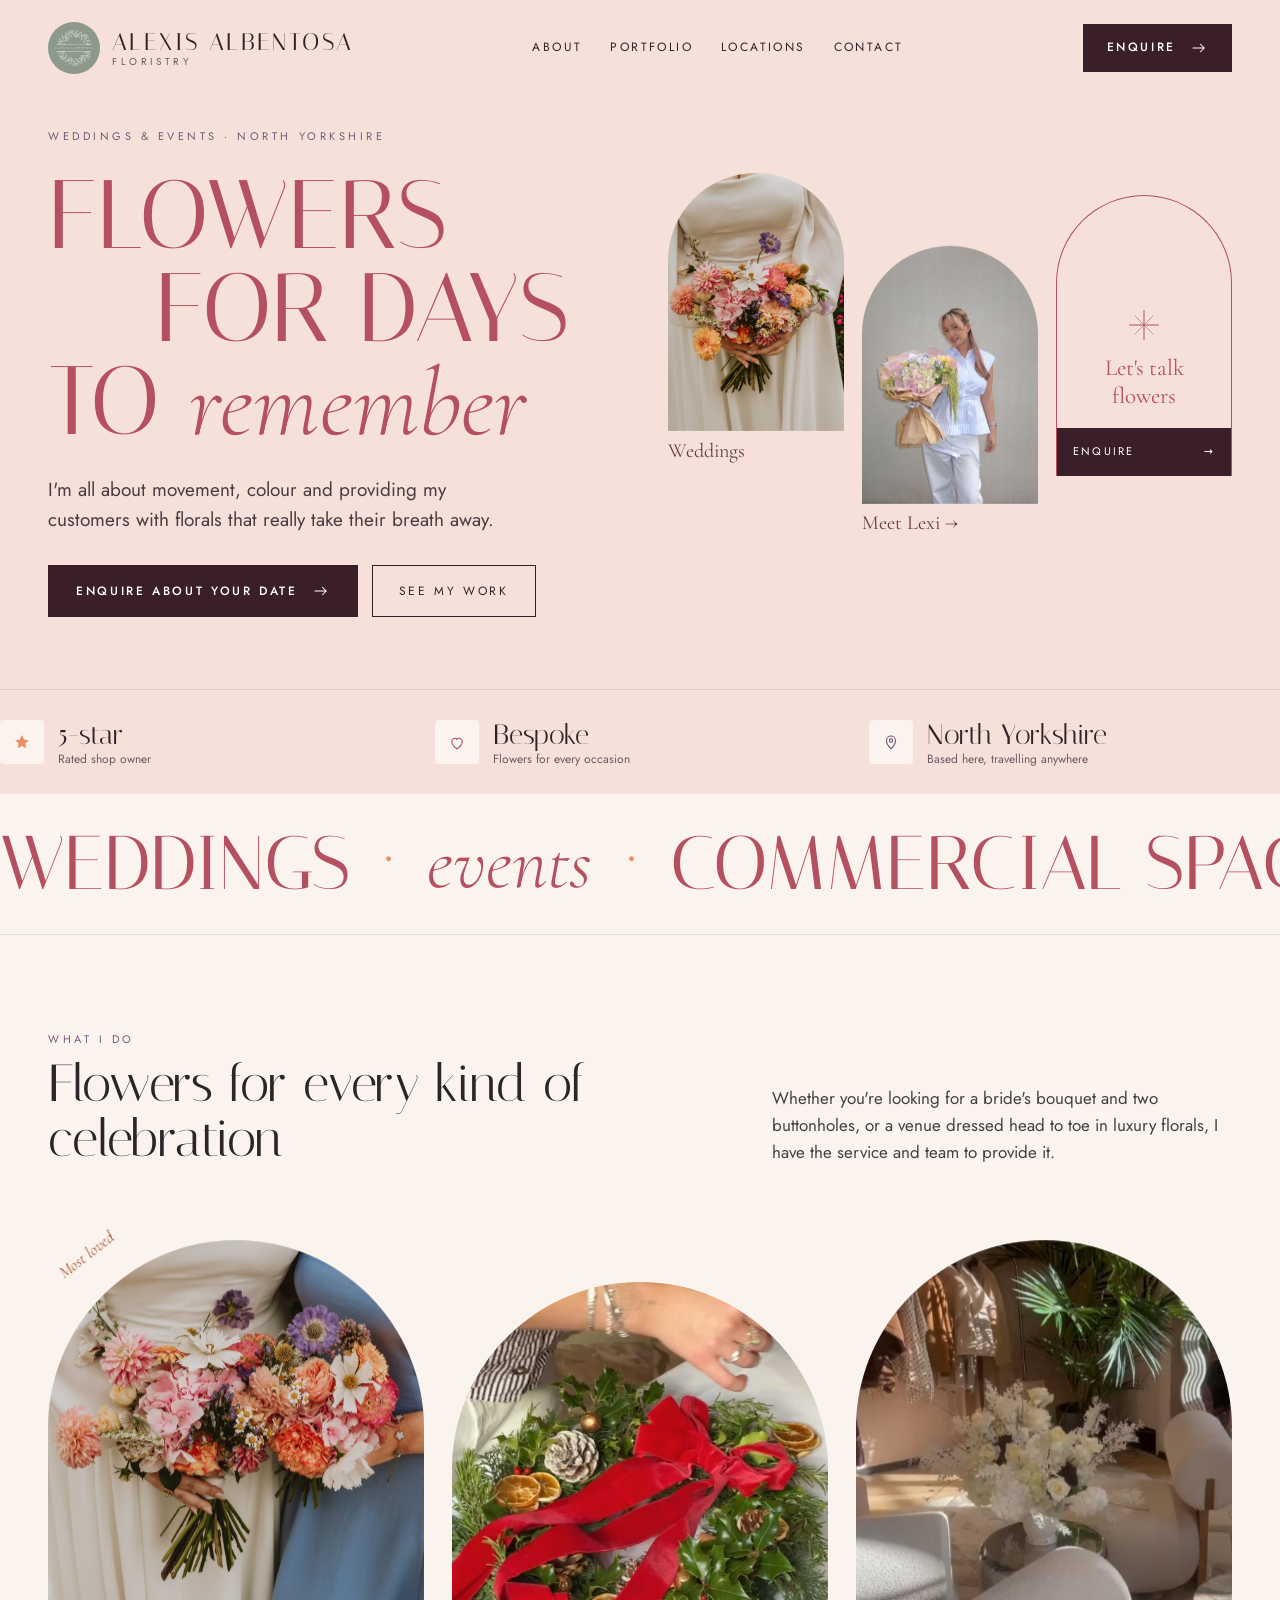
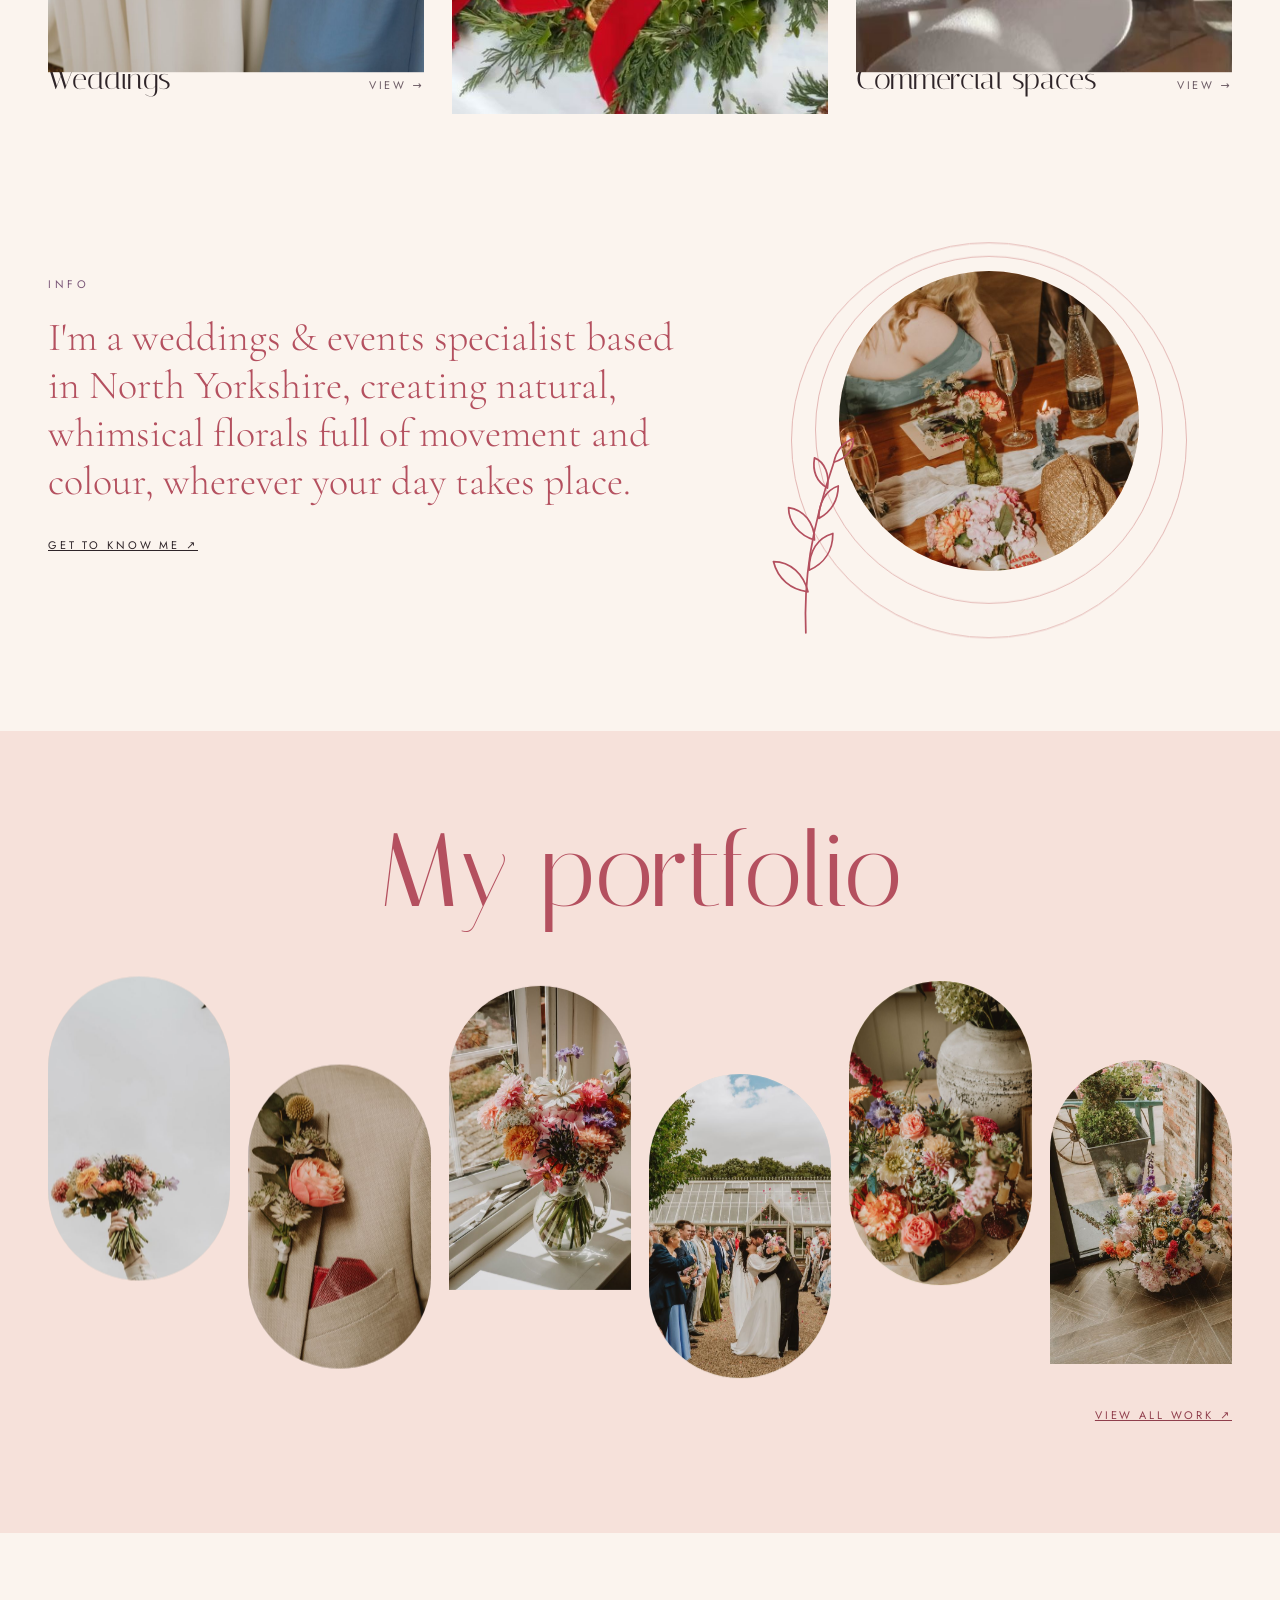
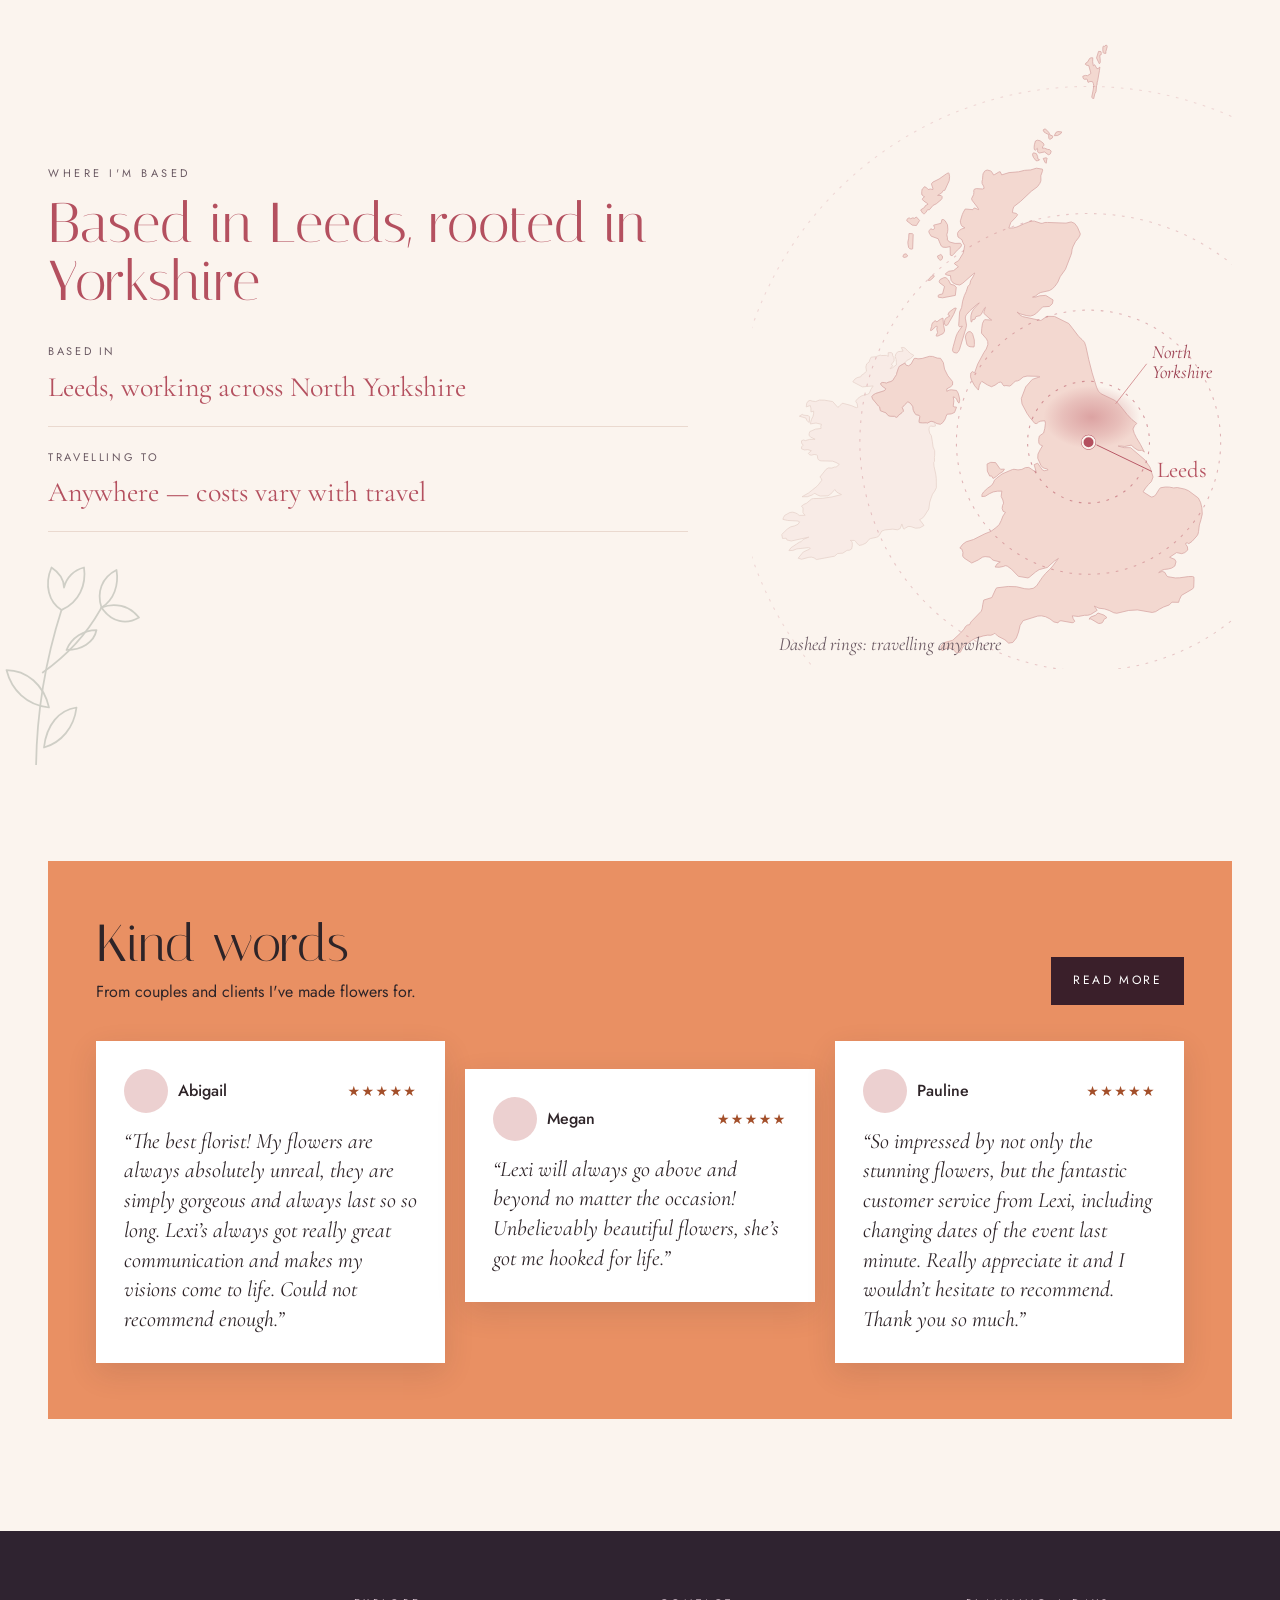
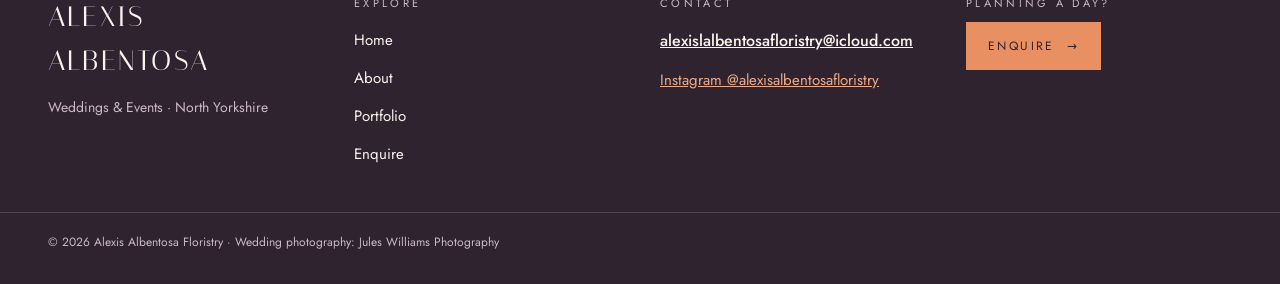
==== commit 5e4bd587: "Loop Lexi's workshop and showroom clips on the home page and portfolio Clips play muted only while o" ====
--- a/index.html
+++ b/index.html
@@ -9,10 +9,10 @@
 <link rel="preconnect" href="https://fonts.googleapis.com">
 <link rel="preconnect" href="https://fonts.gstatic.com" crossorigin>
 <link href="https://fonts.googleapis.com/css2?family=Italiana&amp;family=Cormorant+Garamond:ital,wght@0,300;0,400;0,500;1,300;1,400&amp;family=Jost:wght@400;500&amp;display=swap" rel="stylesheet">
-<link rel="stylesheet" href="assets/css/styles.css?v=5">
-<link rel="stylesheet" href="assets/css/motion.css?v=5">
-<script src="assets/js/motion.js?v=5"></script>
-<script src="assets/js/main.js?v=5" defer></script>
+<link rel="stylesheet" href="assets/css/styles.css?v=8">
+<link rel="stylesheet" href="assets/css/motion.css?v=8">
+<script src="assets/js/motion.js?v=8"></script>
+<script src="assets/js/main.js?v=8" defer></script>
 </head>
 <body data-page="home">
 <a class="skip-link" href="#main">Skip to content</a>
@@ -133,11 +133,11 @@
         <span class="service-card__meta"><span class="service-card__title">Weddings</span><span class="service-card__view">View →</span></span>
       </a>
       <a class="service-card" data-slide href="portfolio.html">
-        <div class="photo arch tint-sage" data-bloom data-parallax="0.09"><img src="assets/img/photos/63da13eb9cab272091810a4b82d9c81d.jpg" alt="Long reception tables dressed with candles and bud vases" loading="lazy"></div>
+        <div class="photo arch tint-sage" data-bloom data-parallax="0.09"><video data-loop src="assets/video/wreath-making.mp4" poster="assets/video/wreath-making.jpg" muted loop playsinline preload="none" aria-label="Tying a red velvet bow onto a festive wreath"></video></div>
         <span class="service-card__meta"><span class="service-card__title">Events</span><span class="service-card__view">View →</span></span>
       </a>
       <a class="service-card" data-slide href="portfolio.html">
-        <div class="photo arch tint-lilac" data-bloom data-parallax="0.04"><img src="assets/img/photos/148c392d9bd9442a1e003dcbd7659170.jpg" alt="White floral arrangement in the Max Mara and Flannels showroom, Leeds" loading="lazy"></div>
+        <div class="photo arch tint-lilac" data-bloom data-parallax="0.04"><video data-loop src="assets/video/showroom-flowers.mp4" poster="assets/video/showroom-flowers.jpg" muted loop playsinline preload="none" aria-label="White flowers styled in the Max Mara and Flannels showroom, Leeds"></video></div>
         <span class="service-card__meta"><span class="service-card__title">Commercial spaces</span><span class="service-card__view">View →</span></span>
       </a>
     </div>
--- a/assets/css/styles.css
+++ b/assets/css/styles.css
@@ -161,7 +161,7 @@
 
 /* ---------- Photos & shapes ---------- */
 .photo { position: relative; overflow: hidden; background: var(--tint-peach); }
-.photo img { position: absolute; inset: 0; width: 100%; height: 100%; object-fit: cover; }
+.photo img, .photo video { position: absolute; inset: 0; width: 100%; height: 100%; object-fit: cover; }
 .arch { border-radius: var(--arch); }
 .pill { border-radius: 999px; }
 .tint-peach { background: var(--tint-peach); }
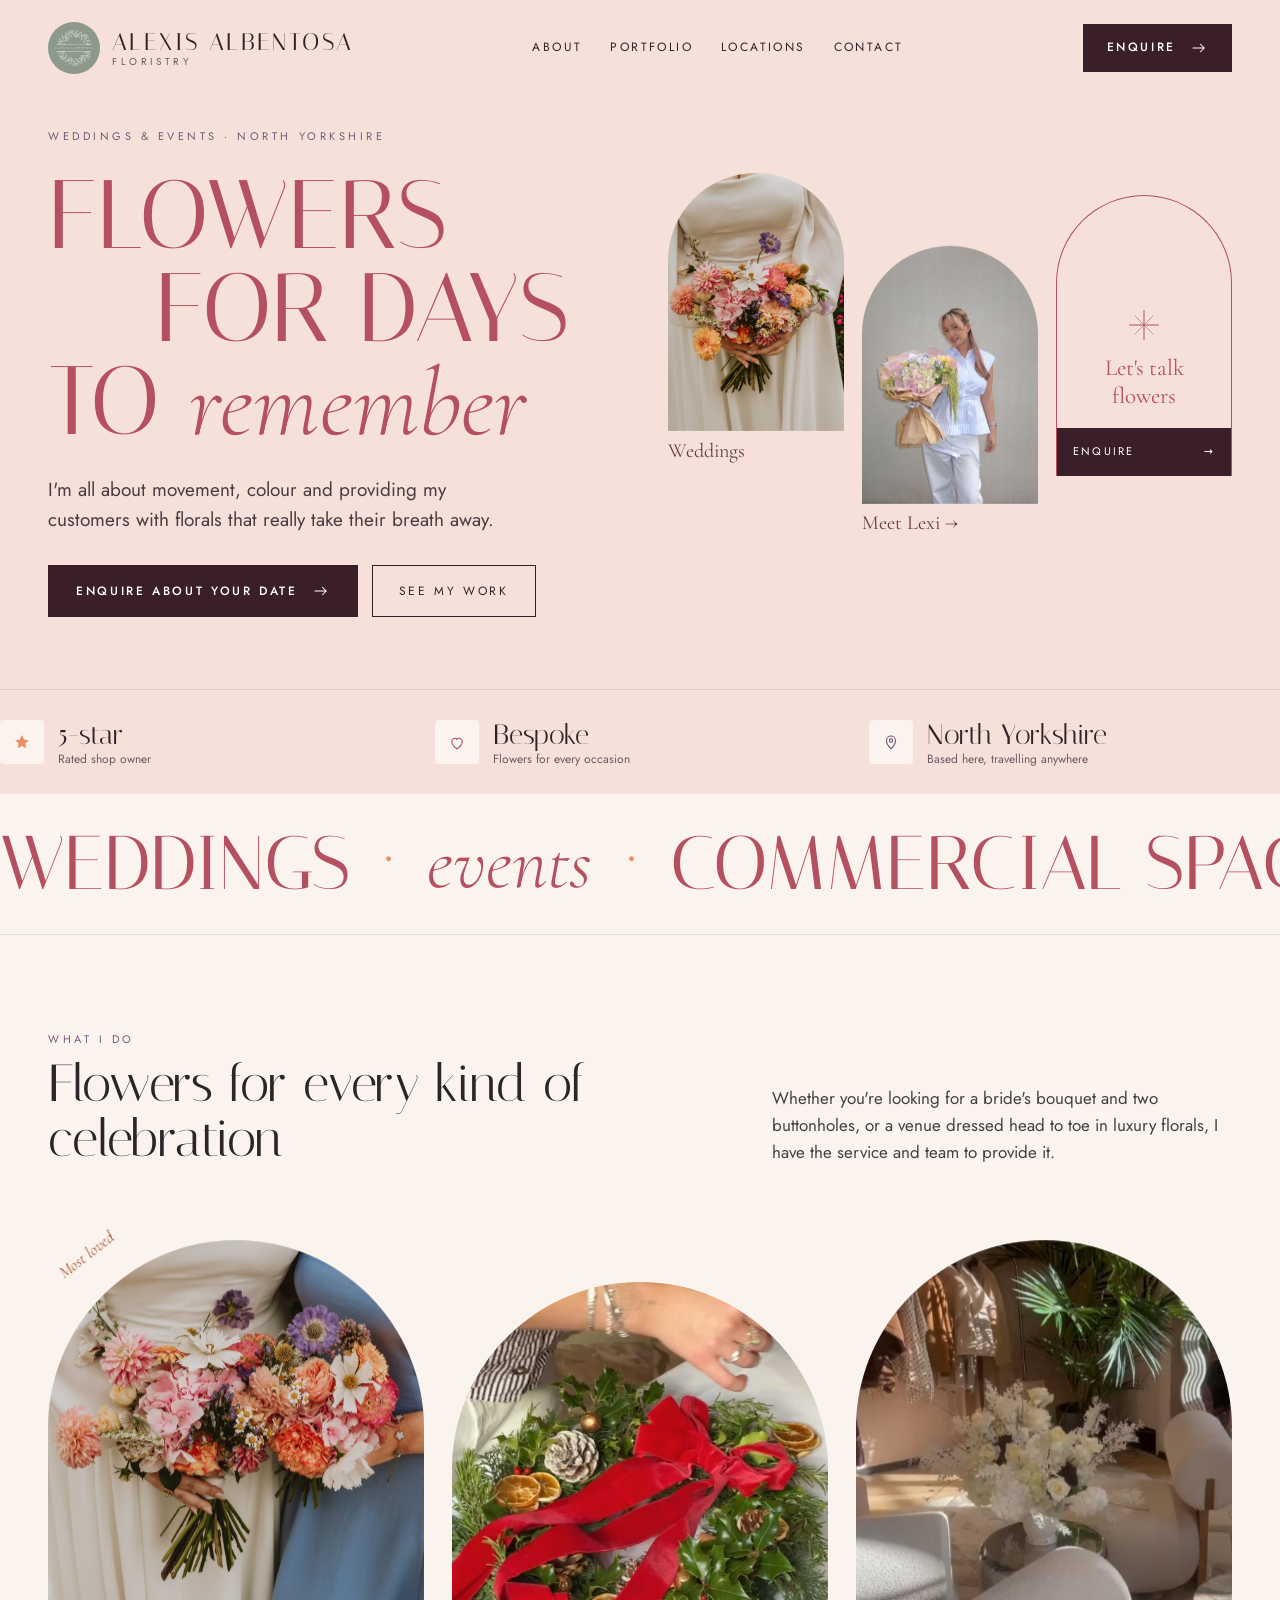
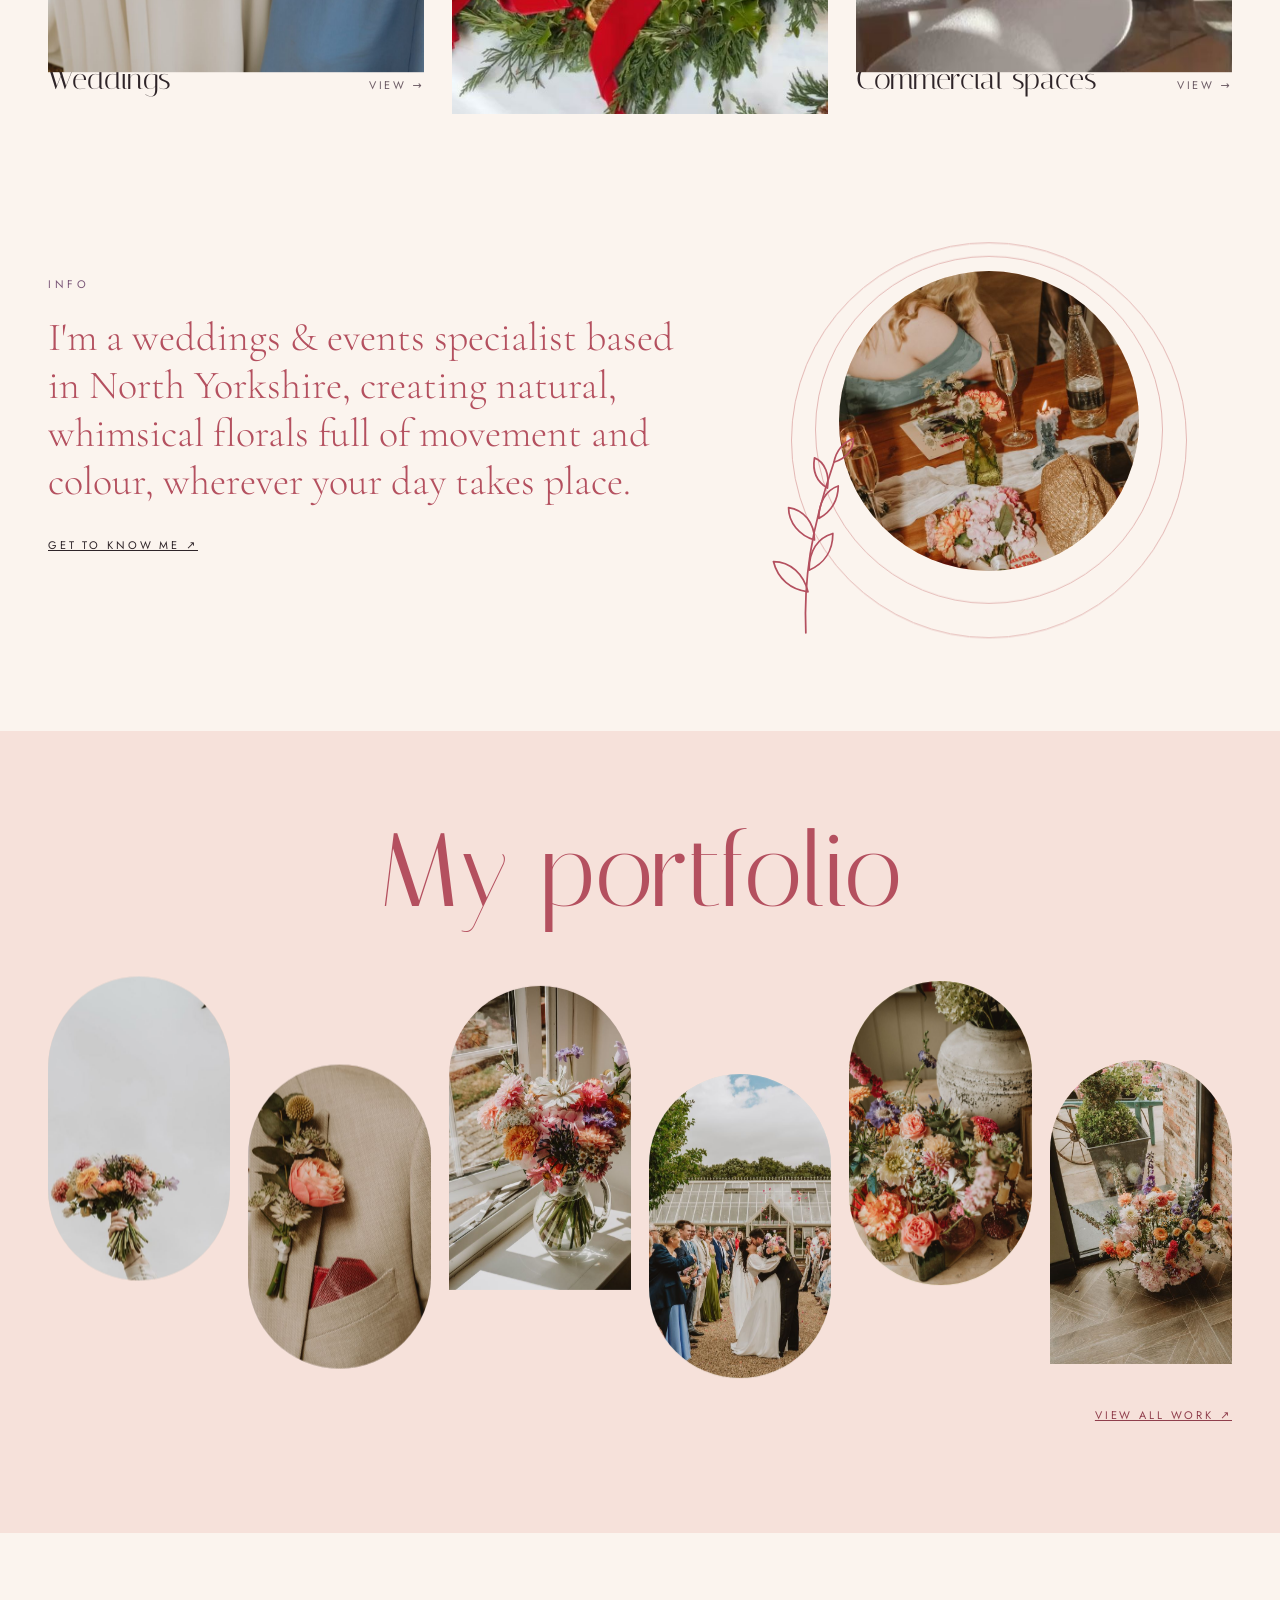
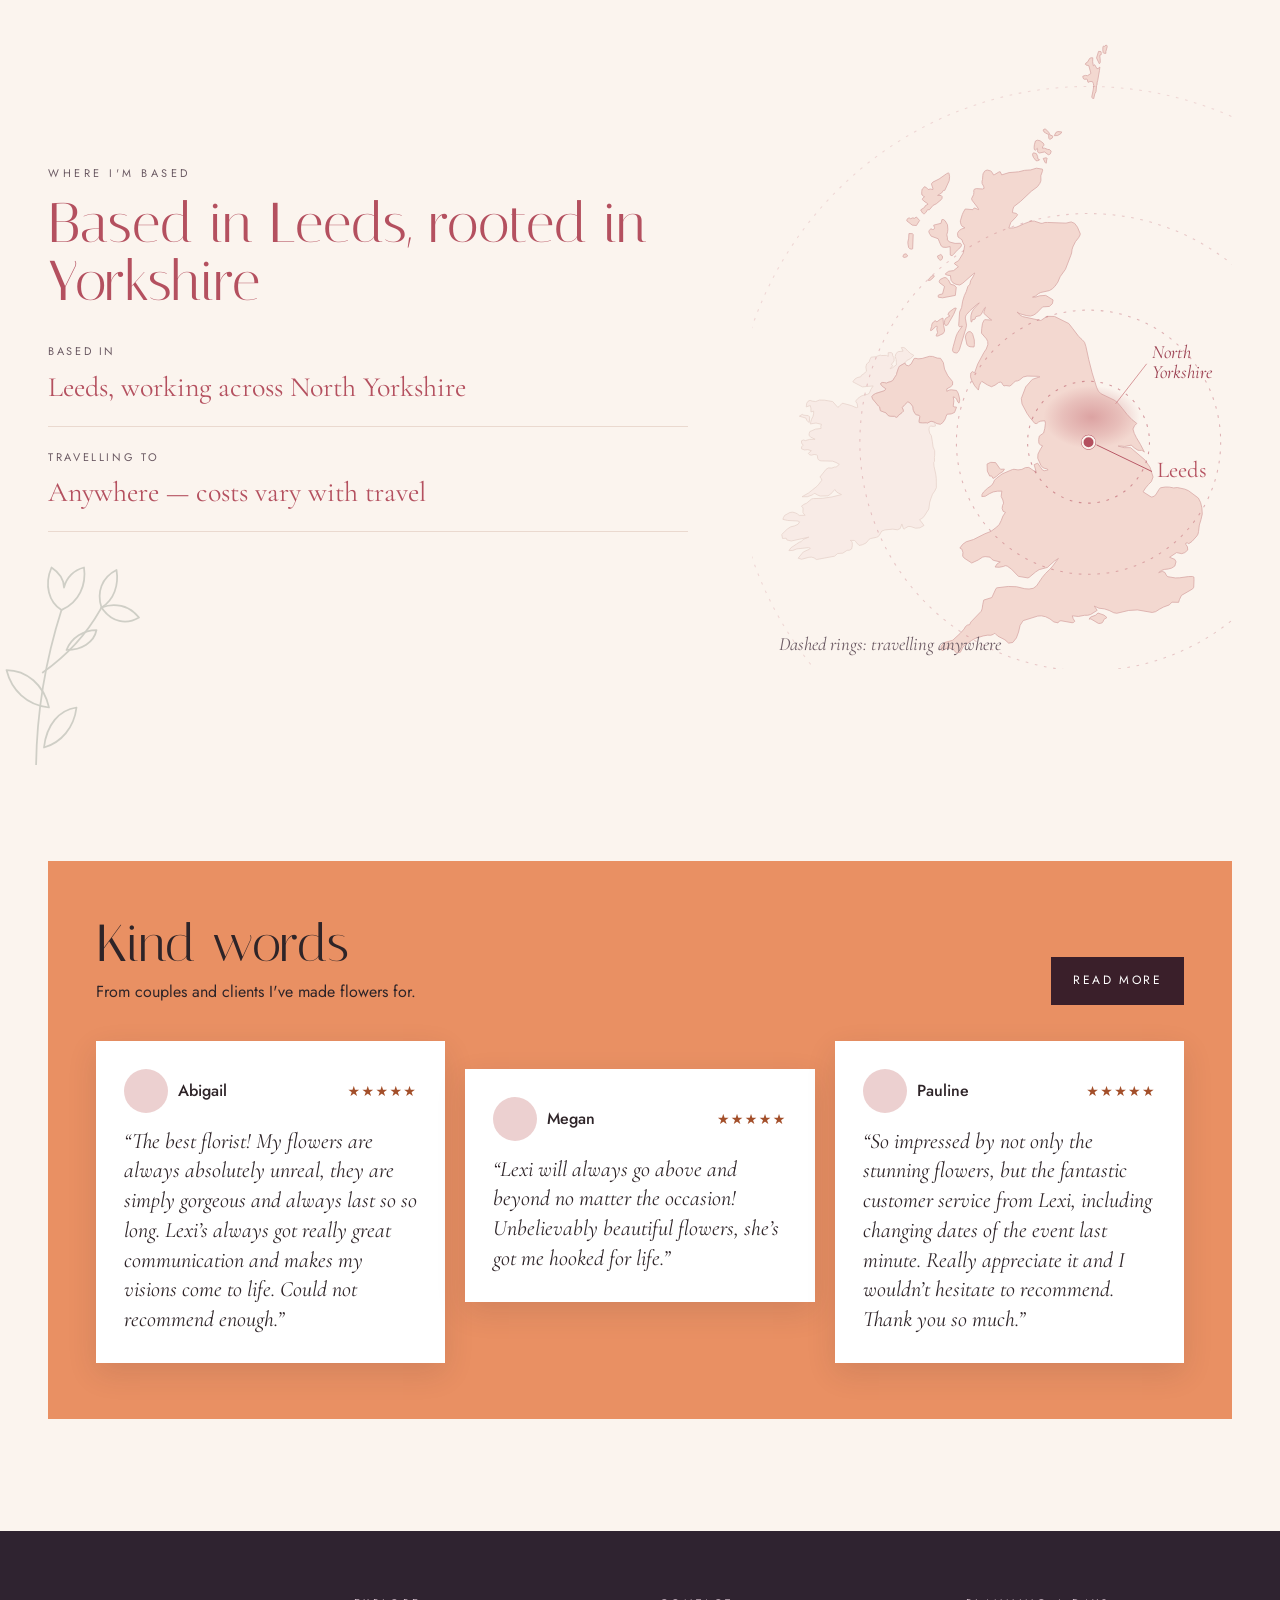
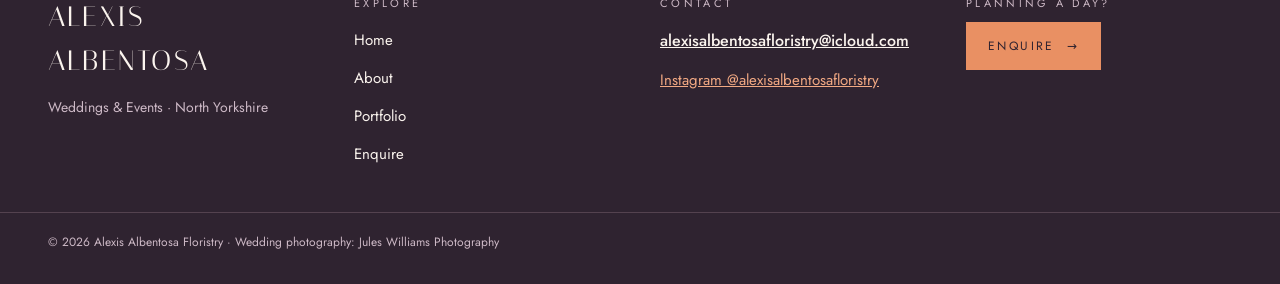
==== commit 99c29ccb: "Fix Lexi's email address Co-Authored-By: Claude Opus 5.5 <noreply@anthropic.com>" ====
--- a/index.html
+++ b/index.html
@@ -276,7 +276,7 @@
     </nav>
     <div class="site-footer__contact">
       <span class="site-footer__label">Contact</span>
-      <a class="site-footer__email" href="mailto:alexislalbentosafloristry@icloud.com">alexislalbentosafloristry@icloud.com</a>
+      <a class="site-footer__email" href="mailto:alexisalbentosafloristry@icloud.com">alexisalbentosafloristry@icloud.com</a>
       <a class="site-footer__social" href="https://www.instagram.com/alexisalbentosafloristry/" target="_blank" rel="noopener">Instagram @alexisalbentosafloristry</a>
     </div>
     <div class="site-footer__cta d-only">
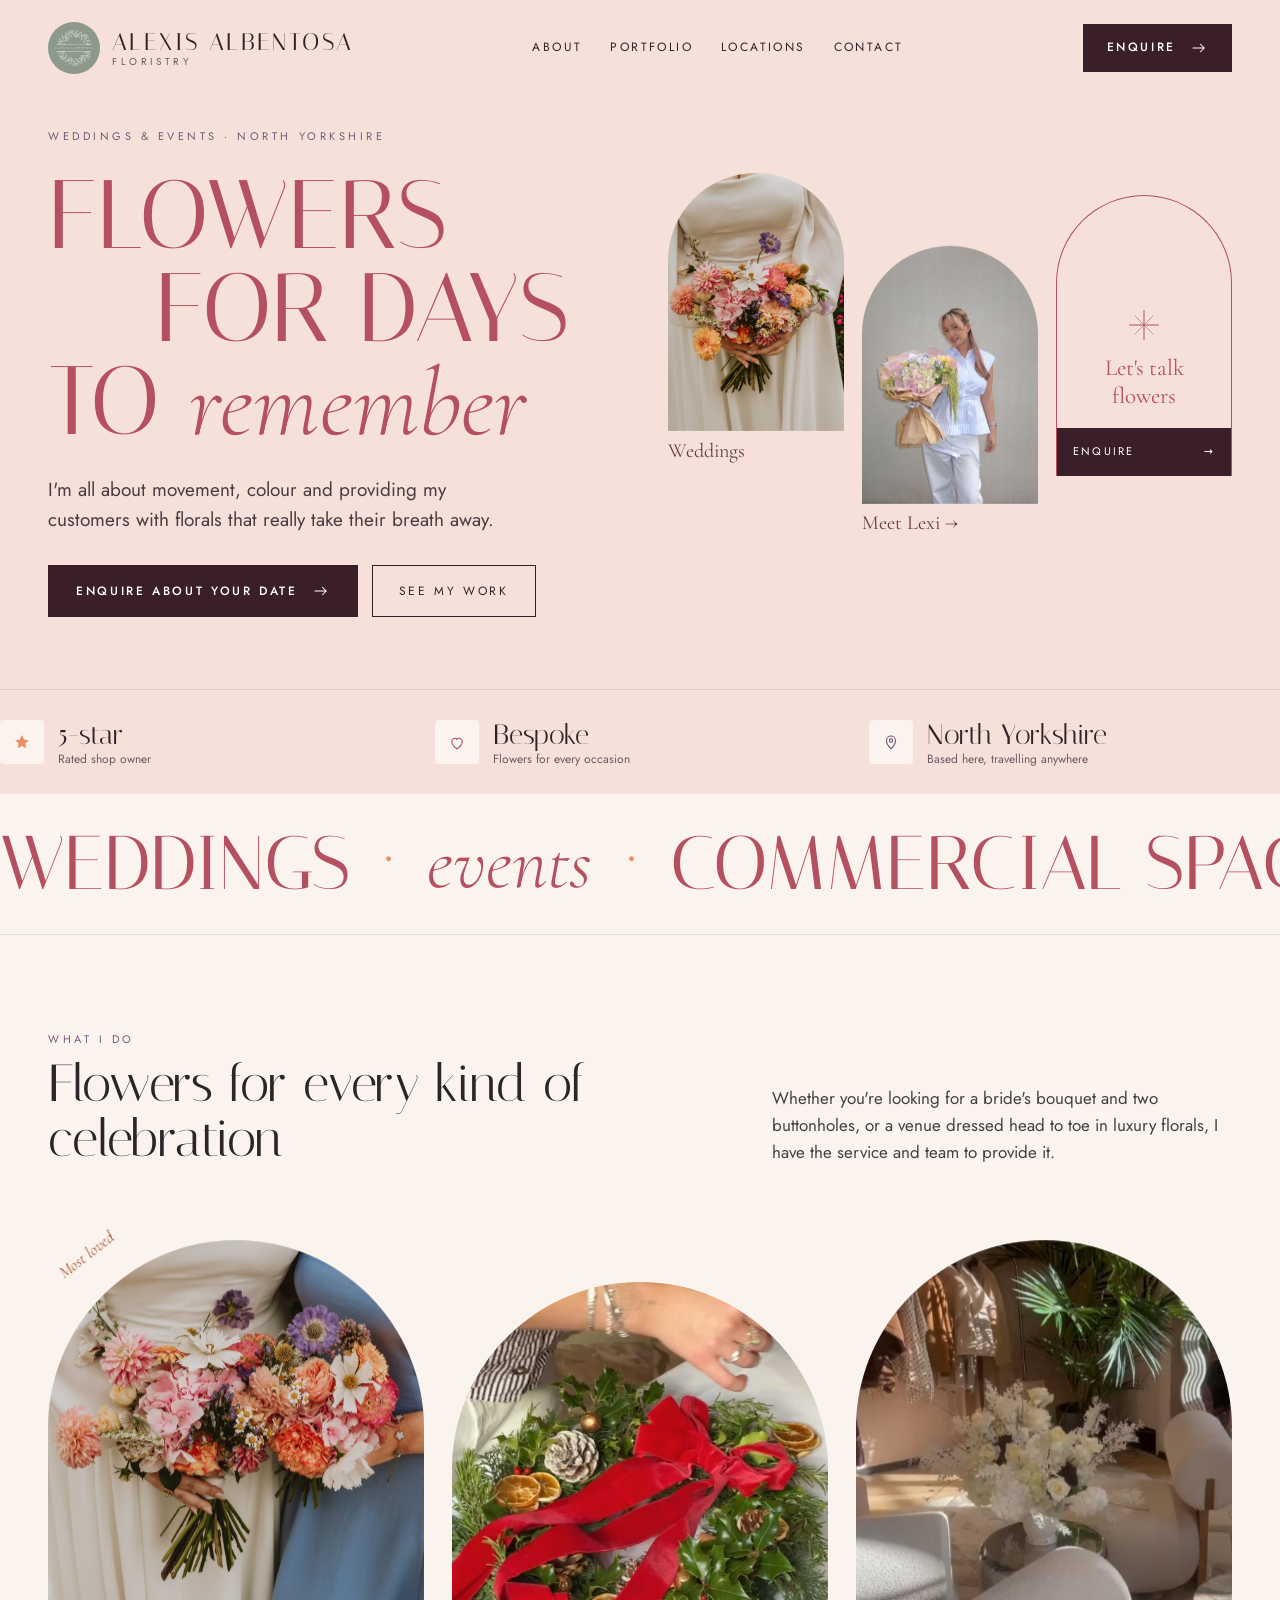
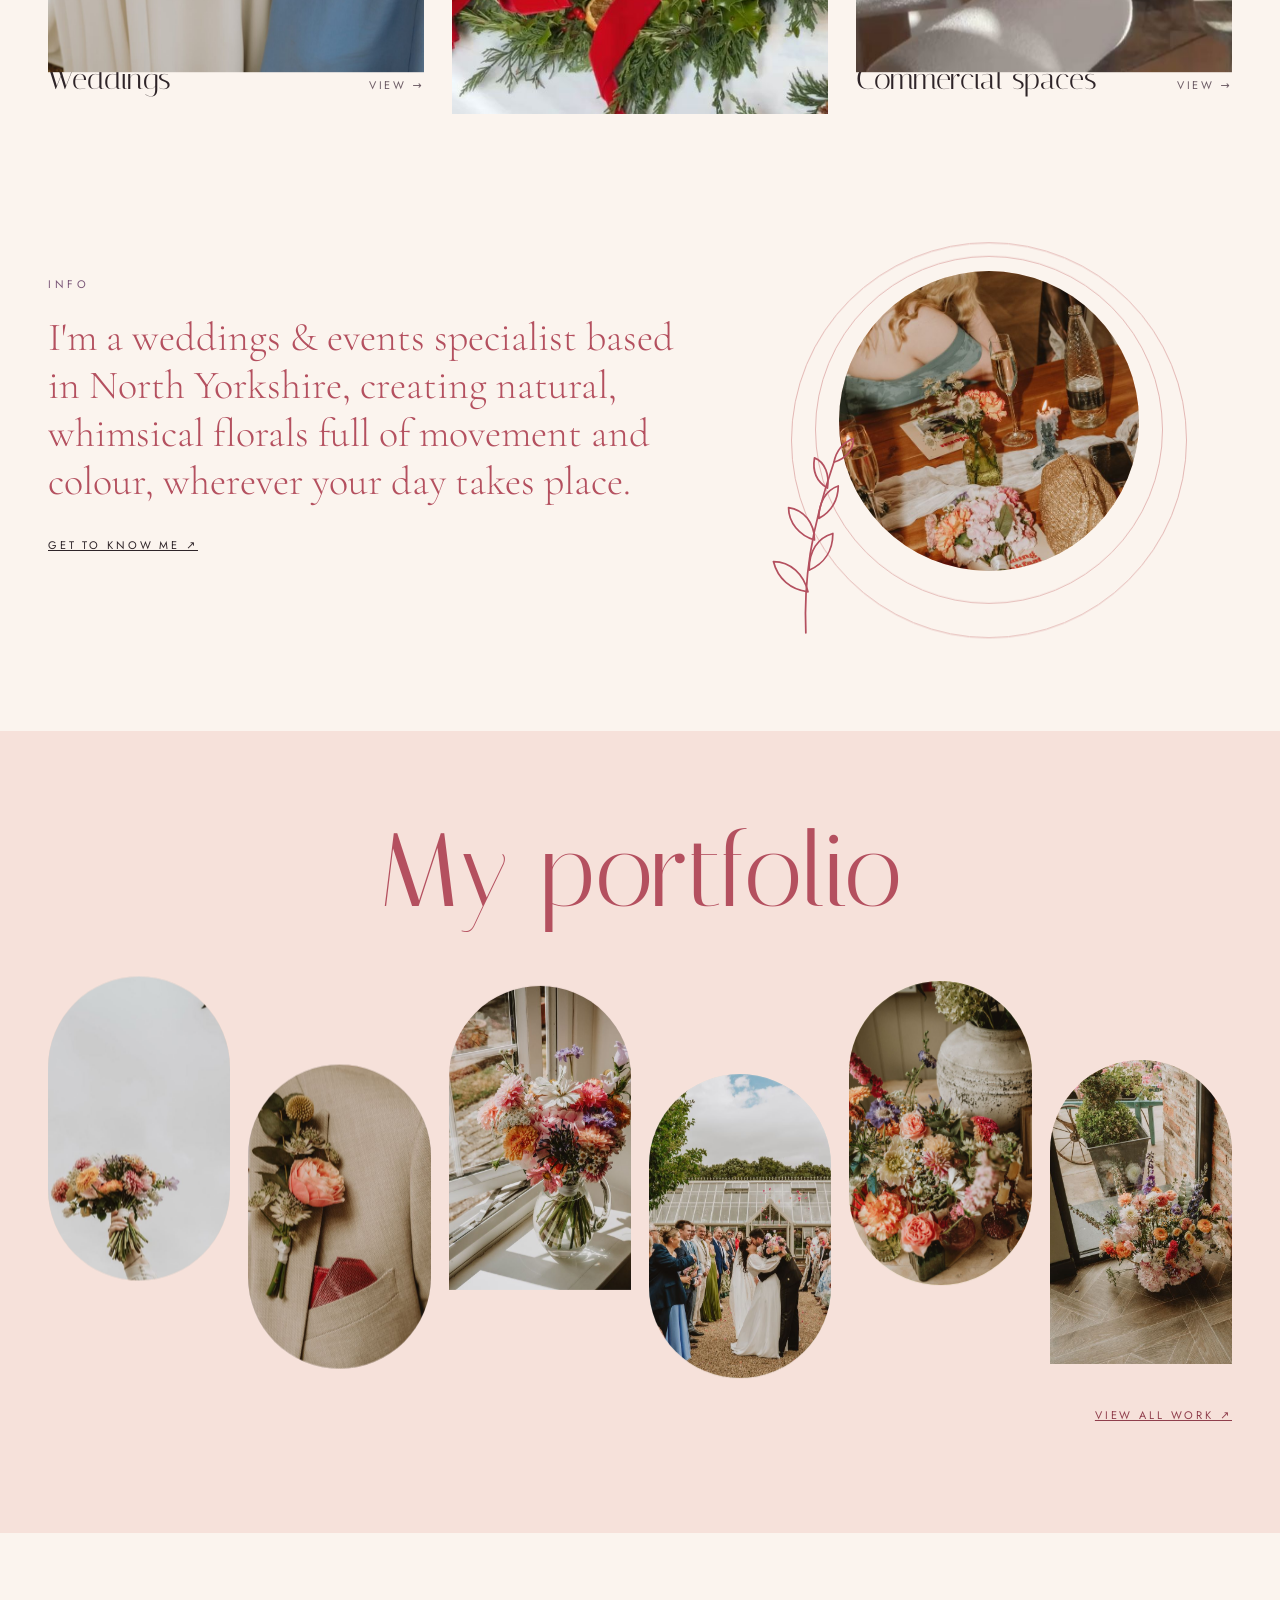
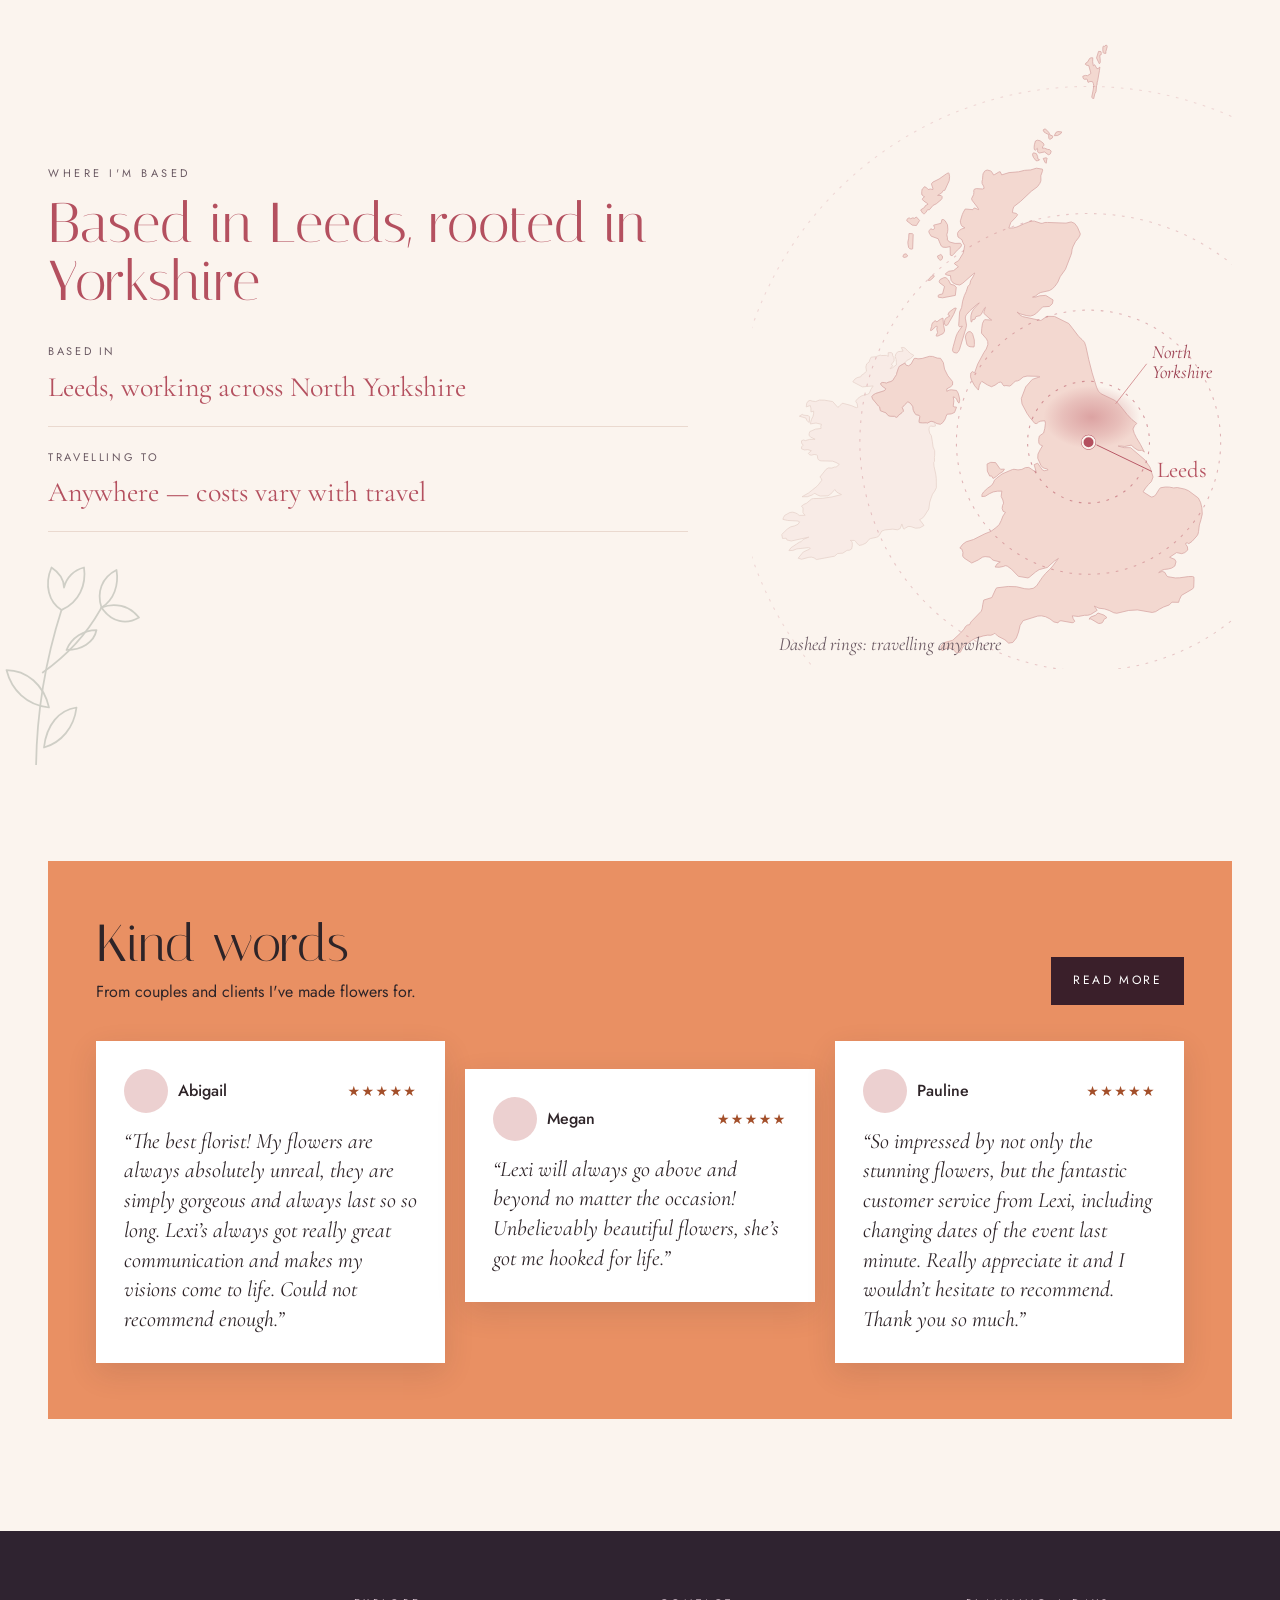
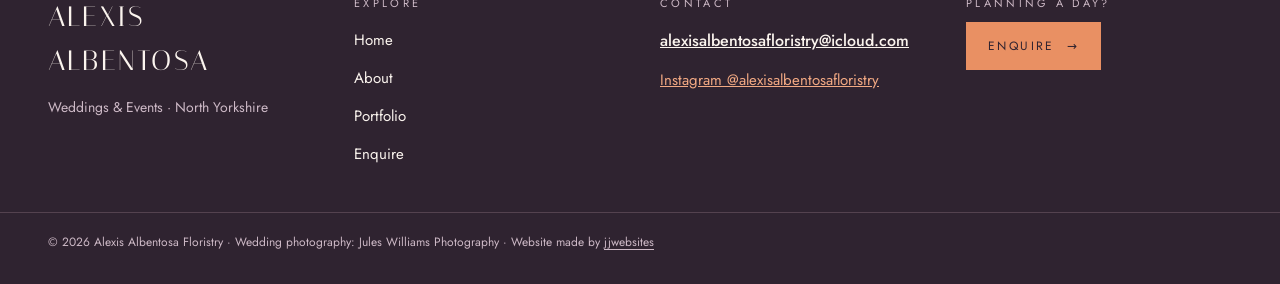
==== commit e00eca79: "Credit jjwebsites in the footer Co-Authored-By: Claude Opus 5.5 <noreply@anthropic.com>" ====
--- a/index.html
+++ b/index.html
@@ -9,10 +9,10 @@
 <link rel="preconnect" href="https://fonts.googleapis.com">
 <link rel="preconnect" href="https://fonts.gstatic.com" crossorigin>
 <link href="https://fonts.googleapis.com/css2?family=Italiana&amp;family=Cormorant+Garamond:ital,wght@0,300;0,400;0,500;1,300;1,400&amp;family=Jost:wght@400;500&amp;display=swap" rel="stylesheet">
-<link rel="stylesheet" href="assets/css/styles.css?v=8">
-<link rel="stylesheet" href="assets/css/motion.css?v=8">
-<script src="assets/js/motion.js?v=8"></script>
-<script src="assets/js/main.js?v=8" defer></script>
+<link rel="stylesheet" href="assets/css/styles.css?v=10">
+<link rel="stylesheet" href="assets/css/motion.css?v=10">
+<script src="assets/js/motion.js?v=10"></script>
+<script src="assets/js/main.js?v=10" defer></script>
 </head>
 <body data-page="home">
 <a class="skip-link" href="#main">Skip to content</a>
@@ -284,7 +284,7 @@
       <a class="btn" href="enquire.html">Enquire <span aria-hidden="true">→</span></a>
     </div>
   </div>
-  <p class="site-footer__copy">© 2026 Alexis Albentosa Floristry · Wedding photography: Jules Williams Photography<span class="m-only"> · Weddings &amp; Events · North Yorkshire</span></p>
+  <p class="site-footer__copy">© 2026 Alexis Albentosa Floristry · Wedding photography: Jules Williams Photography<span class="m-only"> · Weddings &amp; Events · North Yorkshire</span> · Website made by <a class="site-footer__credit" href="https://jjwebsites.co.uk">jjwebsites</a></p>
 </footer>
 
 <!-- MENU DRAWER (phones and tablets) -->
--- a/assets/css/styles.css
+++ b/assets/css/styles.css
@@ -335,6 +335,7 @@
 .site-footer__cta { display: flex; flex-direction: column; gap: 10px; }
 .site-footer__cta .btn { align-self: flex-start; background: var(--peach); color: var(--plum); padding: 0 22px; letter-spacing: 0.2em; }
 .site-footer__copy { margin: 0; padding: 0 20px 24px; text-align: center; font-size: 12px; color: var(--lilac); }
+.site-footer__credit { color: inherit; text-underline-offset: 3px; }
 
 @media (min-width: 1024px) {
   .site-footer__inner {
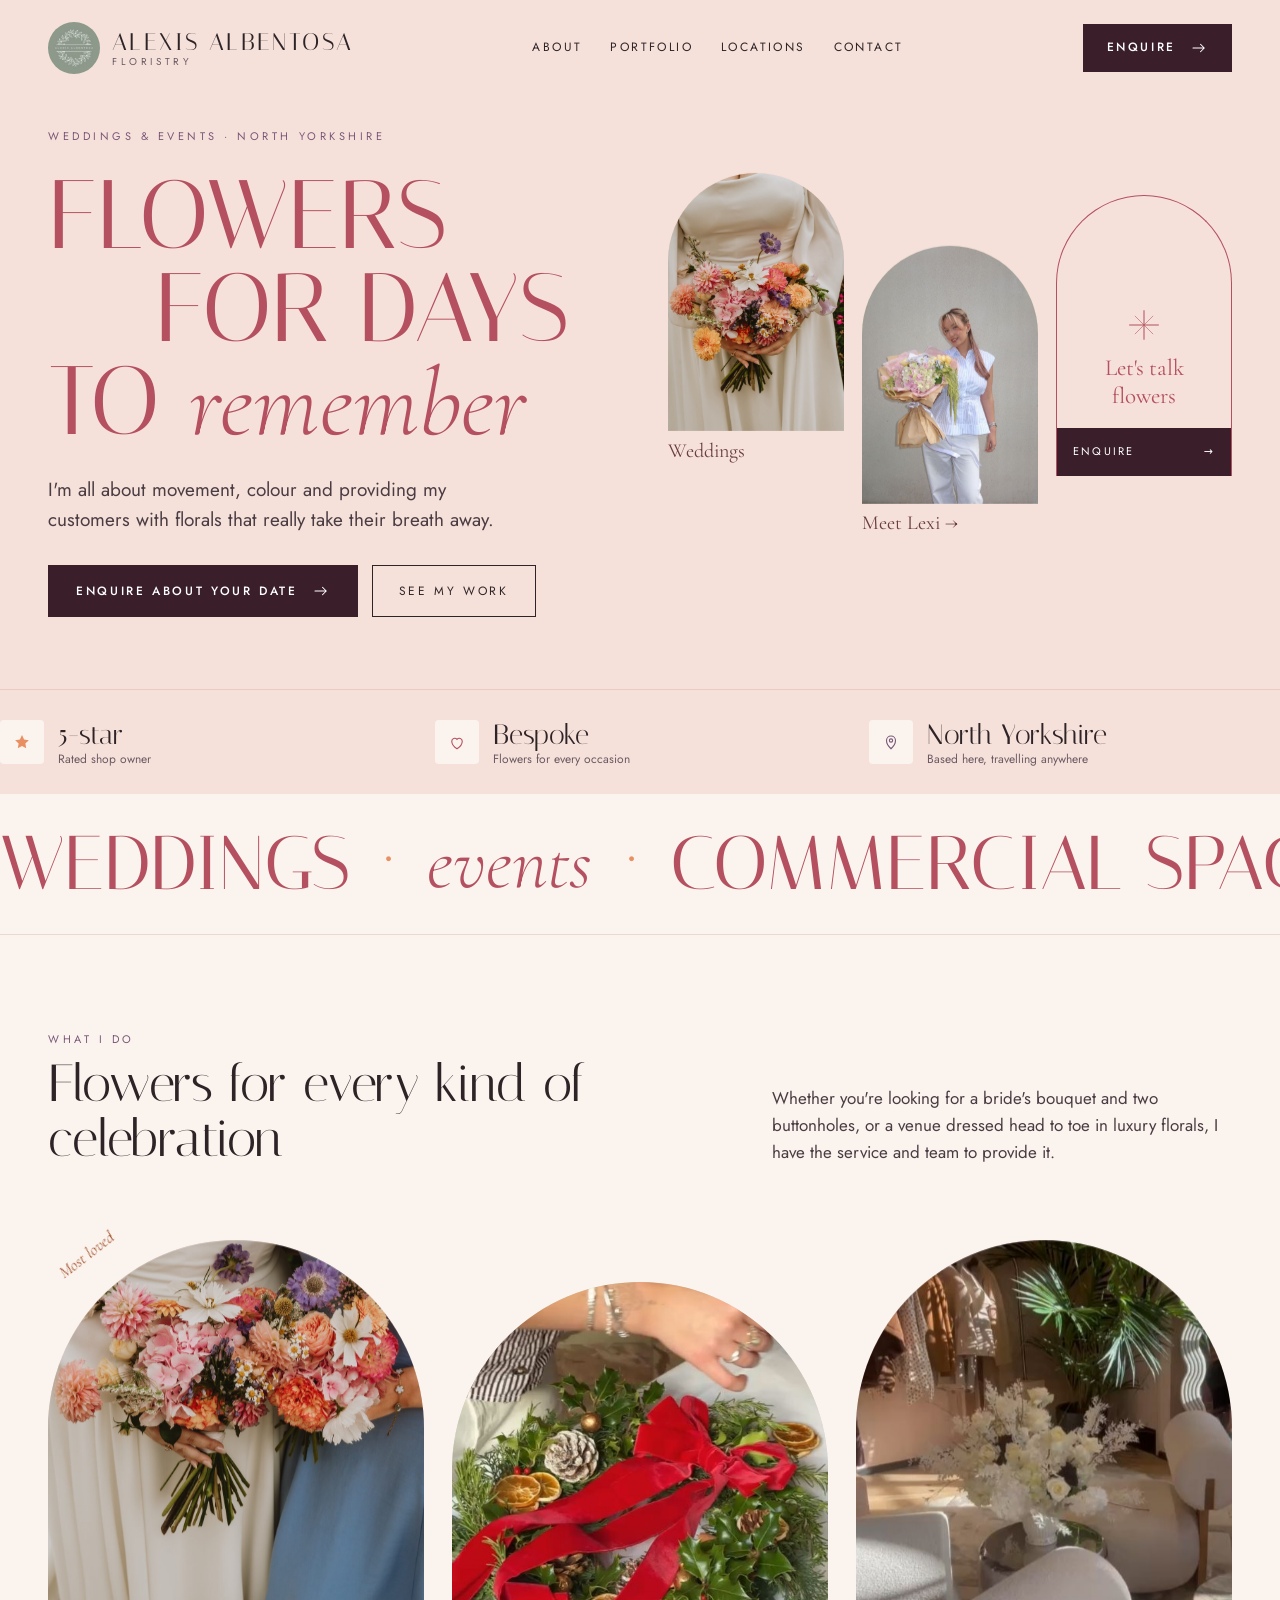
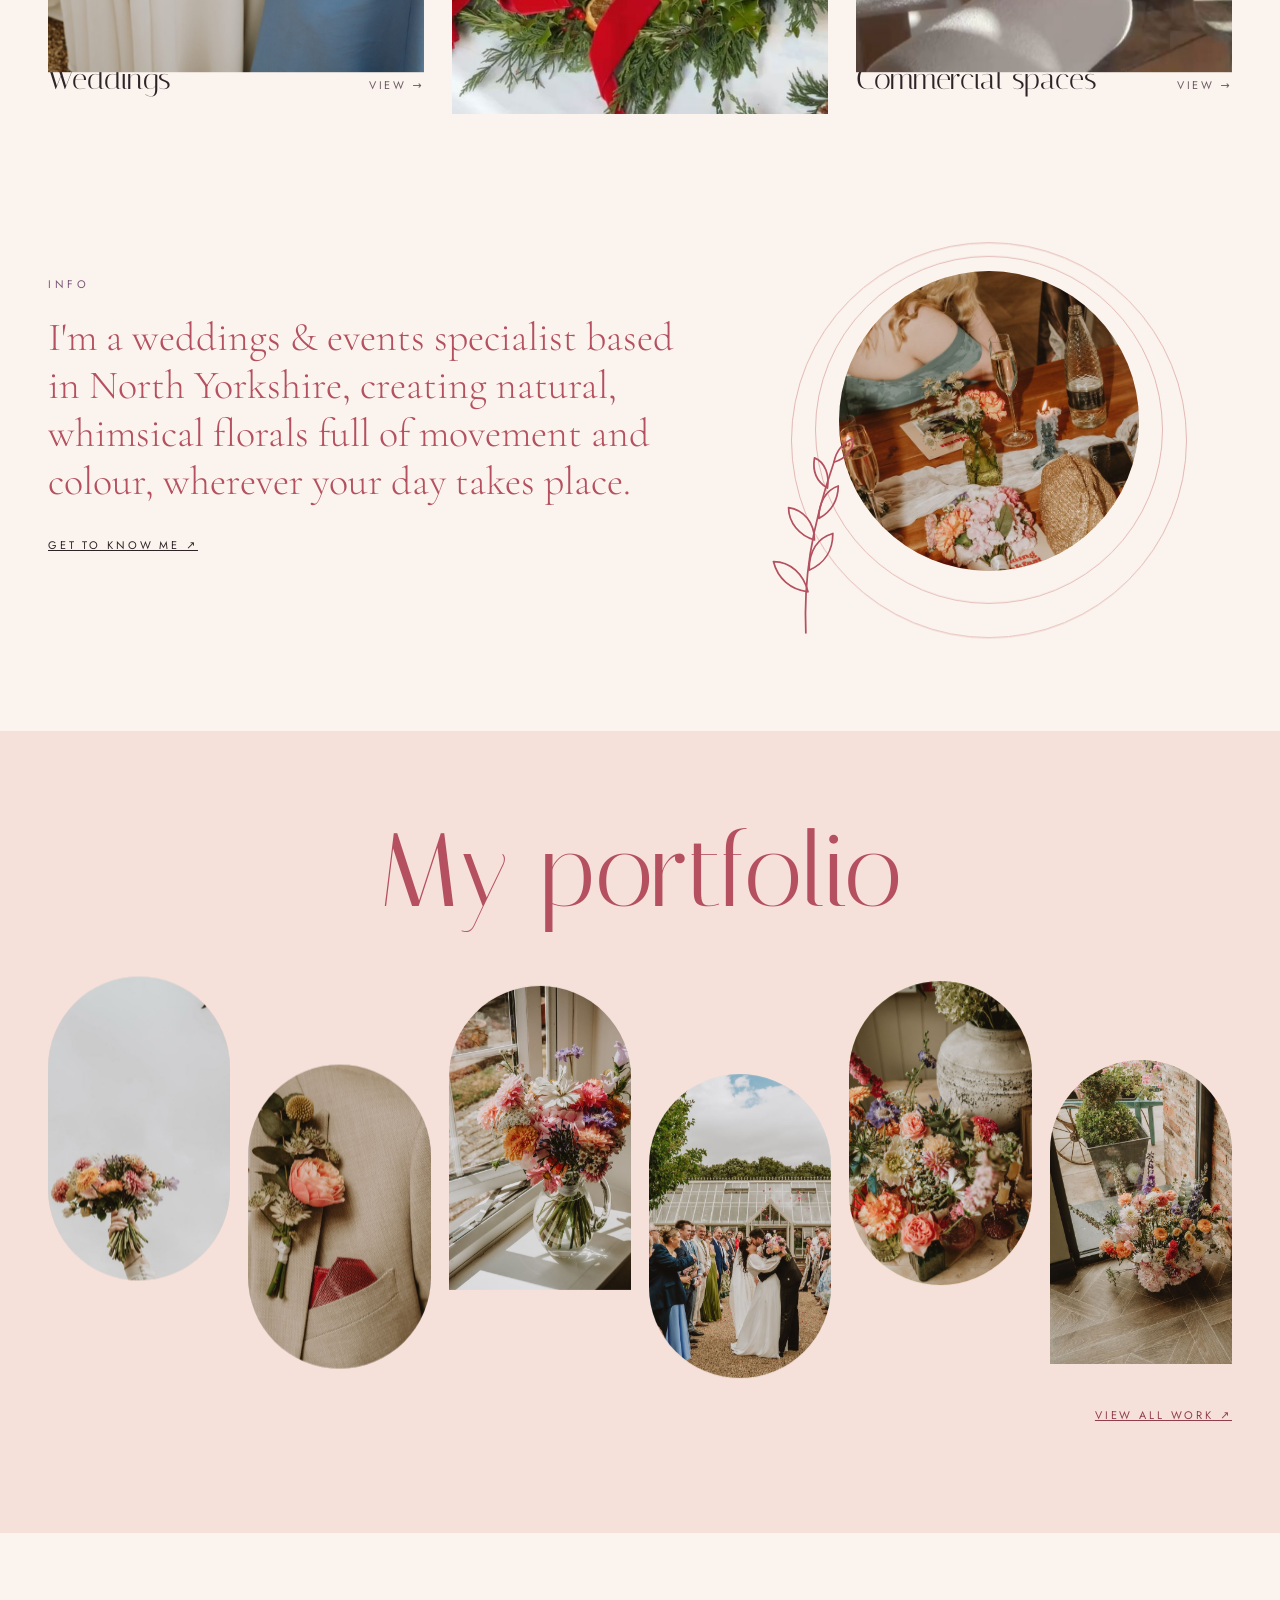
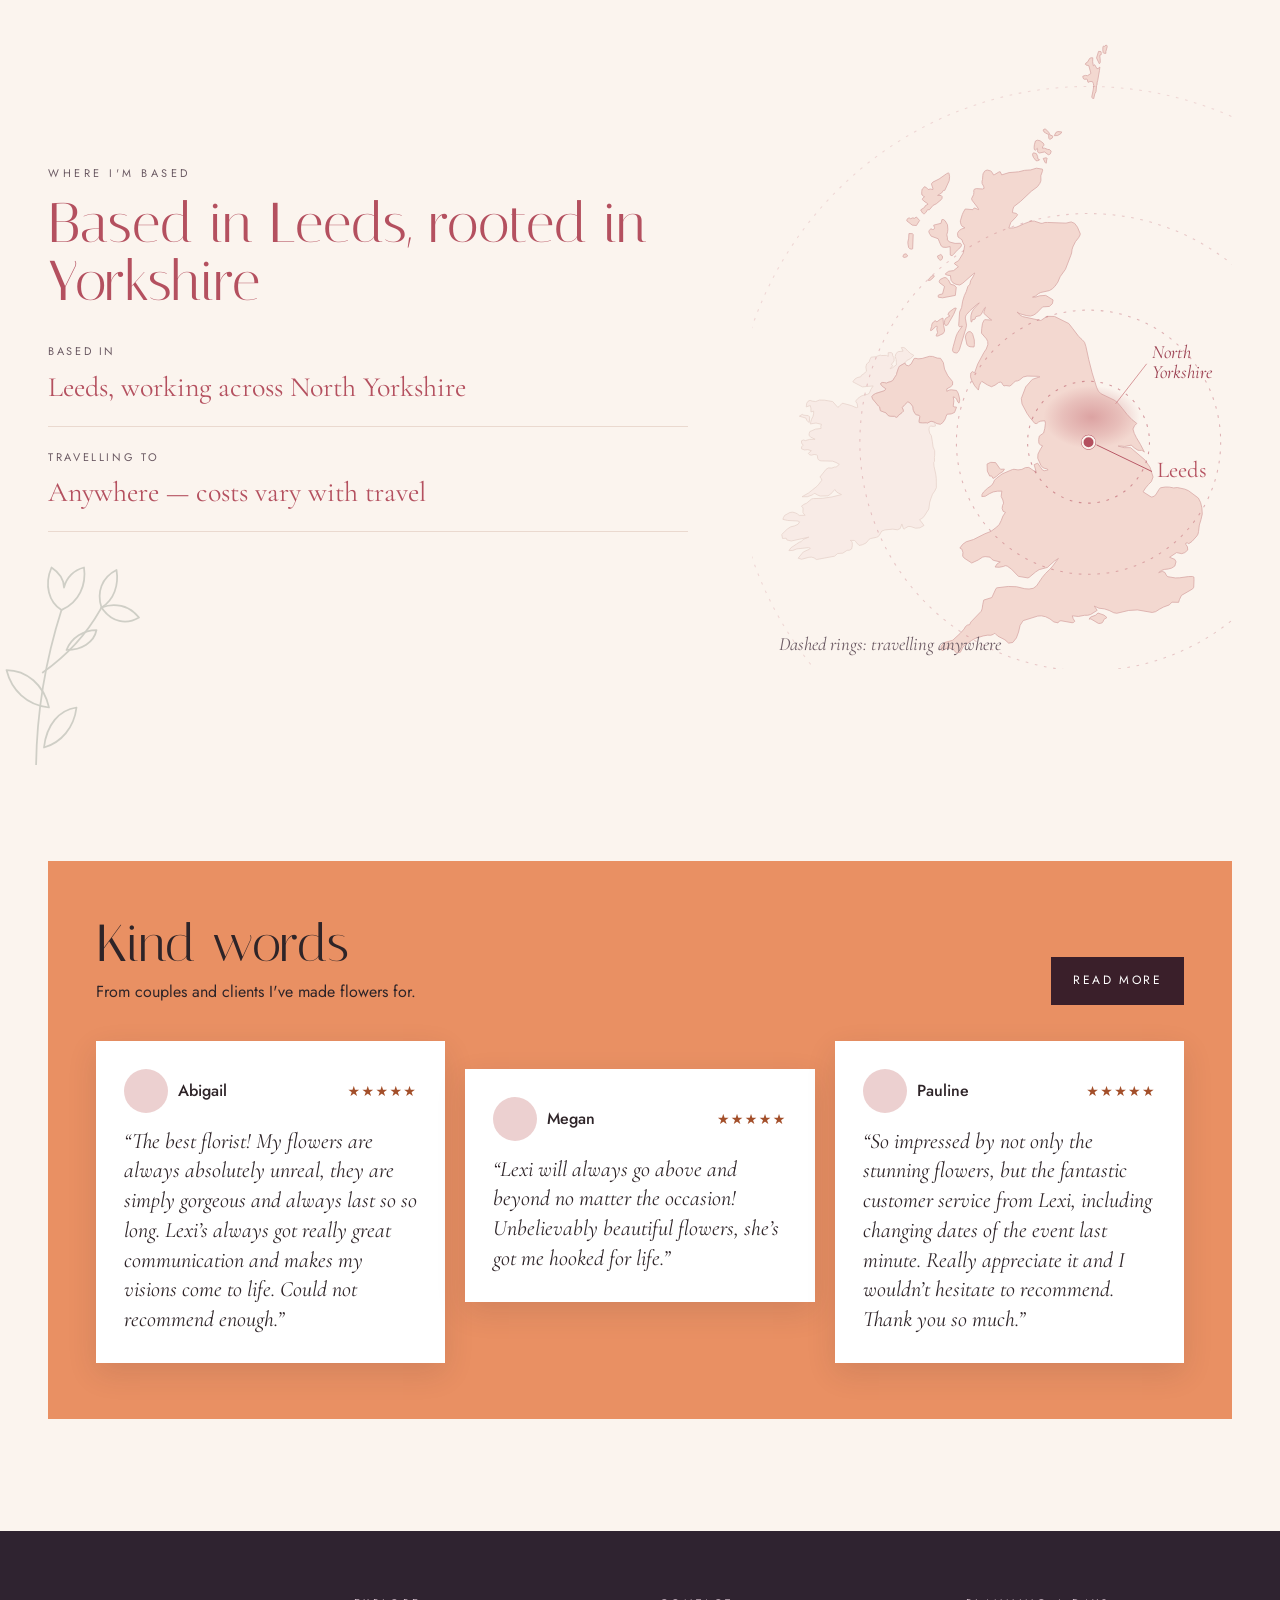
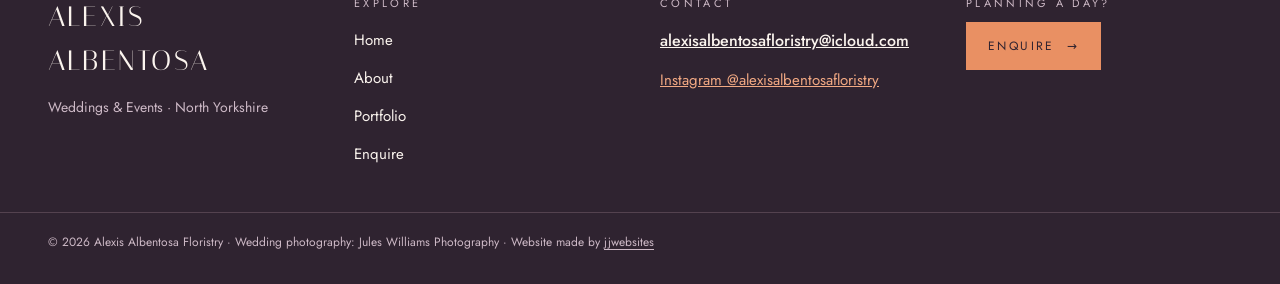
==== commit 91262fd7: "Frame the home Weddings card lower on the bouquets Co-Authored-By: Claude Opus 5.5 <noreply@anthropi" ====
--- a/index.html
+++ b/index.html
@@ -129,7 +129,7 @@
     <div class="track" data-track role="region" aria-roledescription="carousel" aria-label="What I do" tabindex="0">
       <a class="service-card" data-slide href="portfolio.html">
         <span class="service-card__tag">Most loved</span>
-        <div class="photo arch tint-rose" data-bloom data-parallax="0.04"><img src="assets/img/photos/e45e533b1d29d6ef8cea7b24f59f0b92.jpg" alt="Bride and bridesmaid side by side with their colourful bouquets" loading="lazy"></div>
+        <div class="photo arch tint-rose" data-bloom data-parallax="0.04"><img style="object-position: 50% 85%" src="assets/img/photos/e45e533b1d29d6ef8cea7b24f59f0b92.jpg" alt="Bride and bridesmaid side by side with their colourful bouquets" loading="lazy"></div>
         <span class="service-card__meta"><span class="service-card__title">Weddings</span><span class="service-card__view">View →</span></span>
       </a>
       <a class="service-card" data-slide href="portfolio.html">
